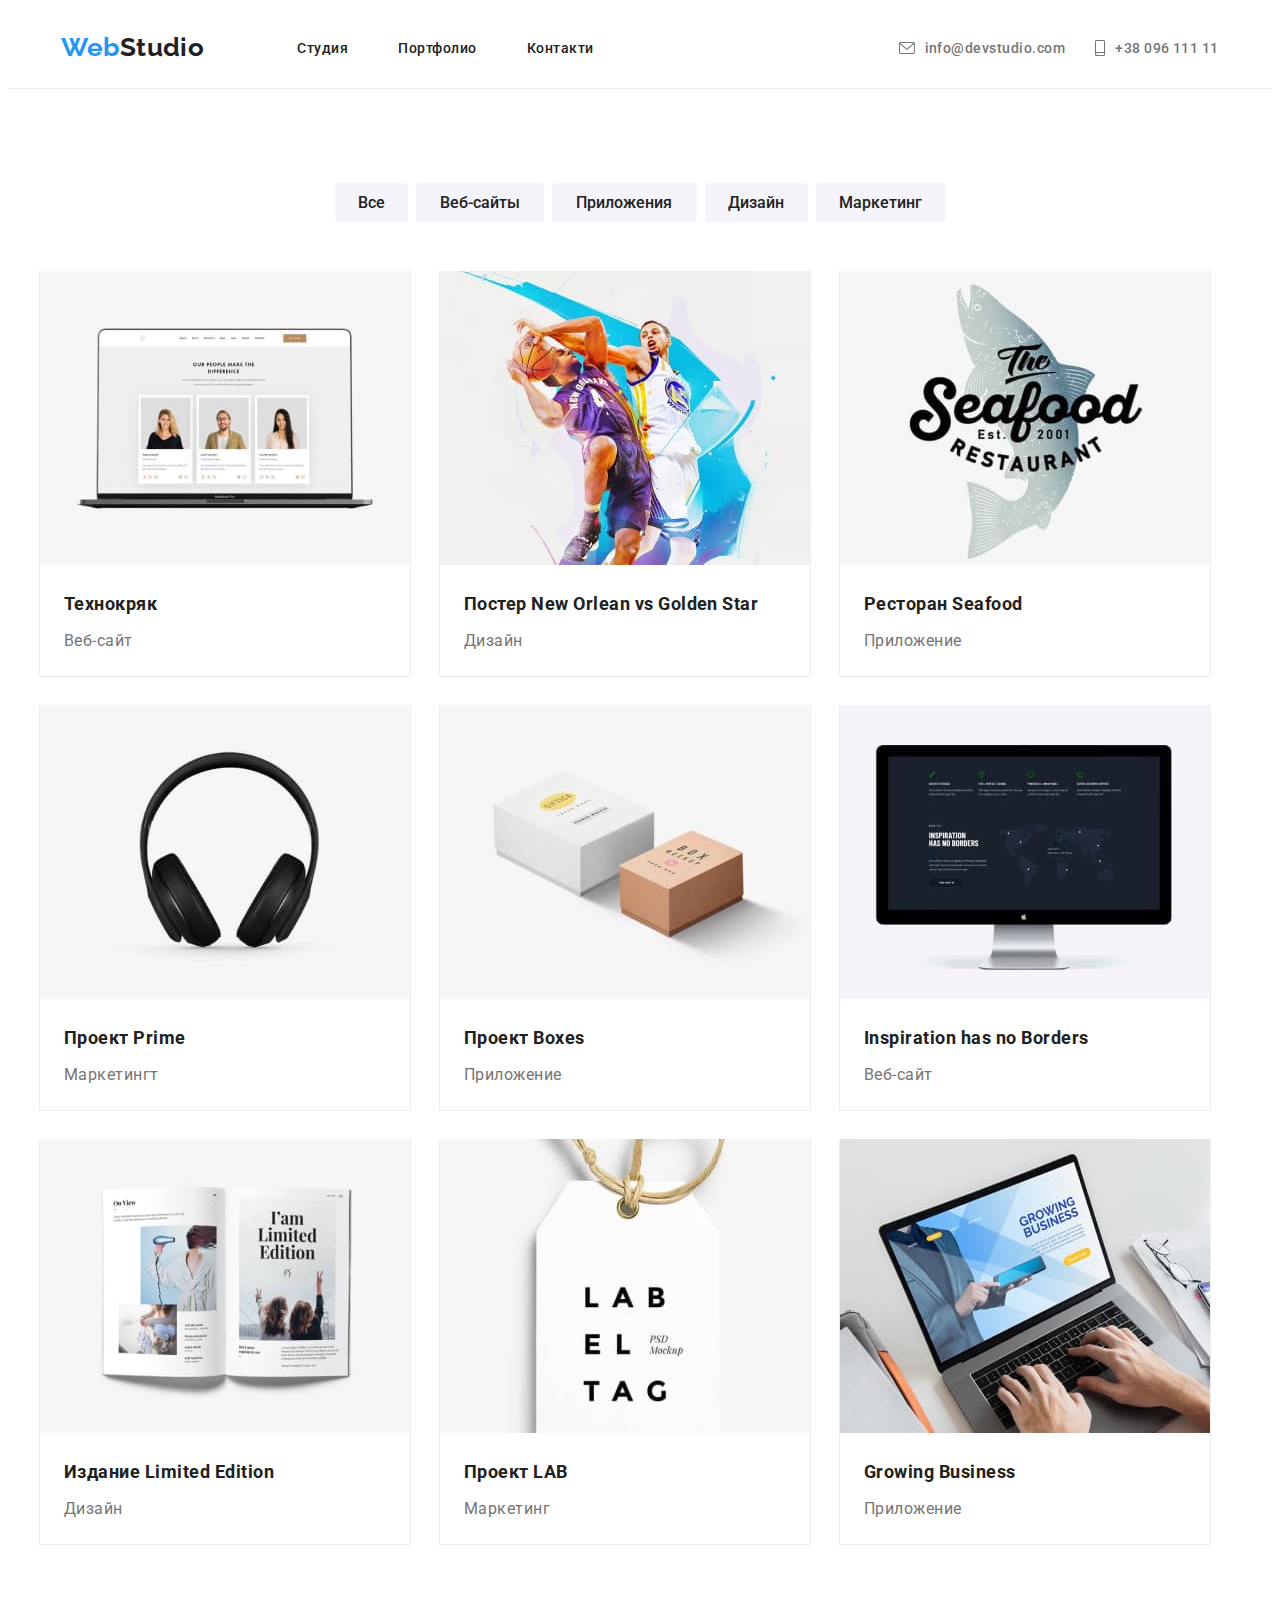
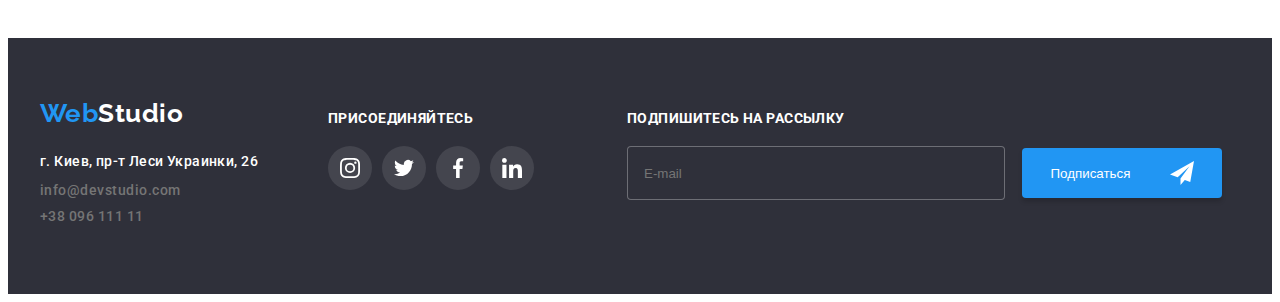
==== portfolio.html @ f7afeefa "Add files via upload" ====
<!DOCTYPE html>
<html lang="ru">
<head>
    <meta charset="UTF-8">
    <meta http-equiv="X-UA-Compatible" content="IE=edge">
    <meta name="viewport" content="width=device-width, initial-scale=1.0">
    <link rel="preconnect" href="https://fonts.googleapis.com">
    <link rel="preconnect" href="https://fonts.gstatic.com" crossorigin>
    <link href="https://fonts.googleapis.com/css2?family=Raleway:wght@700&family=Roboto:wght@400;500;700;900&display=swap"
        rel="stylesheet">
        <link rel="stylesheet" href="https://cdnjs.cloudflare.com/ajax/libs/modern-normalize/1.1.0/modern-normalize.min.css"
            integrity="sha512-wpPYUAdjBVSE4KJnH1VR1HeZfpl1ub8YT/NKx4PuQ5NmX2tKuGu6U/JRp5y+Y8XG2tV+wKQpNHVUX03MfMFn9Q=="
            crossorigin="anonymous" referrerpolicy="no-referrer" />
    <link rel="stylesheet" href="./css/style.css">
    <title>Portfolio</title>
</head>

<body>

<!-- шапка-->
  
<header class="header ">
    <section class=" navigation-section">
        <h2 class="not-see">Навігація</h2>
        <div class="container">
            <nav class=" navigation">
                <a href="./index.html " class="link link-logo logo-web">Web<span class="logo-header">Studio</span></a>
                <ul class="navigation-page">
                    <li class="navigation-item"> <a href="./index.html" class="link navigation-link">Студия </a> </li>
                    <li class="navigation-item"> <a href="./portfolio.html" class="link navigation-link"> Портфолио</a>
                    </li>
                    <li class="navigation-item"> <a href="#" class="link navigation-link">Контакти</a> </li>
                </ul>

                <ul class="mail-tel">
                    <li class="navigation-contacts">

                        <a href="mailto:ifo@devstudio.com" class="mail"><svg class="navigation-contacts-icon" width="16"
                                height="12">
                                <use href="images/social/icon.svg#icon-mail"></use>
                            </svg>info@devstudio.com</a>
                    </li>
                    <li class="navigation-contacts">

                        <a href="tel:+380961111" class="tel "><svg width="10" height="16"
                                class="navigation-contacts-icon">
                                <use href="images/social/icon.svg#icon-smartphone"></use>
                            </svg>+38 096 111 11</a>
                    </li>
                </ul>
            </nav>
        </div>
    </section>
</header>

<!---Main-->
<main class="line">

 <!---Види робіт-->

<section class="portfolio ">
    <div class="container portfolio-box">
     <h1 class="not-see">Портфоліо</h1>   
        <ul class="work-list">
            <li class="work-list-li all"><button type="button" class="work-list-button all">Все</button></li>
            <li class="work-list-li web-site"><button type="button" class="work-list-button web-site">Веб-сайты</button></li>
            <li class="work-list-li appendix"><button type="button" class="work-list-button appendix">Приложения</button></li>
            <li class="work-list-li design"><button type="button" class="work-list-button design">Дизайн</button></li>
            <li class="work-list-li marketing"><button type="button" class="work-list-button marketing">Маркетинг</button></li>
        </ul>

        <ul class="portfolio-galery">
            <li class="portfolio-galery-item">
                <div class="portfolio-overlay"> 
                    <img class="portfolio-img" src="./images/portfolio/website.jpg" alt="notebook" >
                        <div class="portfolio-overlay-text">
                            <p >
                               Технокряк это современная площадка распространения коронавируса. Компании используют эту платформу для цифрового
                               шпионажа и атак на защищённые сервера конкурентов.
                            </p>
                        </div>
                </div>  
                <h3 class="portfolio-work">Технокряк</h3>
                <p class="work-list-name">Веб-сайт</p>
            </li>
            <li class="portfolio-galery-item">
                <div class="portfolio-overlay">
                    <img class="portfolio-img" src="./images/portfolio/poster.jpg" alt="basketball">
                    <div class="portfolio-overlay-text">
                        <p>
                            Технокряк это современная площадка распространения коронавируса. Компании используют эту платформу для
                            цифрового
                            шпионажа и атак на защищённые сервера конкурентов.
                        </p>
                    </div>
                </div>
                
                <h3 class="portfolio-work">Постер New Orlean vs Golden Star</h3>
                <p class="work-list-name">Дизайн</p>
            </li>
            <li class="portfolio-galery-item">
                <div class="portfolio-overlay">
                    <img class="portfolio-img" src="./images/portfolio/restaurant.jpg" alt="restaurant">
                    <div class="portfolio-overlay-text">
                        <p>
                            Технокряк это современная площадка распространения коронавируса. Компании используют эту платформу для
                            цифрового
                            шпионажа и атак на защищённые сервера конкурентов.
                        </p>
                    </div>
                </div>
                
                <h3 class="portfolio-work">Ресторан Seafood</h3>
                <p class="work-list-name">Приложение</p>
            </li>
            <li class="portfolio-galery-item">
                <div class="portfolio-overlay">
                    <img class="portfolio-img" src="./images/portfolio/projectprime.jpg" alt="headphone">
                    <div class="portfolio-overlay-text">
                        <p>
                            Технокряк это современная площадка распространения коронавируса. Компании используют эту платформу для
                            цифрового
                            шпионажа и атак на защищённые сервера конкурентов.
                        </p>
                    </div>
                </div>
                
                <h3 class="portfolio-work">Проект Prime</h3>
                <p class="work-list-name">Маркетингт</p>
            </li>
            <li class="portfolio-galery-item">
                <div class="portfolio-overlay">
                    <img class="portfolio-img" src="./images/portfolio/projectboxes.jpg" alt="boxes">
                    <div class="portfolio-overlay-text">
                        <p>
                            Технокряк это современная площадка распространения коронавируса. Компании используют эту платформу для
                            цифрового
                            шпионажа и атак на защищённые сервера конкурентов.
                        </p>
                    </div>
                </div>
                
                <h3 class="portfolio-work">Проект Boxes</h3>
                <p class="work-list-name">Приложение</p>
            </li>
            <li class="portfolio-galery-item">
                <div class="portfolio-overlay">
                    <img class="portfolio-img" src="./images/portfolio/borders.jpg" alt="screen">
                    <div class="portfolio-overlay-text">
                        <p>
                            Технокряк это современная площадка распространения коронавируса. Компании используют эту платформу для
                            цифрового
                            шпионажа и атак на защищённые сервера конкурентов.
                        </p>
                    </div>
                </div>
                
                <h3 class="portfolio-work">Inspiration has no Borders</h3>
                <p class="work-list-name">Веб-сайт</p>
            </li>
            <li class="portfolio-galery-item">
                <div class="portfolio-overlay">
                    <img class="portfolio-img" src="./images/portfolio/edition.jpg" alt="magazine">
                    <div class="portfolio-overlay-text">
                        <p>
                            Технокряк это современная площадка распространения коронавируса. Компании используют эту платформу для
                            цифрового
                            шпионажа и атак на защищённые сервера конкурентов.
                        </p>
                    </div>
                </div>
                
                <h3 class="portfolio-work">Издание Limited Edition</h3>
                <p class="work-list-name">Дизайн</p>
            </li>
            <li class="portfolio-galery-item">
                <div class="portfolio-overlay">
                    <img class="portfolio-img" src="./images/portfolio/LAB.jpg" alt="lab">
                    <div class="portfolio-overlay-text">
                        <p>
                            Технокряк это современная площадка распространения коронавируса. Компании используют эту платформу для
                            цифрового
                            шпионажа и атак на защищённые сервера конкурентов.
                        </p>
                    </div>
                </div>
                
                <h3 class="portfolio-work">Проект LAB</h3>
                <p class="work-list-name">Маркетинг</p>
            </li>
            <li class="portfolio-galery-item">
                <div class="portfolio-overlay">
                    <img class="portfolio-img" src="./images/portfolio/busines.jpg" alt="work in notebook">
                    <div class="portfolio-overlay-text">
                        <p>
                            Технокряк это современная площадка распространения коронавируса. Компании используют эту платформу для
                            цифрового
                            шпионажа и атак на защищённые сервера конкурентов.
                        </p>
                    </div>
                </div>
                
                <h3 class="portfolio-work">Growing Business</h3>
                <p class="work-list-name">Приложение</p>
            </li>
        </ul>
    </div>    

</section>

</main>

<!---футер-->

<footer class="footer">
    <section class="section-footer">
        <div class="container footer-container">
            <div class="footer-container-left">

                <a href="./index.html " class="link link-logo logo-footer">Web<span
                        class="logo-footer">Studio</span></a>


                <address class="contact">
                    <ul>
                        <li class="adress-footer"> <a
                                href="https://www.google.com.ua/maps/place/%D0%B1%D1%83%D0%BB%D1%8C%D0%B2%D0%B0%D1%80+%D0%9B%D0%B5%D1%81%D1%96+%D0%A3%D0%BA%D1%80%D0%B0%D1%97%D0%BD%D0%BA%D0%B8,+26,+%D0%9A%D0%B8%D1%97%D0%B2,+02000/@50.4265841,30.5361971,17z/data=!3m1!4b1!4m5!3m4!1s0x40d4cf0e033ecbe9:0x57a4dffefec77da0!8m2!3d50.4265807!4d30.5383858"
                                class="link contact-link">г. Киев, пр-т Леси Украинки, 26 </a></li>
                        <li class="mail-footer"> <a href="mailto:ifo@devstudio.com" class="mail ">info@devstudio.com</a>
                        </li>
                        <li class="tel-footer"> <a href="tel:+380961111" class="tel ">+38 096 111 11</a> </li>

                    </ul>
                </address>
            </div>
            <div class="footer-container-right">
                <H3 class="title-footer"> присоединяйтесь</H3>
                <ul class="footer-social-list">
                    <li class="footer-social-item">
                        <a href="" class="footer-social-link">
                            <svg class="footer-social-icon" width="20" height="20">
                                <use href="./images/social/icon.svg#icon-instagram-2">
                                </use>
                            </svg>
                        </a>
                    </li>
                    <li class="footer-social-item">
                        <a href="" class="footer-social-link">
                            <svg class="footer-social-icon" width="20" height="20">
                                <use href="./images/social/icon.svg#icon-twitter-1">
                                </use>
                            </svg>
                        </a>
                    </li>
                    <li class="footer-social-item">
                        <a href="" class="footer-social-link">
                            <svg class="footer-social-icon" width="20" height="20">
                                <use href="./images/social/icon.svg#icon-facebook-1">
                                </use>
                            </svg>
                        </a>
                    </li>
                    <li class="footer-social-item">
                        <a href="" class="footer-social-link">
                            <svg class="footer-social-icon" width="20" height="20">
                                <use href="./images/social/icon.svg#icon-linkedin-1">
                                </use>
                            </svg>
                        </a>
                    </li>
                </ul>
            </div>
            <div class="footer-container-mail">
                <form>
                    <p class="fcm-title">Подпишитесь на рассылку</p>
                    <label>
                        <input class="fcm-input" type="email" name="email" placeholder="E-mail">
                    </label>

                    <button type="submit" class="footer-button">Подписаться
                        <svg width="24" height="24" class="footer-button-icon">
                            <use href="images/social/icon.svg#icon-icon-send"></use>
                        </svg>
                    </button>


                </form>

            </div>
        </div>


    </section>

</footer>
</body>
</html>
---- css/style.css ----
:root {
  --foooter-color: #2f303a;
  --background-color: #e5e5e5;
  --title-text-color: #212121;
  --p-color: #757575;
}
p,
h1,
h2,
h3,
h4,
h5,
h6 {
  margin: 0;
}
ul {
  margin: 0;
  padding: 0;
}
body {
  font-family: "Roboto", sans-serif;
  color: #212121;
  font-size: 16px;
  letter-spacing: 0.03em;
  background-color: #ffffff;
}
.container {
  width: 1200px;
  padding-left: 15px;
  padding-right: 15px;
  margin-left: auto;
  margin-right: auto;
}

li {
  list-style-type: none;
}
img {
  display: block;
}

.link,
.mail,
.tel {
  text-decoration: none;

  transition-property: color;
  transition-duration: 250ms;
  transition-timing-function: cubic-bezier(0.4, 0, 0.2, 1);
}

.link {
  position: relative;
}

.link.navigation-link:hover::after {
  opacity: 1;
}
.link.navigation-link::after {
  content: "";
  position: absolute;
  width: 100%;
  height: 4px;

  border: 2px solid;
  color: #2196f3;
  border-radius: 2px;
  opacity: 0;
  bottom: 0;
  left: 0;
}
.link-logo {
  font-family: "Raleway", sans-serif;
}
.logo-header {
  color: #212121;
}
.logo-footer {
  color: #ffffff;
}
.header {
  background-color: #ffffff;
  margin-left: auto;
  margin-right: auto;
}

.navigation-contacts {
  display: flex;
  align-items: center;
}

.navigation-contacts-icon {
  margin-right: 10px;
}

/*hover and focus, кнопок і ссилок*/

.link:hover,
.mail:hover,
.tel:hover,
.link:focus,
.mail:focus,
.tel:focus {
  color: #2196f3;
}
.navigation-contacts-icon {
  transition-property: fill;
  transition-duration: 250ms;
  transition-timing-function: cubic-bezier(0.4, 0, 0.2, 1);
}

.mail:hover .navigation-contacts-icon,
.tel:hover .navigation-contacts-icon {
  fill: #2196f3;
}

button {
  transition-property: color, background-color;
  transition-duration: 250ms;
  transition-timing-function: cubic-bezier(0.4, 0, 0.2, 1);
}
button:focus,
button:hover {
  color: #ffffff;
  background-color: #2196f3;
}

.order-a-service {
  background-color: #2196f3;
  color: #ffffff;
  font-size: 16px;
  box-shadow: 0px 4px 4px rgba(0, 0, 0, 0.15);
  border-radius: 4px;
  width: 200px;
  height: 50px;
  border: none;
  margin: auto;
  display: block;
  justify-content: center;
}

.portfolio {
  margin-top: 94px;
  margin-bottom: 94px;
  margin-left: auto;
  margin-right: auto;
}

.work-list {
  display: flex;
  justify-content: center;
}
.work-list-button {
  background: #f5f4fa;
  border-radius: 4px;
  border: none;
  padding: 6px 22px;
}
.work-list-li {
  margin-right: 8px;
  background-color: #f5f4fa;
  border-radius: 4px;

  transition-property: box-shadow;
  transition-duration: 250ms;
  transition-timing-function: cubic-bezier(0.4, 0, 0.2, 1);
}
.work-list-li:last-child {
  margin-right: 0;
}
.work-list-li:hover {
  box-shadow: 0px 3px 1px rgba(0, 0, 0, 0.1), 0px 1px 2px rgba(0, 0, 0, 0.08),
    0px 2px 2px rgba(0, 0, 0, 0.12);
}
.all {
  width: 73px;
}
.web-site {
  width: 128px;
}
.appendix {
  width: 145px;
}
.design {
  width: 103px;
}
.marketing {
  width: 130px;
}
.order-a-service,
.work-list-button {
  cursor: pointer;
  font-family: "Roboto", sans-serif;
}
/*шапка*/

.link-logo {
  font-weight: bold;
  font-size: 26px;
  line-height: 1.2;
  color: #2196f3;
}
.navigation {
  display: flex;
  align-items: center;
  justify-content: center;
  margin: auto;
}
.navigation-page {
  display: flex;
  justify-content: center;
  align-items: center;
}
.navigation-page:last-child {
  margin-right: 305px;
}
.navigation-item {
  margin-right: 50px;
}
.navigation-item:last-child {
  margin-right: 305px;
}
.navigation-link {
  display: block;
  padding-top: 32px;
  padding-bottom: 32px;
  font-weight: 500;
  font-size: 14px;
  line-height: 1.15;
  color: #212121;
}
.mail-tel {
  display: flex;
}
.mail-tel .navigation-contacts + .navigation-contacts {
  margin-left: 30px;
}
.logo-web {
  margin-right: 93px;
}
.mail,
.tel {
  display: flex;
  justify-items: center;
  align-items: center;
  font-weight: 500;
  font-size: 14px;
  line-height: 1.15;
  color: var(--p-color);
  fill: var(--p-color);
}
.contact-link {
  font-weight: 500;
  font-size: 14px;
  line-height: 24px;
  letter-spacing: 0.03em;
  color: #ffffff;
}

/*HERO*/

.hero {
  max-width: 1600px;
  padding-top: 200px;
  padding-bottom: 200px;
  margin-left: auto;
  margin-right: auto;
  margin-bottom: 94px;
  background-image: linear-gradient(
      rgba(47, 48, 58, 0.4),
      rgba(47, 48, 58, 0.4)
    ),
    url(../images/people-work.jpg);
  background-repeat: no-repeat;
  background-position: center;
  background-size: cover;
}

/*переваги*/
.not-see {
  display: none;
}
.advantages {
  margin-bottom: 94px;
}
.advantages-picture {
  display: block;
  display: flex;
}
.advantages-picture-item {
  margin-right: 30px;
  margin-bottom: 30px;
  background-color: #f5f4fa;
  border-radius: 4px;
}
.advantages-picture-item:last-child {
  margin-right: 0;
}
.advantages-picture-icon {
  padding: 25px 100px;
}
.advantages-list {
  display: flex;
  height: 101px;
}
.advantages-item {
  margin-right: 30px;
}
.advantages-item:last-child {
  margin-right: 0;
}
.advantages-title {
  font-weight: bold;
  font-size: 14px;
  line-height: 1.15;
  color: var(--title-text-color);
  margin-bottom: 10px;
  letter-spacing: 0.03em;
  text-transform: uppercase;
}

.advantages-text {
  font-weight: normal;
  font-size: 14px;
  line-height: 1.7;
  color: var(--p-color);
  width: 270px;
}
.advantages,
.our-work {
  background-color: #ffff;
}
.our-work-list {
  display: flex;
  justify-content: center;
}
.our-work-item {
  margin-right: 30px;
  position: relative;
}
.our-work-item:last-child {
  margin-right: 0;
}
.our-team-list {
  display: flex;
  justify-content: center;
}

.our-team-item {
  margin-right: 30px;
  justify-content: center;
  box-shadow: 0px 1px 3px rgba(0, 0, 0, 0.12), 0px 1px 1px rgba(0, 0, 0, 0.14),
    0px 2px 1px rgba(0, 0, 0, 0.2);
  border-radius: 0px 0px 4px 4px;
  background-color: #ffffff;
}
.our-team-item:last-child {
  margin-right: 0;
}
.our-team-img {
  width: 270px;
  margin-bottom: 30px;
}
.our-team-title {
  margin-bottom: 10px;
  text-align: center;
}
.our-team-position {
  text-align: center;
}
.our-work-box-foto-name {
  position: absolute;
  bottom: 0;

  width: 100%;
}
.our-work-foto-name {
  width: 100%;
  font-weight: bold;
  font-size: 14px;
  line-height: 16px;
  text-align: center;
  letter-spacing: 0.03em;
  text-transform: uppercase;
  color: #ffffff;

  background-color: rgba(47, 48, 58, 0.8);
  padding-top: 25px;
  padding-bottom: 25px;
}
.home-title {
  font-weight: bold;
  font-size: 44px;
  line-height: 1.36;
  color: #ffffff;
  display: flex;
  justify-content: center;
  text-align: center;
  margin-bottom: 30px;
  text-transform: uppercase;
}
.title {
  margin-bottom: 50px;
  font-size: 36px;
  line-height: 42px;
  text-align: center;
  letter-spacing: 0.03em;
}
.our-work-title {
  font-size: 36px;
  line-height: 42px;
  text-align: center;
  letter-spacing: 0.03em;
}

.our-work {
  margin-left: auto;
  margin-right: auto;
  margin-bottom: 94px;
}

/* Наша команда*/
.our-team {
  margin-left: auto;
  margin-right: auto;
  background-color: rgba(245, 244, 250, 1);
  padding-top: 94px;
  padding-bottom: 94px;
  margin-bottom: 94px;
}
.our-team-tit {
  font-size: 36px;
  line-height: 42px;
  text-align: center;
  letter-spacing: 0.03em;
}
.our-team-title {
  font-weight: 500;
  font-size: 16px;
  line-height: 1.19;
  color: var(--title-text-color);
}
.our-team-position {
  font-weight: normal;
  font-size: 16px;
  line-height: 1.19;
  color: var(--p-color);
  margin-bottom: 16px;
}
.our-team-social-list {
  display: flex;
  justify-content: center;
  margin-bottom: 30px;
  padding-right: 30px;
  padding-left: 32px;
}
.our-team-social-item {
  margin-right: 10px;
}
.our-team-social-item:last-child {
  margin-right: 0;
}
.our-team-social-link {
  width: 44px;
  height: 44px;
  display: block;
  border-radius: 50%;
  display: flex;
  justify-content: center;
  align-items: center;

  transition-property: background-color;
  transition-duration: 250ms;
  transition-timing-function: cubic-bezier(0.4, 0, 0.2, 1);
}
.our-team-social-icon {
  fill: #afb1b8;

  transition-property: fill;
  transition-duration: 250ms;
  transition-timing-function: cubic-bezier(0.4, 0, 0.2, 1);
}

.our-team-social-link:hover {
  background-color: #2196f3;
}

.our-team-social-link:hover .our-team-social-icon {
  fill: #ffffff;
}
.client {
  margin-bottom: 94px;
}
.client-list {
  display: flex;
  justify-content: center;
  align-items: center;
}
.client-item {
  margin-right: 30px;
}
.client-item:last-child {
  margin-right: 0;
}
.client-item-link {
  border: 1px solid #afb1b8;
  border-radius: 4px;
  width: 170px;
  height: 92px;
  justify-content: center;
  align-items: center;
  display: flex;
  fill: var(--p-color);

  transition-property: fill, border, border-radius;
  transition-duration: 250ms;
  transition-timing-function: cubic-bezier(0.4, 0, 0.2, 1);
}
.client-item-link:hover {
  fill: #2196f3;
  border: 1px solid #2196f3;
  box-sizing: border-box;
  border-radius: 4px;
}
.client-item-link:hover .client-icon {
  fill: #2196f3;
}
.client-icon {
  fill: #afb1b8;

  transition-property: fill;
  transition-duration: 250ms;
  transition-timing-function: cubic-bezier(0.4, 0, 0.2, 1);
}

/* Портфоліо*/
.line {
  border-top: 1px solid #ececec;
}

.work-list-button {
  font-weight: 500;
  font-size: 16px;
  line-height: 1.7;
  color: #212121;
}
.portfolio-work {
  font-weight: bold;
  font-size: 18px;
  line-height: 2;
  color: var(--title-text-color);
}
.work-list {
  margin-bottom: 50px;
}
.work-list-name {
  font-weight: normal;
  font-size: 16px;
  line-height: 1.875;
  color: var(--p-color);
  width: 322px;
  margin-left: 24px;
  margin-right: 24px;
  margin-bottom: 20px;

  letter-spacing: 0.03em;
}
.portfolio-galery {
  display: flex;
  flex-wrap: wrap;
}
.portfolio-galery-item {
  cursor: pointer;
  background: #ffffff;
  outline: 1px solid #eeeeee;

  transition-property: box-shadow;
  transition-duration: 250ms;
  transition-timing-function: cubic-bezier(0.4, 0, 0.2, 1);
}
.portfolio-galery-item:hover {
  box-shadow: 0px 1px 1px rgba(0, 0, 0, 0.12), 0px 4px 4px rgba(0, 0, 0, 0.06),
    1px 4px 6px rgba(0, 0, 0, 0.16);
}

.portfolio-galery-item:not(:nth-child(3n)) {
  margin-right: 30px;
}
.portfolio-galery-item:not(:nth-last-child(-n + 3)) {
  margin-bottom: 30px;
}

.portfolio-overlay {
  position: relative;
  display: flex;

  overflow: hidden;

  margin-bottom: 20px;
  top: -1px;
}
.portfolio-overlay-text {
  font-weight: normal;
  font-size: 18px;
  line-height: 28px;
  letter-spacing: 0.03em;
  color: #ffffff;

  padding: 63px 24px;

  position: absolute;
  top: 0;
  left: 0;
  width: 100%;
  height: 100%;
  background-color: rgba(33, 150, 243, 0.9);

  transform: translateY(100%);
  transition-duration: 250ms;
  transition-timing-function: cubic-bezier(0.4, 0, 0.2, 1);
}
.portfolio-galery-item:hover .portfolio-overlay-text {
  transform: translate(0%);
}

.portfolio-work {
  margin-bottom: 4px;
  width: 322px;
  margin-right: 24px;
  margin-left: 24px;
}
/*PIDVAL*/
.title-footer {
  font-size: 14px;
  line-height: 16px;
  letter-spacing: 0.03em;
  text-transform: uppercase;
  color: #ffffff;
  margin-bottom: 20px;
}
.contact {
  font-style: normal;
}
.footer-container-left {
  margin-right: 70px;
  margin-top: 60px;
  margin-bottom: 60px;
}
.footer-container-right {
  width: 206px;
  margin-right: 93px;
  margin-top: 72px;
  margin-bottom: 100px;
}
.footer-container-mail {
  margin-top: 72px;
  margin-bottom: 94px;
}

.footer {
  background-color: var(--foooter-color);
  margin-left: auto;
  margin-right: auto;
}
.footer-social-list {
  display: flex;
}
.footer-social-item {
  margin-right: 10px;
}
.footer-social-link {
  display: flex;
  justify-content: center;
  align-items: center;
  width: 44px;
  height: 44px;
  border-radius: 50%;
  background-color: rgba(255, 255, 255, 0.1);

  transition-property: background-color;
  transition-duration: 250ms;
  transition-timing-function: cubic-bezier(0.4, 0, 0.2, 1);
}
.footer-social-link:hover {
  background-color: #2196f3;
}
.footer-social-icon {
  fill: #ffffff;
}

.footer-container {
  display: flex;
}

.adress-footer {
  margin-top: 20px;
}
.adress-footer,
.mail-footer {
  margin-bottom: 9px;
}
.fcm-title {
  font-weight: bold;
  font-size: 14px;
  line-height: 16px;
  letter-spacing: 0.03em;
  text-transform: uppercase;
  color: #ffffff;

  margin-bottom: 20px;
}
.fcm-input {
  margin-right: 12px;
  padding-left: 16px;
  width: 358px;
  height: 50px;
  color: #fff;
  background-color: #2f303a;

  border: 1px solid rgba(255, 255, 255, 0.3);
  border-radius: 4px;
}

.footer-button {
  cursor: pointer;
  text-align: start;
  padding-left: 29px;
  position: relative;
  width: 200px;
  height: 50px;
  background: #2196f3;
  color: #ffffff;
  box-shadow: 0px 4px 4px rgb(0 0 0 / 15%);
  border-radius: 4px;
  border: none;
}
.footer-button-icon {
  position: absolute;
  top: 13px;
  right: 28px;
}
form textarea {
  resize: none;
}
/*MODAL*/

.backdrop {
  position: fixed;
  top: 0;
  left: 0;

  width: 100%;
  height: 100%;

  background-color: rgba(0, 0, 0, 0.2);
}
.backdrop.is-hidden {
  opacity: 0;
  pointer-events: none;
  visibility: hidden;
}

.modal {
  position: absolute;
  top: 50%;
  left: 50%;
  transform: translate(-50%, -50%);

  width: 528px;
  height: 581px;

  background-color: #fff;
}
.modal-close {
  position: absolute;
  right: 8px;
  top: 8px;
}
.modal-close-button {
  width: 30px;
  height: 30px;
  border: 1px solid rgba(0, 0, 0, 0.1);
  border-radius: 50%;
  background-color: #fff;
}
.modal-close-button {
  cursor: pointer;
}
.modal-close-button:hover,
.modal-close-button:focus {
  background-color: #fff;
}

.modal-close-button:hover .modal-close-icon,
.modal-close-button:focus .modal-close-icon {
  fill: #2196f3;
}

.modal-form {
  width: 100%;
  display: inline-grid;
  justify-content: center;
  padding: 40px;
}
.modal-form-title {
  font-weight: bold;
  font-size: 20px;
  line-height: 23px;
  text-align: center;
  letter-spacing: 0.03em;

  color: #212121;
  margin-bottom: 12px;
}

.modal-form textarea {
  width: 448px;
  height: 120px;
  padding-top: 12px;
  padding-left: 16px;

  border: 1px solid rgba(33, 33, 33, 0.2);
  border-radius: 4px;
}
.modal-form textarea:hover,
.modal-form textarea:focus {
  cursor: pointer;
  outline: 1px solid rgba(33, 150, 243, 1);
}
.form-input {
  width: 448px;
  height: 40px;

  border: 1px solid rgba(33, 33, 33, 0.2);
  border-radius: 4px;
  padding-left: 42px;
}
.form-input:focus,
.form-input:hover {
  cursor: pointer;
  outline: 1px solid rgba(33, 150, 243, 1);
  fill: #2196f3;
}
.form-input:focus + .form-field-icon,
.form-input:hover + .form-field-icon {
  fill: #2196f3;
}
.modal-form div {
  justify-self: center;
}
.modal-form button {
  cursor: pointer;
  width: 200px;
  height: 50px;

  color: #ffffff;
  background: #2196f3;
  border: none;
  box-shadow: 0px 4px 4px rgba(0, 0, 0, 0.15);
  border-radius: 4px;
}
.form-field {
  position: relative;
  margin-bottom: 10px;
}
.form-field-coments {
  margin-bottom: 25px;
}
.form-field > label {
  font-weight: normal;
  font-size: 12px;
  line-height: 14px;
  letter-spacing: 0.01em;
  color: #757575;
  margin-bottom: 4px;
}
.form-field-icon {
  position: absolute;
  left: 15px;
  top: 54%;
}
label > a {
  color: #2196f3;
}
.form-checkbox {
  font-weight: normal;
  font-size: 14px;
  line-height: 24px;
  letter-spacing: 0.03em;
  color: #757575;
  margin-bottom: 30px;
}
.form-checkbox-label {
  display: flex;
  align-items: center;
}
.checkbox {
  visibility: hidden;
  position: absolute;
}
.checkbox-icon {
  display: inline-block;
  width: 16px;
  height: 15px;
  border: 2px solid #212121;
  margin-right: 8.38px;
  border-radius: 4px;
}

.checkbox:checked + .checkbox-icon {
  background-size: contain;
  background-image: url("../images/social/icon-check.svg");
  width: 16px;
  height: 15px;
  background-origin: border-box;
  border: none;
}
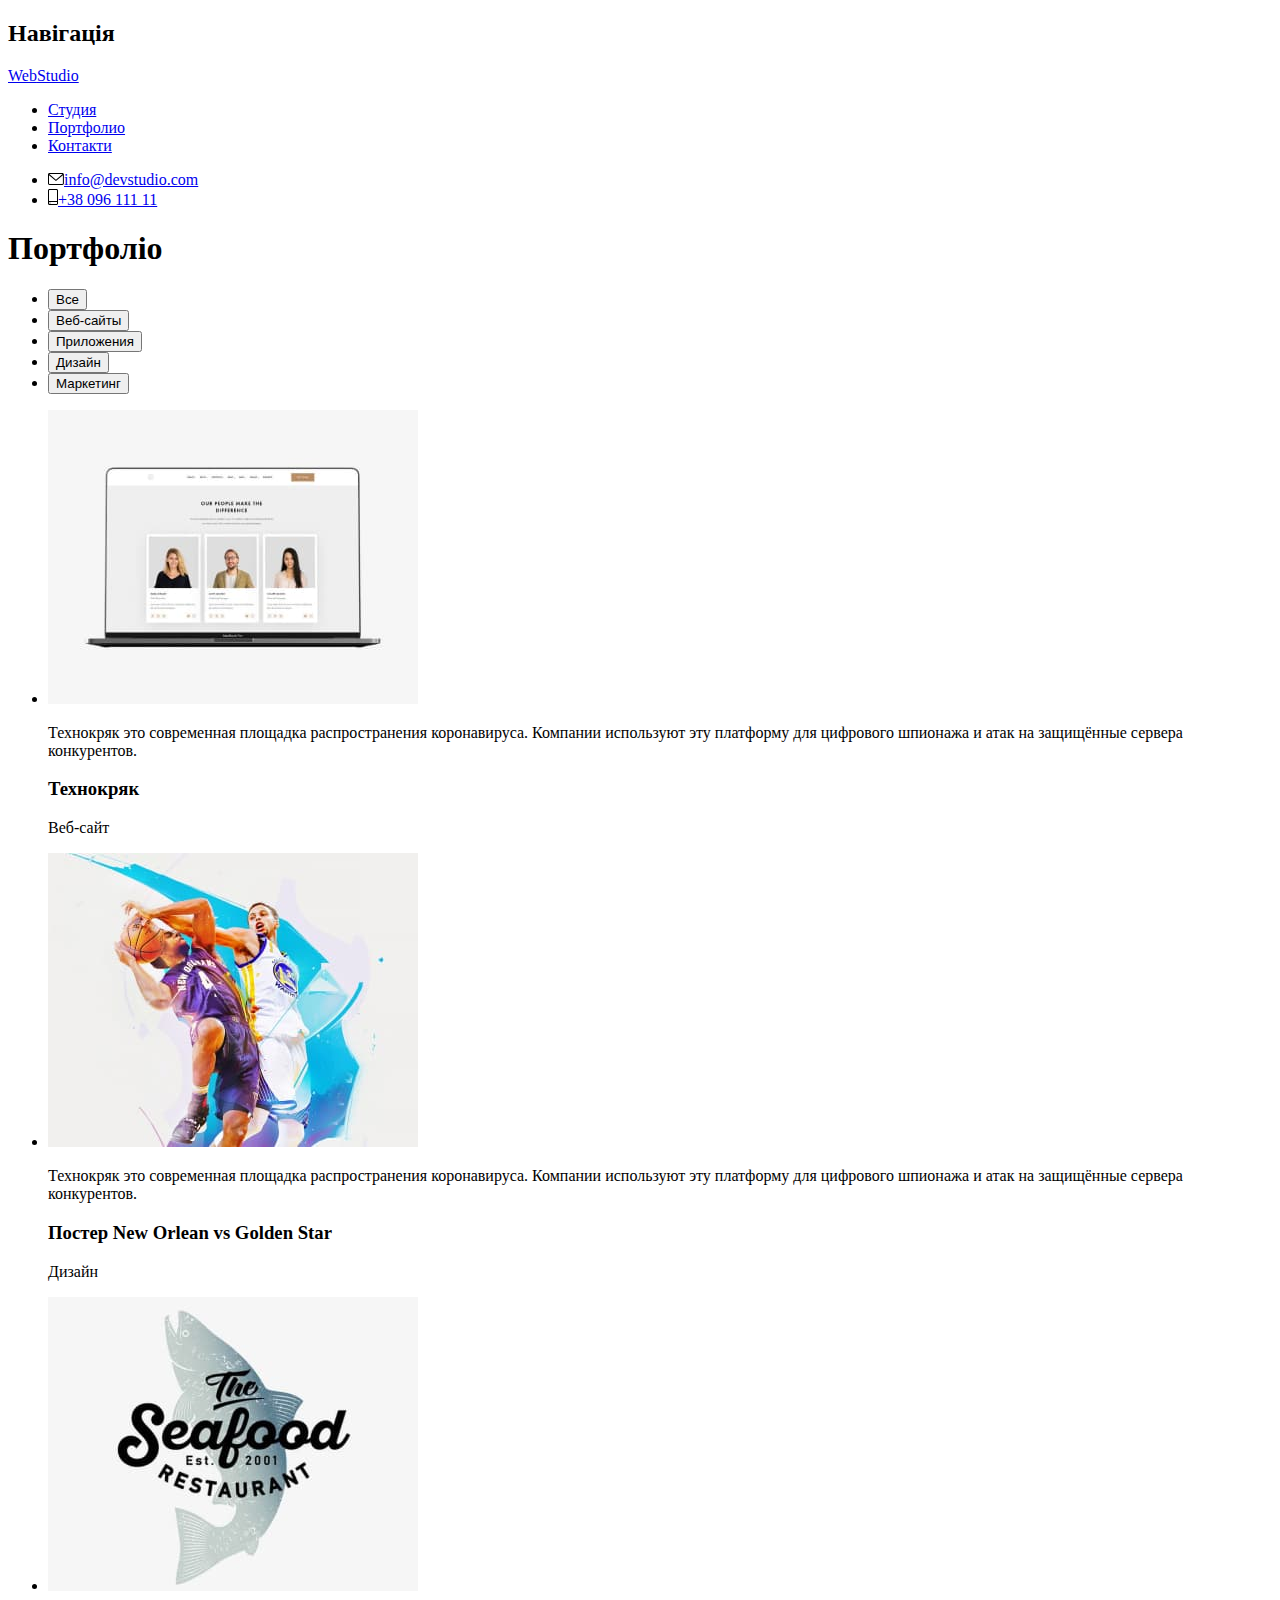
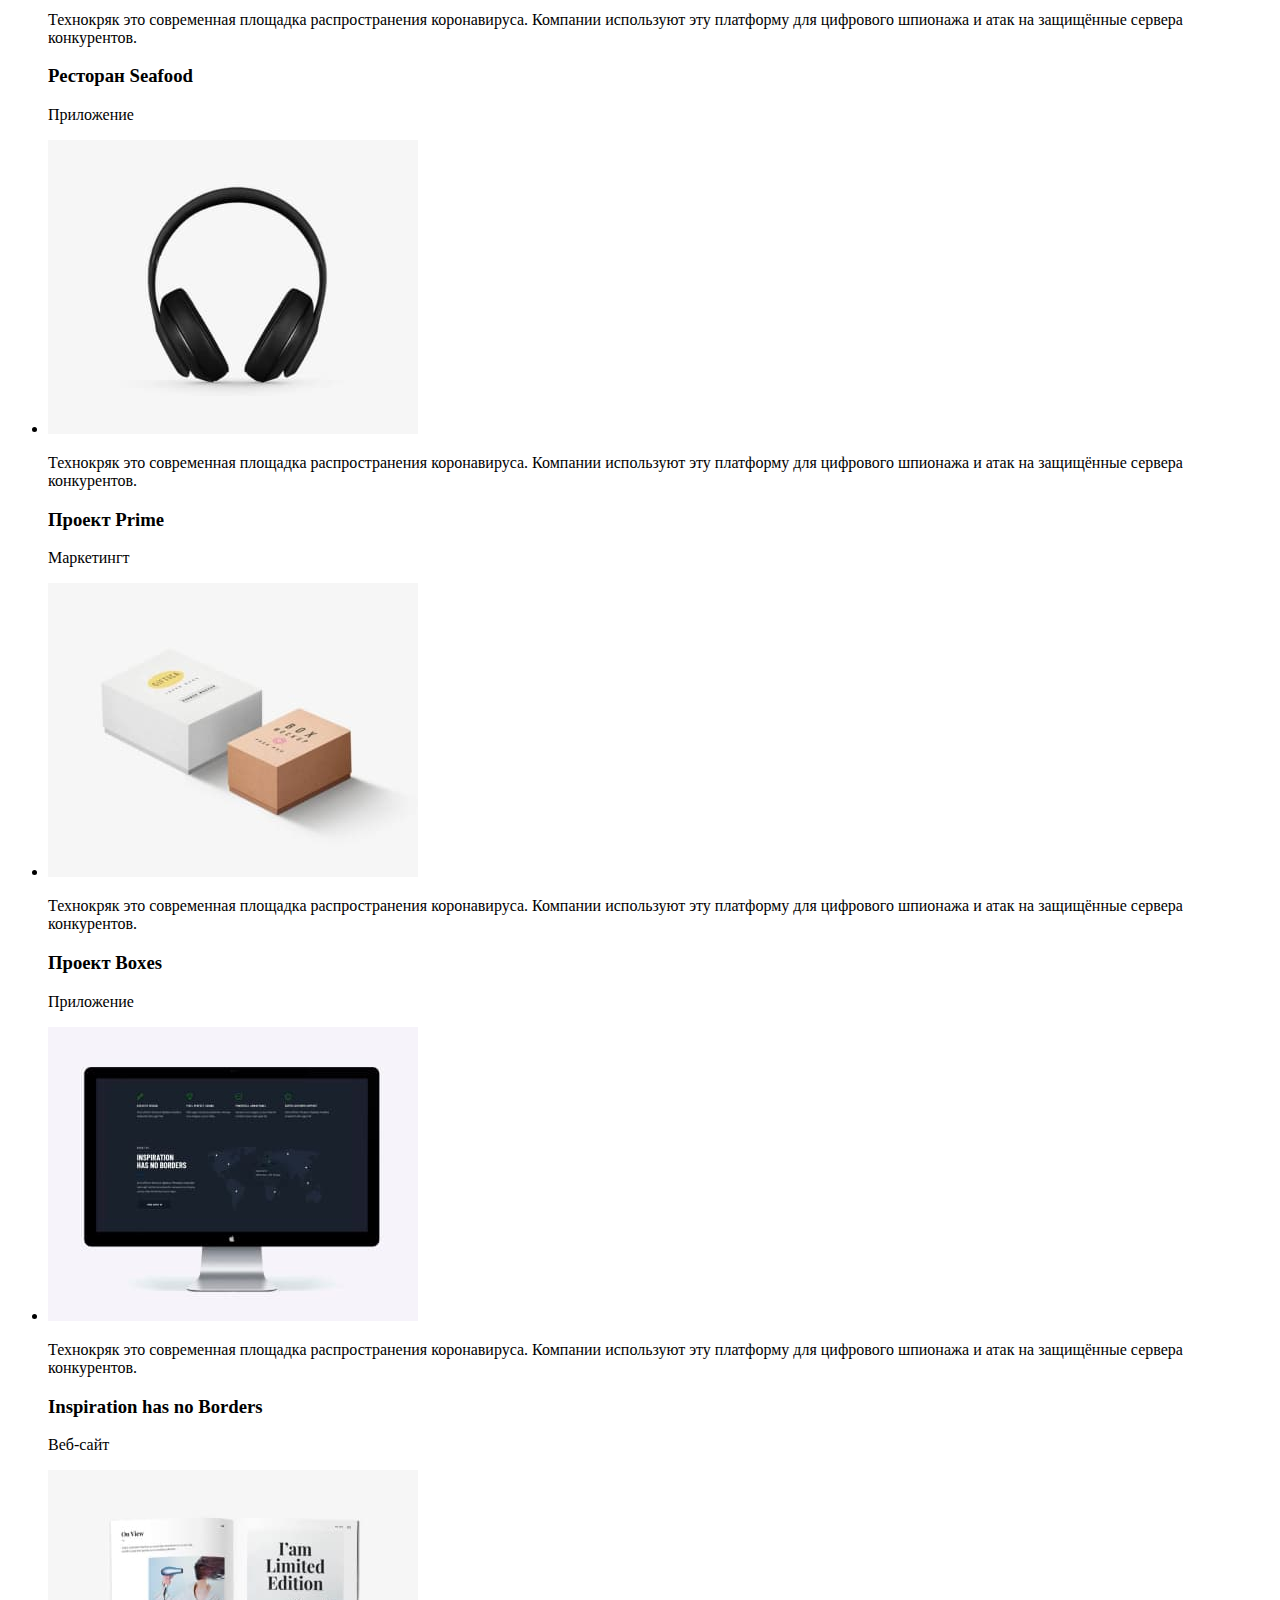
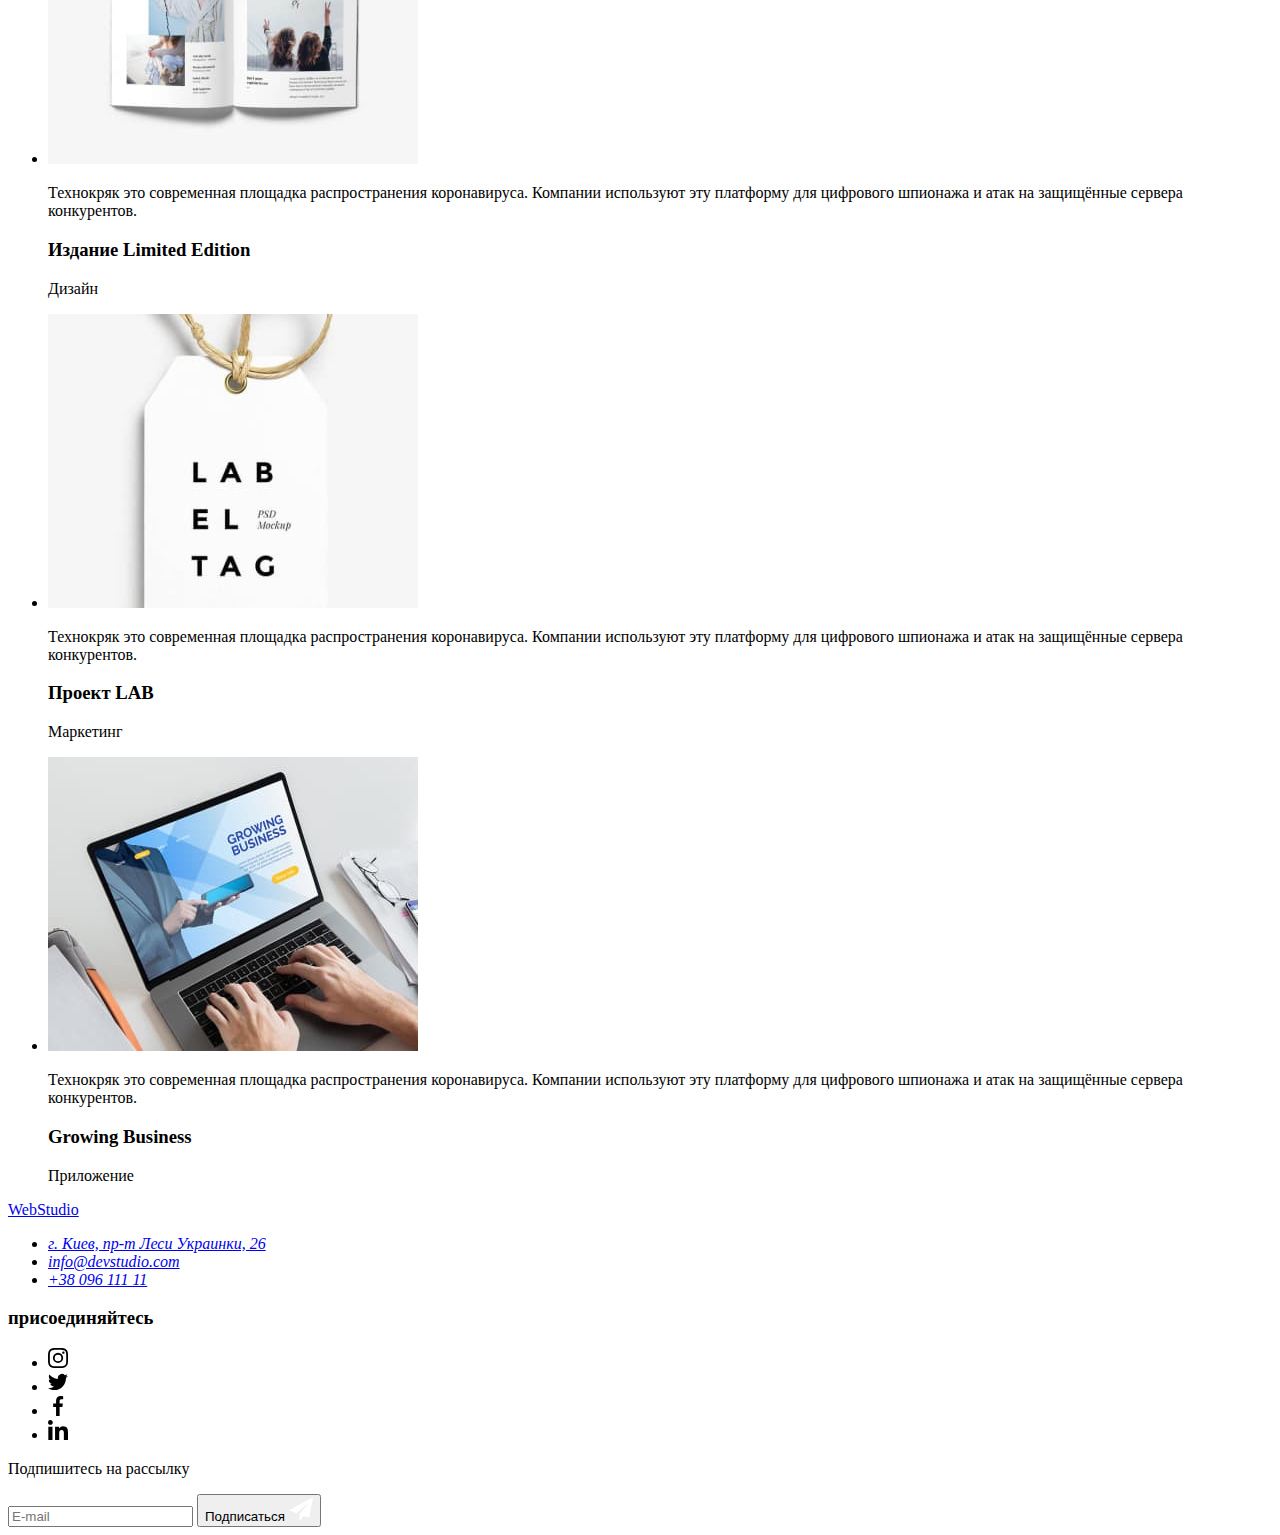
==== commit 51c2df51: "Update portfolio.html" ====
--- a/portfolio.html
+++ b/portfolio.html
@@ -11,7 +11,7 @@
         <link rel="stylesheet" href="https://cdnjs.cloudflare.com/ajax/libs/modern-normalize/1.1.0/modern-normalize.min.css"
             integrity="sha512-wpPYUAdjBVSE4KJnH1VR1HeZfpl1ub8YT/NKx4PuQ5NmX2tKuGu6U/JRp5y+Y8XG2tV+wKQpNHVUX03MfMFn9Q=="
             crossorigin="anonymous" referrerpolicy="no-referrer" />
-    <link rel="stylesheet" href="./css/style.css">
+    <link rel="stylesheet" href="./css/main.min.css">
     <title>Portfolio</title>
 </head>
 
--- a/css/main.min.css
+++ b/css/main.min.css
@@ -0,0 +1 @@
+/* No CSS *//*# sourceMappingURL=main.min.css.map */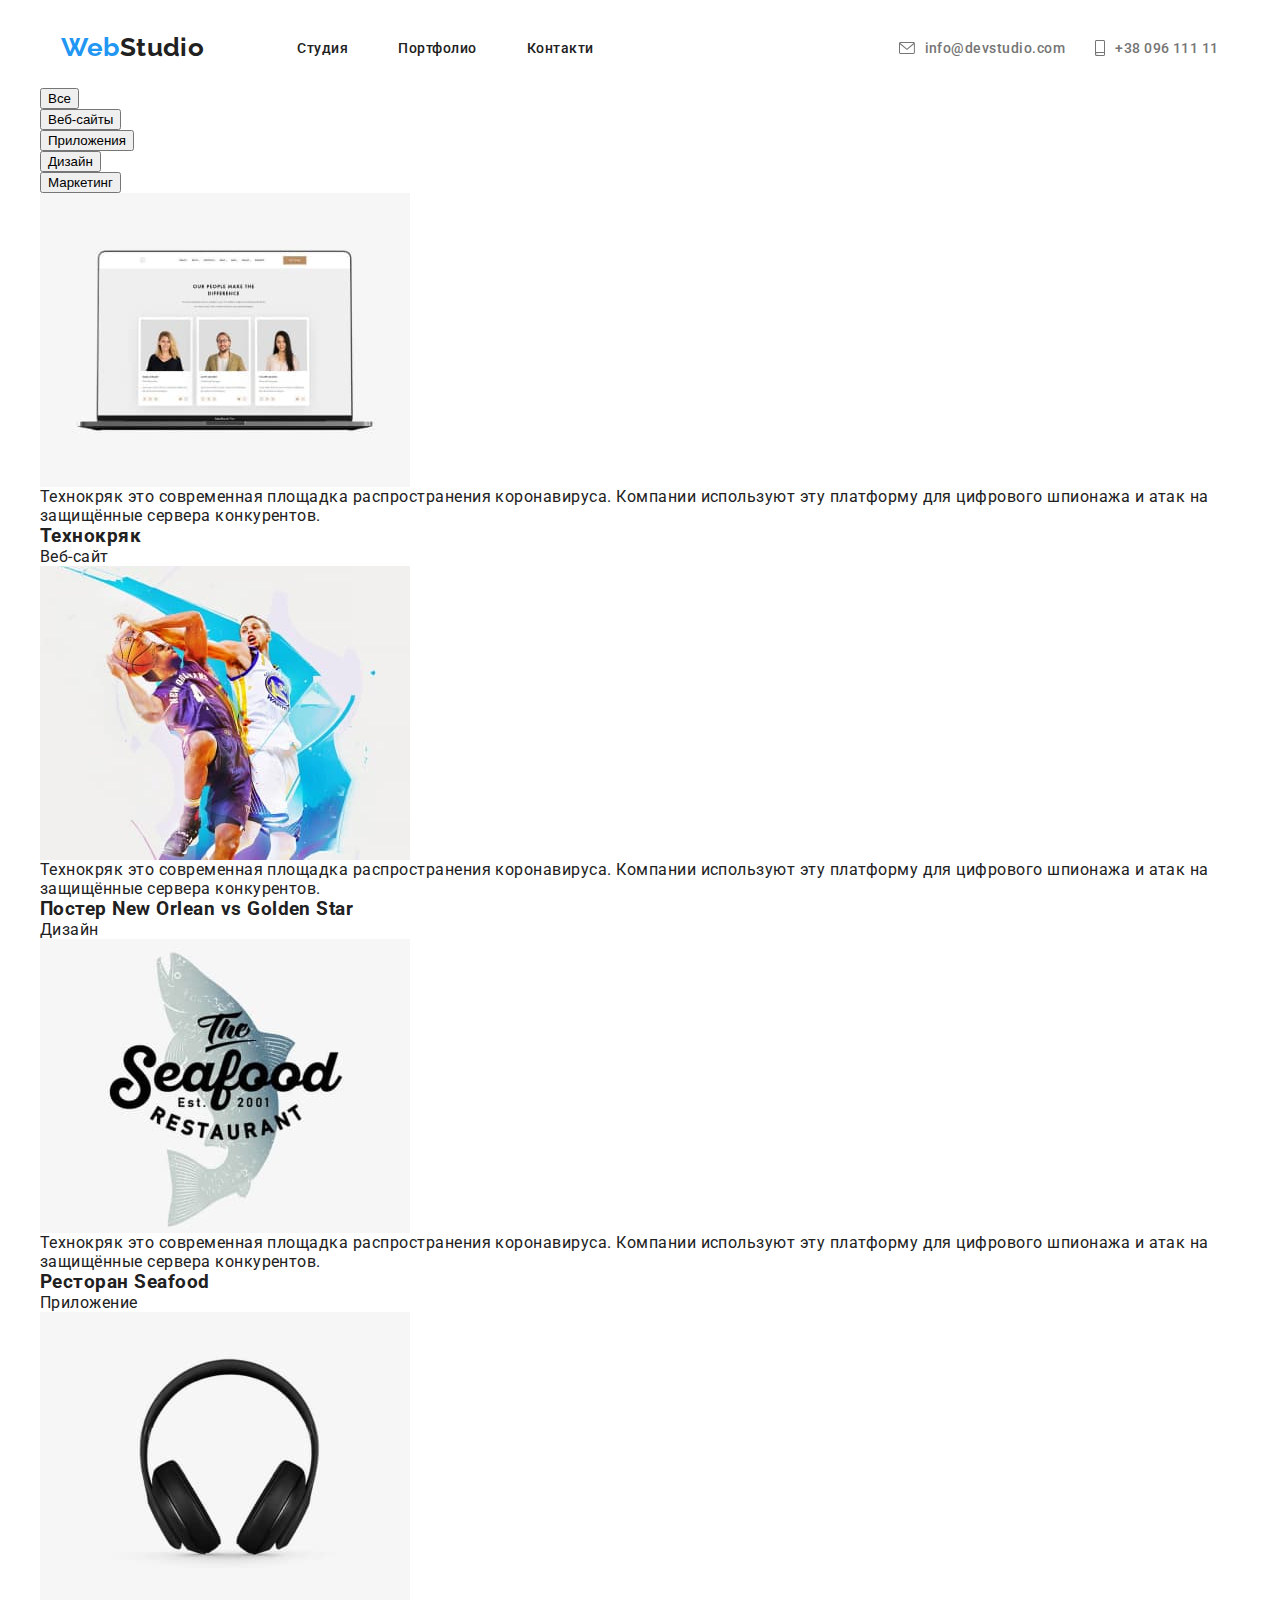
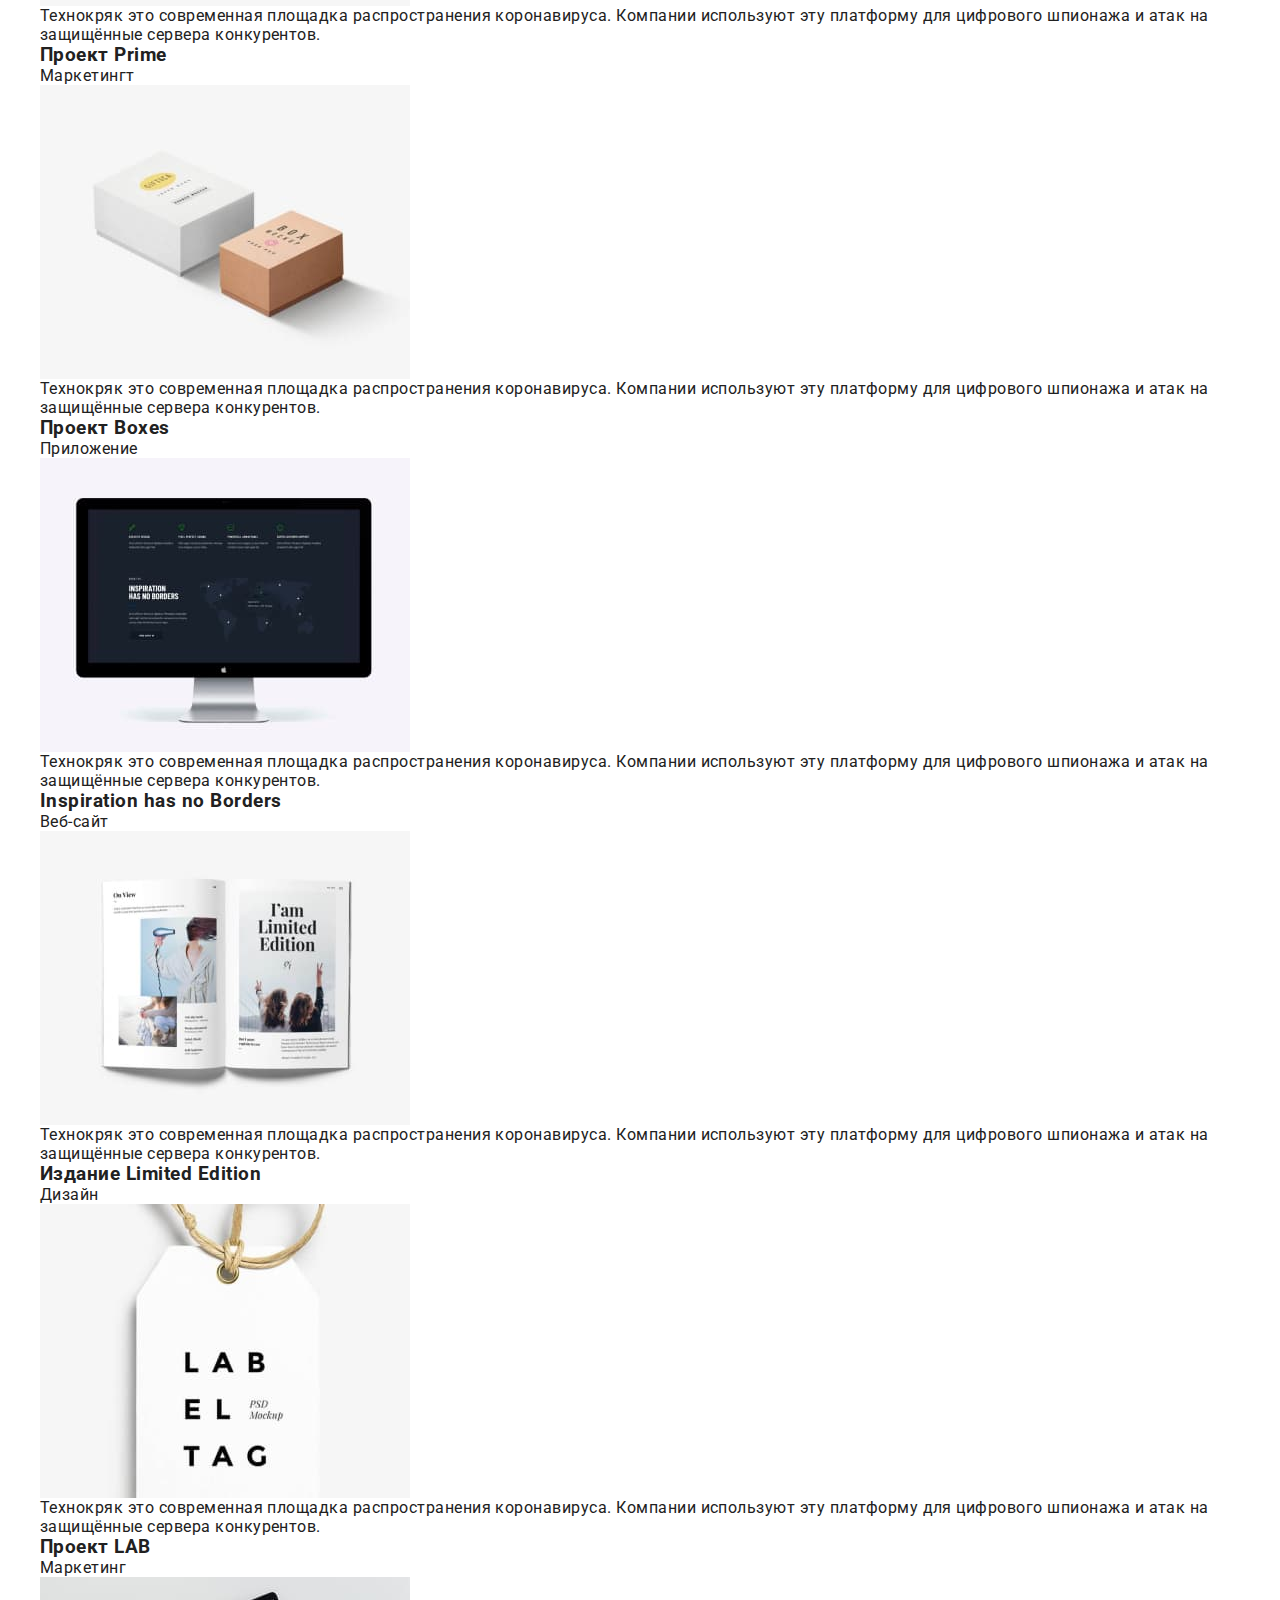
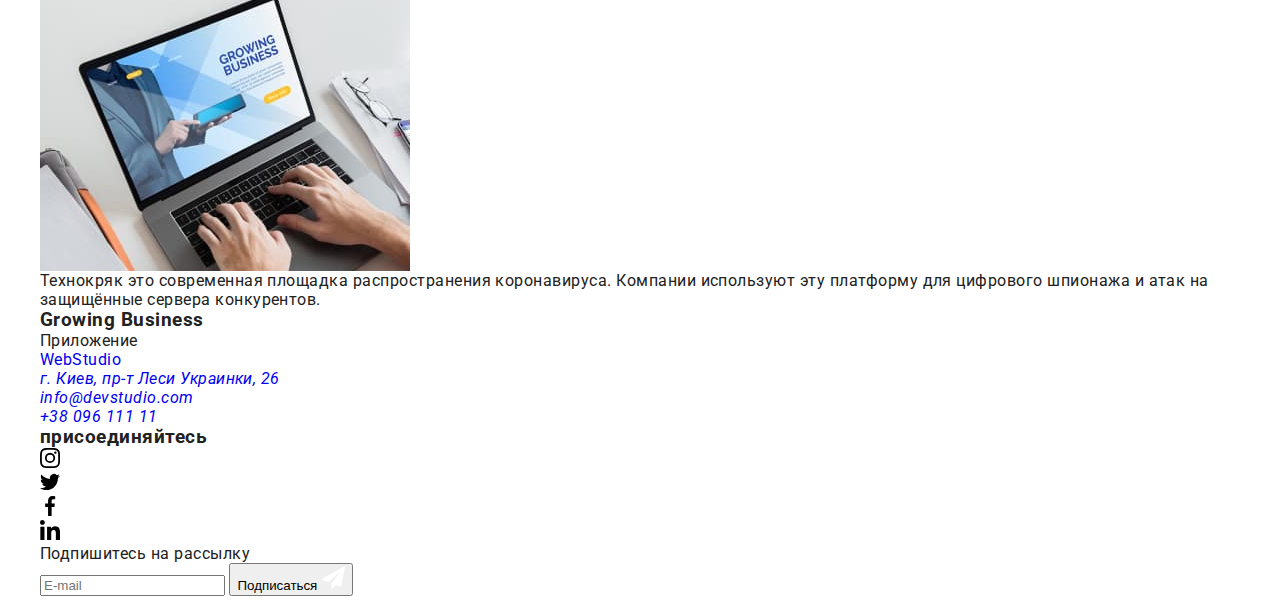
==== commit d1a64922: "Update portfolio.html" ====
--- a/portfolio.html
+++ b/portfolio.html
@@ -19,33 +19,39 @@
 
 <!-- шапка-->
   
-<header class="header ">
-    <section class=" navigation-section">
+<header class="header">
+    <section>
         <h2 class="not-see">Навігація</h2>
         <div class="container">
             <nav class=" navigation">
-                <a href="./index.html " class="link link-logo logo-web">Web<span class="logo-header">Studio</span></a>
-                <ul class="navigation-page">
-                    <li class="navigation-item"> <a href="./index.html" class="link navigation-link">Студия </a> </li>
-                    <li class="navigation-item"> <a href="./portfolio.html" class="link navigation-link"> Портфолио</a>
-                    </li>
-                    <li class="navigation-item"> <a href="#" class="link navigation-link">Контакти</a> </li>
+                <a href="./index.html " class="navigation__logo">Web<span class="logo__part">Studio</span></a>
+                <ul class="navigation__list">
+                    <li class="navigation__item">
+                        <a href="./index.html" class="navigation__link">Студия </a>
+                    </li>
+                    <li class="navigation__item">
+                        <a href="./portfolio.html" class="navigation__link"> Портфолио</a>
+                    </li>
+                    <li class="navigation__item">
+                        <a href="#" class="navigation__link">Контакти</a>
+                    </li>
                 </ul>
 
-                <ul class="mail-tel">
-                    <li class="navigation-contacts">
-
-                        <a href="mailto:ifo@devstudio.com" class="mail"><svg class="navigation-contacts-icon" width="16"
-                                height="12">
+                <ul class="contacts">
+                    <li class="contacts__item">
+
+                        <a href="mailto:ifo@devstudio.com" class="contacts__link">
+                            <svg class="contacts__icon" width="16" height="12">
                                 <use href="images/social/icon.svg#icon-mail"></use>
                             </svg>info@devstudio.com</a>
                     </li>
-                    <li class="navigation-contacts">
-
-                        <a href="tel:+380961111" class="tel "><svg width="10" height="16"
-                                class="navigation-contacts-icon">
+                    <li class="contacts__item">
+
+                        <a href="tel:+380961111" class="contacts__link">
+                            <svg width="10" height="16" class="contacts__icon">
                                 <use href="images/social/icon.svg#icon-smartphone"></use>
-                            </svg>+38 096 111 11</a>
+                            </svg>+38 096 111 11
+                        </a>
                     </li>
                 </ul>
             </nav>
--- a/css/main.min.css
+++ b/css/main.min.css
@@ -1 +1,2 @@
-/* No CSS *//*# sourceMappingURL=main.min.css.map */+:root{--foooter-color: #2f303a;--background-color: #e5e5e5;--title-text-color: #212121;--p-color: #757575}li{list-style-type:none}p,h1,h2,h3,h4,h5,h6{margin:0}ul{margin:0;padding:0}img{display:block}a{text-decoration:none}button{cursor:pointer}.container{width:1200px;padding-left:15px;padding-right:15px;margin-left:auto;margin-right:auto}.not-see{display:none}body{font-family:"Roboto", sans-serif;color:#212121;font-size:16px;letter-spacing:0.03em;background-color:#ffffff}.header{background-color:#ffffff;margin-left:auto;margin-right:auto}.navigation{display:flex;align-items:center;justify-content:center;margin:auto}.navigation__logo{font-family:"Raleway", sans-serif;font-weight:bold;font-size:26px;line-height:1.2;color:#2196f3;margin-right:93px}.logo__part{color:#212121}.navigation__list{display:flex;justify-content:center;align-items:center}.navigation__item{margin-right:50px}.navigation__item:last-child{margin-right:305px}.navigation__link{position:relative;display:block;padding-top:32px;padding-bottom:32px;font-weight:500;font-size:14px;line-height:1.15;color:#212121}.navigation__link:hover{color:#2196f3}.navigation__link:hover::after{opacity:1}.navigation__link::after{content:"";position:absolute;width:100%;height:4px;border:2px solid;color:#2196f3;border-radius:2px;opacity:0;bottom:0;left:0}.contacts{display:flex}.contacts__item+.contacts__item{margin-left:30px}.contacts__link{display:flex;align-items:center;font-weight:500;font-size:14px;line-height:1.15;color:var(--p-color);fill:var(--p-color);transition-property:color;transition-duration:250ms;transition-timing-function:cubic-bezier(0.4, 0, 0.2, 1)}.contacts__link:hover{color:#2196f3;fill:#2196f3}.contacts__icon{margin-right:10px;transition-property:fill;transition-duration:250ms;transition-timing-function:cubic-bezier(0.4, 0, 0.2, 1)}.hero{max-width:1600px;padding-top:200px;padding-bottom:200px;margin-left:auto;margin-right:auto;margin-bottom:94px;background-image:linear-gradient(rgba(47,48,58,0.4), rgba(47,48,58,0.4)),url(../images/people-work.jpg);background-repeat:no-repeat;background-position:center;background-size:cover}.hero__title{font-weight:bold;font-size:44px;line-height:1.36;color:#ffffff;display:flex;justify-content:center;text-align:center;margin-bottom:30px;text-transform:uppercase}.hero__button{background-color:#2196f3;color:#ffffff;font-size:16px;box-shadow:0px 4px 4px rgba(0,0,0,0.15);border-radius:4px;width:200px;height:50px;border:none;margin:auto;display:block;justify-content:center}.icons{display:flex}.icons__item{margin-right:30px;margin-bottom:30px;background-color:#f5f4fa;border-radius:4px}.icons__item:last-child{margin-right:0}.icons__container{padding:25px 100px}.advantages{background-color:#fff;margin-bottom:94px}.advantages__list{display:flex}.advantages__item{margin-right:30px}.advantages__item:last-child{margin-right:0}.advantages__title{font-weight:bold;font-size:14px;line-height:1.15;color:var(--title-text-color);margin-bottom:10px;letter-spacing:0.03em;text-transform:uppercase}.advantages__text{font-weight:normal;font-size:14px;line-height:1.7;color:var(--p-color);width:270px}.whatwedo{margin-bottom:94px}.whatwedo__title{font-size:36px;line-height:42px;text-align:center;letter-spacing:0.03em;margin-bottom:50px}.our-work{display:flex}.our-work__item{margin-right:30px;position:relative}.our-work__item:last-child{margin-right:0}.our-work__box-for-title{position:absolute;bottom:0;width:100%}.our-work__title{width:100%;font-weight:bold;font-size:14px;line-height:16px;text-align:center;letter-spacing:0.03em;text-transform:uppercase;color:#ffffff;background-color:rgba(47,48,58,0.8);padding-top:25px;padding-bottom:25px}.our-team{margin-left:auto;margin-right:auto;background-color:#f5f4fa;padding-top:94px;padding-bottom:94px;margin-bottom:94px}.our-team__title{font-size:36px;line-height:42px;text-align:center;letter-spacing:0.03em;margin-bottom:50px}.our-team__list{display:flex}.our-team__item{margin-right:30px;justify-content:center;box-shadow:0px 1px 3px rgba(0,0,0,0.12),0px 1px 1px rgba(0,0,0,0.14),0px 2px 1px rgba(0,0,0,0.2);border-radius:0px 0px 4px 4px;background-color:#ffffff}.our-team__item:last-child{margin-right:0}.our-team__img{margin-bottom:30px}.our-team__name{font-weight:500;font-size:16px;line-height:1.19;color:var(--title-text-color);margin-bottom:10px;text-align:center}.our-team__position{font-weight:normal;font-size:16px;line-height:1.19;color:var(--p-color);margin-bottom:16px;text-align:center}.social-net{display:flex;justify-content:center;margin-bottom:30px;padding-right:30px;padding-left:32px}.social-net__item{margin-right:10px}.social-net__item:last-child{margin-right:0}.social-net__link{width:44px;height:44px;border-radius:50%;display:flex;justify-content:center;align-items:center;transition-property:background-color;transition-duration:250ms;transition-timing-function:cubic-bezier(0.4, 0, 0.2, 1)}.social-net__link:hover{background-color:#2196f3}.social-net__link:hover .social-net__icon{fill:#ffffff}.social-net__icon{fill:#afb1b8;transition-property:fill;transition-duration:250ms;transition-timing-function:cubic-bezier(0.4, 0, 0.2, 1)}.customers{margin-bottom:94px}.customers__title{margin-bottom:50px;font-size:36px;line-height:42px;text-align:center;letter-spacing:0.03em}.customers__list{display:flex}.customers__item{margin-right:30px}.customers__item:last-child{margin-right:0}.customers__link{border:1px solid #afb1b8;border-radius:4px;width:170px;height:92px;justify-content:center;align-items:center;display:flex;transition-property:fill, border, border-radius;transition-duration:250ms;transition-timing-function:cubic-bezier(0.4, 0, 0.2, 1)}.customers__link:hover{border:1px solid #2196f3;box-sizing:border-box;border-radius:4px}.customers__icon{fill:#afb1b8;transition-property:fill;transition-duration:250ms;transition-timing-function:cubic-bezier(0.4, 0, 0.2, 1)}.customers__link:hover .customers__icon{fill:#2196f3}
+/*# sourceMappingURL=main.min.css.map */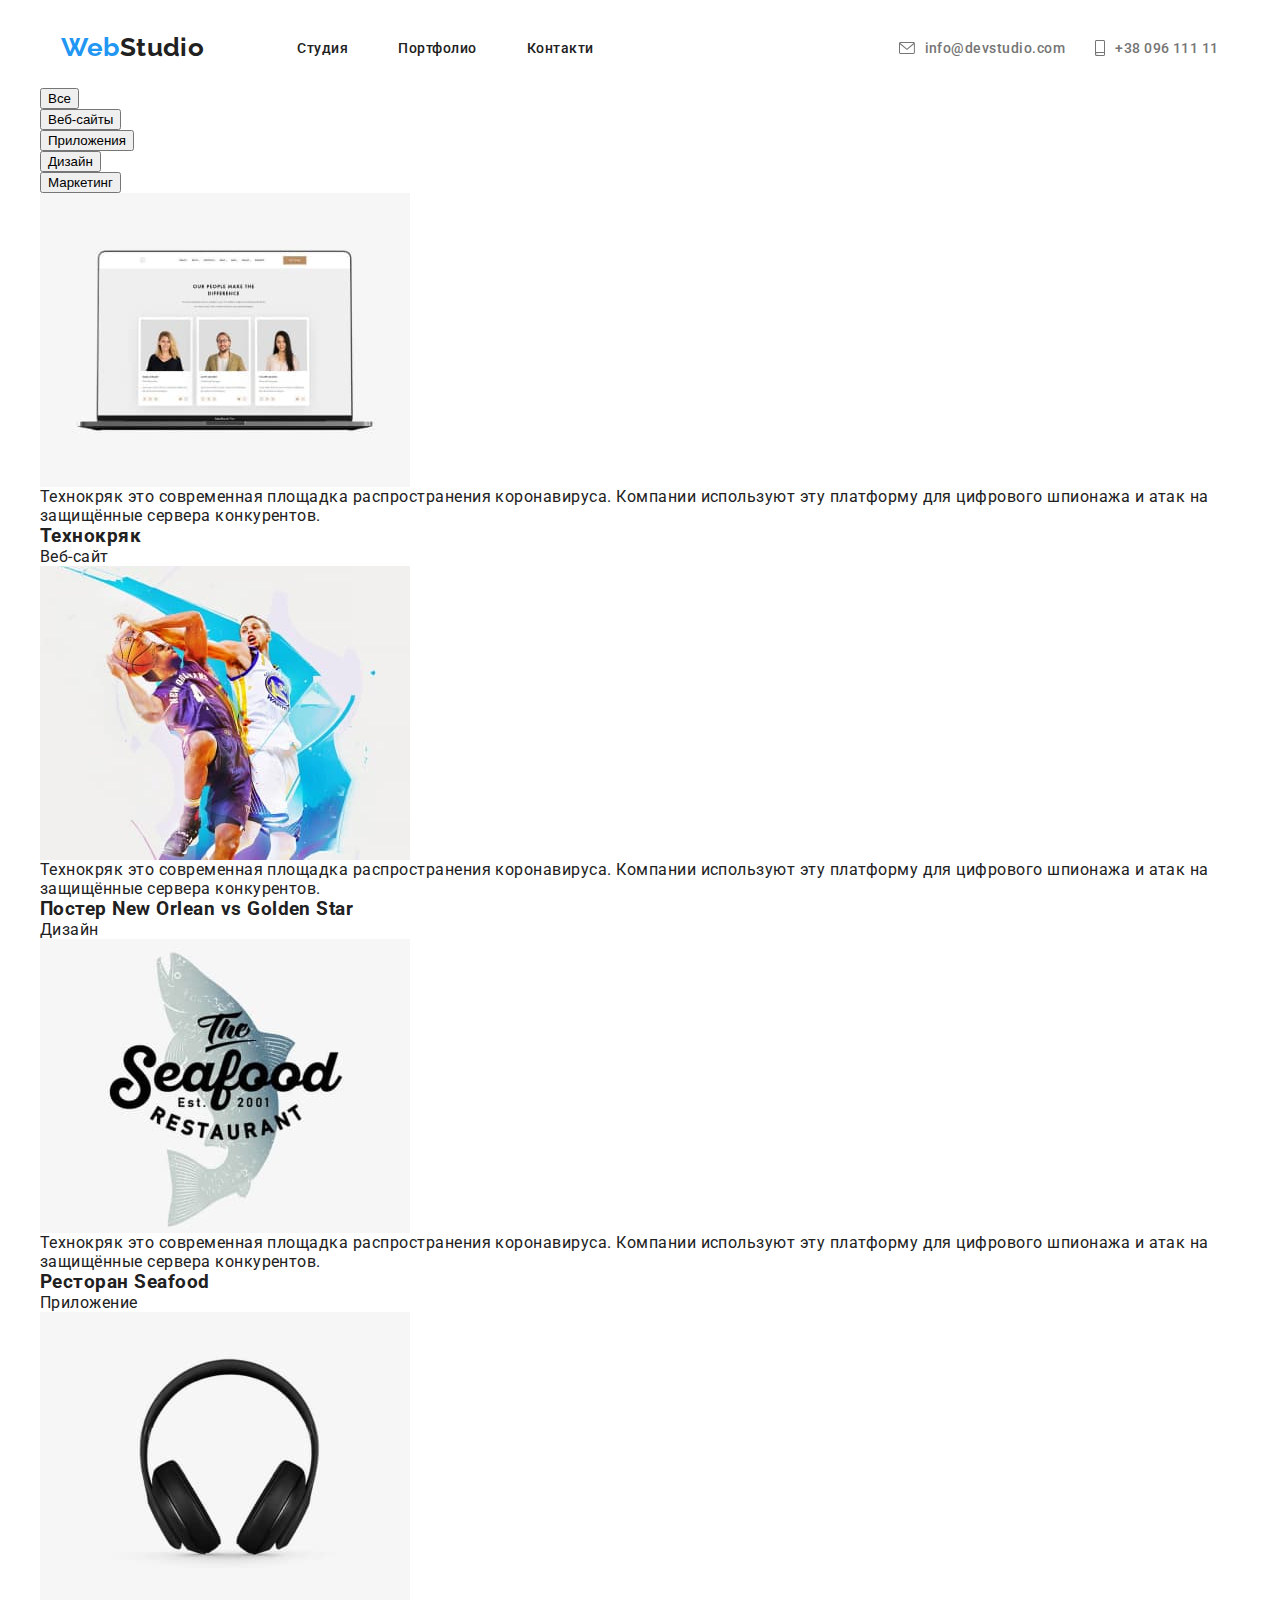
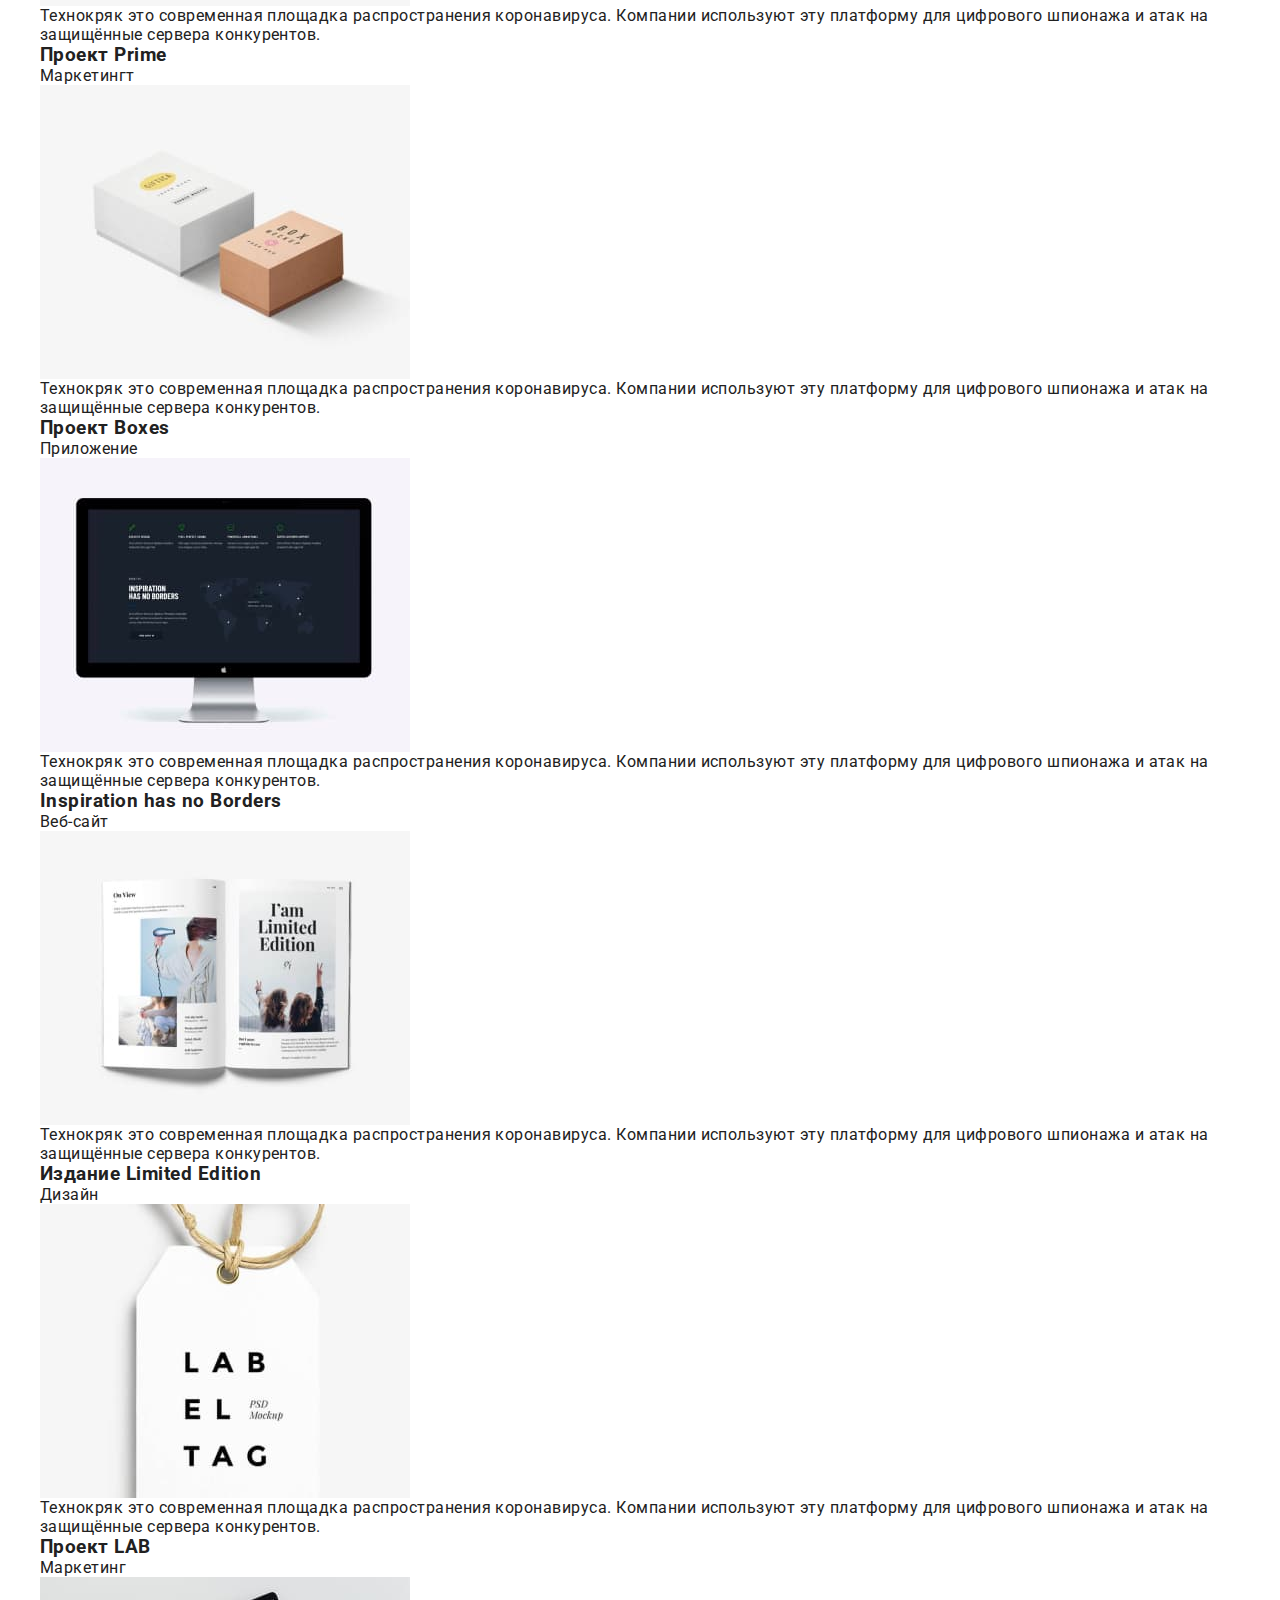
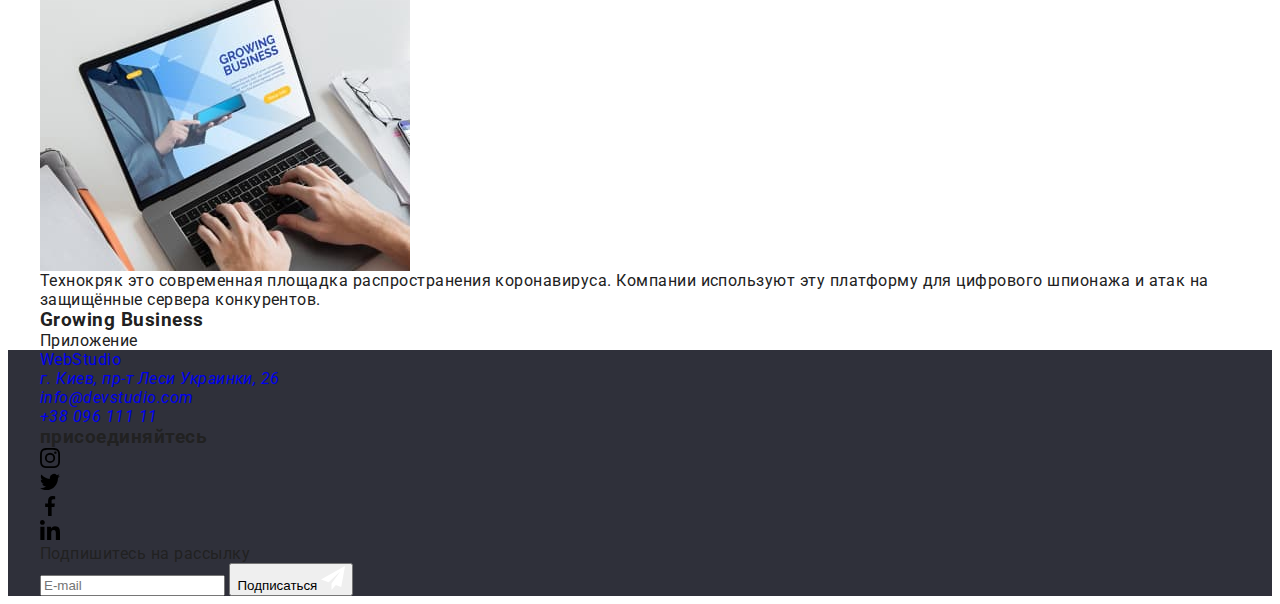
==== commit 90f6e148: "Update portfolio.html" ====
--- a/portfolio.html
+++ b/portfolio.html
@@ -24,7 +24,7 @@
         <h2 class="not-see">Навігація</h2>
         <div class="container">
             <nav class=" navigation">
-                <a href="./index.html " class="navigation__logo">Web<span class="logo__part">Studio</span></a>
+                <a href="./index.html " class="logo navigation__logo">Web<span class="logo__part">Studio</span></a>
                 <ul class="navigation__list">
                     <li class="navigation__item">
                         <a href="./index.html" class="navigation__link">Студия </a>
--- a/css/main.min.css
+++ b/css/main.min.css
@@ -1,2 +1,2 @@
-:root{--foooter-color: #2f303a;--background-color: #e5e5e5;--title-text-color: #212121;--p-color: #757575}li{list-style-type:none}p,h1,h2,h3,h4,h5,h6{margin:0}ul{margin:0;padding:0}img{display:block}a{text-decoration:none}button{cursor:pointer}.container{width:1200px;padding-left:15px;padding-right:15px;margin-left:auto;margin-right:auto}.not-see{display:none}body{font-family:"Roboto", sans-serif;color:#212121;font-size:16px;letter-spacing:0.03em;background-color:#ffffff}.header{background-color:#ffffff;margin-left:auto;margin-right:auto}.navigation{display:flex;align-items:center;justify-content:center;margin:auto}.navigation__logo{font-family:"Raleway", sans-serif;font-weight:bold;font-size:26px;line-height:1.2;color:#2196f3;margin-right:93px}.logo__part{color:#212121}.navigation__list{display:flex;justify-content:center;align-items:center}.navigation__item{margin-right:50px}.navigation__item:last-child{margin-right:305px}.navigation__link{position:relative;display:block;padding-top:32px;padding-bottom:32px;font-weight:500;font-size:14px;line-height:1.15;color:#212121}.navigation__link:hover{color:#2196f3}.navigation__link:hover::after{opacity:1}.navigation__link::after{content:"";position:absolute;width:100%;height:4px;border:2px solid;color:#2196f3;border-radius:2px;opacity:0;bottom:0;left:0}.contacts{display:flex}.contacts__item+.contacts__item{margin-left:30px}.contacts__link{display:flex;align-items:center;font-weight:500;font-size:14px;line-height:1.15;color:var(--p-color);fill:var(--p-color);transition-property:color;transition-duration:250ms;transition-timing-function:cubic-bezier(0.4, 0, 0.2, 1)}.contacts__link:hover{color:#2196f3;fill:#2196f3}.contacts__icon{margin-right:10px;transition-property:fill;transition-duration:250ms;transition-timing-function:cubic-bezier(0.4, 0, 0.2, 1)}.hero{max-width:1600px;padding-top:200px;padding-bottom:200px;margin-left:auto;margin-right:auto;margin-bottom:94px;background-image:linear-gradient(rgba(47,48,58,0.4), rgba(47,48,58,0.4)),url(../images/people-work.jpg);background-repeat:no-repeat;background-position:center;background-size:cover}.hero__title{font-weight:bold;font-size:44px;line-height:1.36;color:#ffffff;display:flex;justify-content:center;text-align:center;margin-bottom:30px;text-transform:uppercase}.hero__button{background-color:#2196f3;color:#ffffff;font-size:16px;box-shadow:0px 4px 4px rgba(0,0,0,0.15);border-radius:4px;width:200px;height:50px;border:none;margin:auto;display:block;justify-content:center}.icons{display:flex}.icons__item{margin-right:30px;margin-bottom:30px;background-color:#f5f4fa;border-radius:4px}.icons__item:last-child{margin-right:0}.icons__container{padding:25px 100px}.advantages{background-color:#fff;margin-bottom:94px}.advantages__list{display:flex}.advantages__item{margin-right:30px}.advantages__item:last-child{margin-right:0}.advantages__title{font-weight:bold;font-size:14px;line-height:1.15;color:var(--title-text-color);margin-bottom:10px;letter-spacing:0.03em;text-transform:uppercase}.advantages__text{font-weight:normal;font-size:14px;line-height:1.7;color:var(--p-color);width:270px}.whatwedo{margin-bottom:94px}.whatwedo__title{font-size:36px;line-height:42px;text-align:center;letter-spacing:0.03em;margin-bottom:50px}.our-work{display:flex}.our-work__item{margin-right:30px;position:relative}.our-work__item:last-child{margin-right:0}.our-work__box-for-title{position:absolute;bottom:0;width:100%}.our-work__title{width:100%;font-weight:bold;font-size:14px;line-height:16px;text-align:center;letter-spacing:0.03em;text-transform:uppercase;color:#ffffff;background-color:rgba(47,48,58,0.8);padding-top:25px;padding-bottom:25px}.our-team{margin-left:auto;margin-right:auto;background-color:#f5f4fa;padding-top:94px;padding-bottom:94px;margin-bottom:94px}.our-team__title{font-size:36px;line-height:42px;text-align:center;letter-spacing:0.03em;margin-bottom:50px}.our-team__list{display:flex}.our-team__item{margin-right:30px;justify-content:center;box-shadow:0px 1px 3px rgba(0,0,0,0.12),0px 1px 1px rgba(0,0,0,0.14),0px 2px 1px rgba(0,0,0,0.2);border-radius:0px 0px 4px 4px;background-color:#ffffff}.our-team__item:last-child{margin-right:0}.our-team__img{margin-bottom:30px}.our-team__name{font-weight:500;font-size:16px;line-height:1.19;color:var(--title-text-color);margin-bottom:10px;text-align:center}.our-team__position{font-weight:normal;font-size:16px;line-height:1.19;color:var(--p-color);margin-bottom:16px;text-align:center}.social-net{display:flex;justify-content:center;margin-bottom:30px;padding-right:30px;padding-left:32px}.social-net__item{margin-right:10px}.social-net__item:last-child{margin-right:0}.social-net__link{width:44px;height:44px;border-radius:50%;display:flex;justify-content:center;align-items:center;transition-property:background-color;transition-duration:250ms;transition-timing-function:cubic-bezier(0.4, 0, 0.2, 1)}.social-net__link:hover{background-color:#2196f3}.social-net__link:hover .social-net__icon{fill:#ffffff}.social-net__icon{fill:#afb1b8;transition-property:fill;transition-duration:250ms;transition-timing-function:cubic-bezier(0.4, 0, 0.2, 1)}.customers{margin-bottom:94px}.customers__title{margin-bottom:50px;font-size:36px;line-height:42px;text-align:center;letter-spacing:0.03em}.customers__list{display:flex}.customers__item{margin-right:30px}.customers__item:last-child{margin-right:0}.customers__link{border:1px solid #afb1b8;border-radius:4px;width:170px;height:92px;justify-content:center;align-items:center;display:flex;transition-property:fill, border, border-radius;transition-duration:250ms;transition-timing-function:cubic-bezier(0.4, 0, 0.2, 1)}.customers__link:hover{border:1px solid #2196f3;box-sizing:border-box;border-radius:4px}.customers__icon{fill:#afb1b8;transition-property:fill;transition-duration:250ms;transition-timing-function:cubic-bezier(0.4, 0, 0.2, 1)}.customers__link:hover .customers__icon{fill:#2196f3}
+:root{--foooter-color: #2f303a;--background-color: #e5e5e5;--title-text-color: #212121;--p-color: #757575}li{list-style-type:none}p,h1,h2,h3,h4,h5,h6{margin:0}ul{margin:0;padding:0}img{display:block}a{text-decoration:none}button{cursor:pointer}.container{width:1200px;padding-left:15px;padding-right:15px;margin-left:auto;margin-right:auto}.not-see{display:none}body{font-family:"Roboto", sans-serif;color:#212121;font-size:16px;letter-spacing:0.03em;background-color:#ffffff}.header{background-color:#ffffff;margin-left:auto;margin-right:auto}.navigation{display:flex;align-items:center;justify-content:center;margin:auto}.logo{font-family:"Raleway", sans-serif;font-weight:bold;font-size:26px;line-height:1.2;color:#2196f3;margin-right:93px}.logo__part{color:#212121}.navigation__list{display:flex;justify-content:center;align-items:center}.navigation__item{margin-right:50px}.navigation__item:last-child{margin-right:305px}.navigation__link{position:relative;display:block;padding-top:32px;padding-bottom:32px;font-weight:500;font-size:14px;line-height:1.15;color:#212121}.navigation__link:hover{color:#2196f3}.navigation__link:hover::after{opacity:1}.navigation__link::after{content:"";position:absolute;width:100%;height:4px;border:2px solid;color:#2196f3;border-radius:2px;opacity:0;bottom:0;left:0}.contacts{display:flex}.contacts__item+.contacts__item{margin-left:30px}.contacts__link{display:flex;align-items:center;font-weight:500;font-size:14px;line-height:1.15;color:var(--p-color);fill:var(--p-color);transition-property:color;transition-duration:250ms;transition-timing-function:cubic-bezier(0.4, 0, 0.2, 1)}.contacts__link:hover{color:#2196f3;fill:#2196f3}.contacts__icon{margin-right:10px;transition-property:fill;transition-duration:250ms;transition-timing-function:cubic-bezier(0.4, 0, 0.2, 1)}.hero{max-width:1600px;padding-top:200px;padding-bottom:200px;margin-left:auto;margin-right:auto;margin-bottom:94px;background-image:linear-gradient(rgba(47,48,58,0.4), rgba(47,48,58,0.4)),url(../images/people-work.jpg);background-repeat:no-repeat;background-position:center;background-size:cover}.hero__title{font-weight:bold;font-size:44px;line-height:1.36;color:#ffffff;display:flex;justify-content:center;text-align:center;margin-bottom:30px;text-transform:uppercase}.hero__button{background-color:#2196f3;color:#ffffff;font-size:16px;box-shadow:0px 4px 4px rgba(0,0,0,0.15);border-radius:4px;width:200px;height:50px;border:none;margin:auto;display:block;justify-content:center}.icons{display:flex}.icons__item{margin-right:30px;margin-bottom:30px;background-color:#f5f4fa;border-radius:4px}.icons__item:last-child{margin-right:0}.icons__container{padding:25px 100px}.advantages{background-color:#fff;margin-bottom:94px}.advantages__list{display:flex}.advantages__item{margin-right:30px}.advantages__item:last-child{margin-right:0}.advantages__title{font-weight:bold;font-size:14px;line-height:1.15;color:var(--title-text-color);margin-bottom:10px;letter-spacing:0.03em;text-transform:uppercase}.advantages__text{font-weight:normal;font-size:14px;line-height:1.7;color:var(--p-color);width:270px}.whatwedo{margin-bottom:94px}.whatwedo__title{font-size:36px;line-height:42px;text-align:center;letter-spacing:0.03em;margin-bottom:50px}.our-work{display:flex}.our-work__item{margin-right:30px;position:relative}.our-work__item:last-child{margin-right:0}.our-work__box-for-title{position:absolute;bottom:0;width:100%}.our-work__title{width:100%;font-weight:bold;font-size:14px;line-height:16px;text-align:center;letter-spacing:0.03em;text-transform:uppercase;color:#ffffff;background-color:rgba(47,48,58,0.8);padding-top:25px;padding-bottom:25px}.our-team{margin-left:auto;margin-right:auto;background-color:#f5f4fa;padding-top:94px;padding-bottom:94px;margin-bottom:94px}.our-team__title{font-size:36px;line-height:42px;text-align:center;letter-spacing:0.03em;margin-bottom:50px}.our-team__list{display:flex}.our-team__item{margin-right:30px;justify-content:center;box-shadow:0px 1px 3px rgba(0,0,0,0.12),0px 1px 1px rgba(0,0,0,0.14),0px 2px 1px rgba(0,0,0,0.2);border-radius:0px 0px 4px 4px;background-color:#ffffff}.our-team__item:last-child{margin-right:0}.our-team__img{margin-bottom:30px}.our-team__name{font-weight:500;font-size:16px;line-height:1.19;color:var(--title-text-color);margin-bottom:10px;text-align:center}.our-team__position{font-weight:normal;font-size:16px;line-height:1.19;color:var(--p-color);margin-bottom:16px;text-align:center}.social-net{display:flex;justify-content:center;margin-bottom:30px;padding-right:30px;padding-left:32px}.social-net__item{margin-right:10px}.social-net__item:last-child{margin-right:0}.social-net__link{width:44px;height:44px;border-radius:50%;display:flex;justify-content:center;align-items:center;transition-property:background-color;transition-duration:250ms;transition-timing-function:cubic-bezier(0.4, 0, 0.2, 1)}.social-net__link:hover{background-color:#2196f3}.social-net__link:hover .social-net__icon{fill:#ffffff}.social-net__icon{fill:#afb1b8;transition-property:fill;transition-duration:250ms;transition-timing-function:cubic-bezier(0.4, 0, 0.2, 1)}.customers{margin-bottom:94px}.customers__title{margin-bottom:50px;font-size:36px;line-height:42px;text-align:center;letter-spacing:0.03em}.customers__list{display:flex}.customers__item{margin-right:30px}.customers__item:last-child{margin-right:0}.customers__link{border:1px solid #afb1b8;border-radius:4px;width:170px;height:92px;justify-content:center;align-items:center;display:flex;transition-property:fill, border, border-radius;transition-duration:250ms;transition-timing-function:cubic-bezier(0.4, 0, 0.2, 1)}.customers__link:hover{border:1px solid #2196f3;box-sizing:border-box;border-radius:4px}.customers__icon{fill:#afb1b8;transition-property:fill;transition-duration:250ms;transition-timing-function:cubic-bezier(0.4, 0, 0.2, 1)}.customers__link:hover .customers__icon{fill:#2196f3}.footer{background-color:var(--foooter-color);margin-left:auto;margin-right:auto}.footer-box{display:flex}.footer-box__left{margin-right:70px;margin-top:60px;margin-bottom:60px}.footer-box__center{width:206px;margin-right:93px;margin-top:72px;margin-bottom:100px}.footer-box__right{margin-top:72px;margin-bottom:94px}.logo__part--color{color:#fff}.contact__item{margin-bottom:9px}
 /*# sourceMappingURL=main.min.css.map */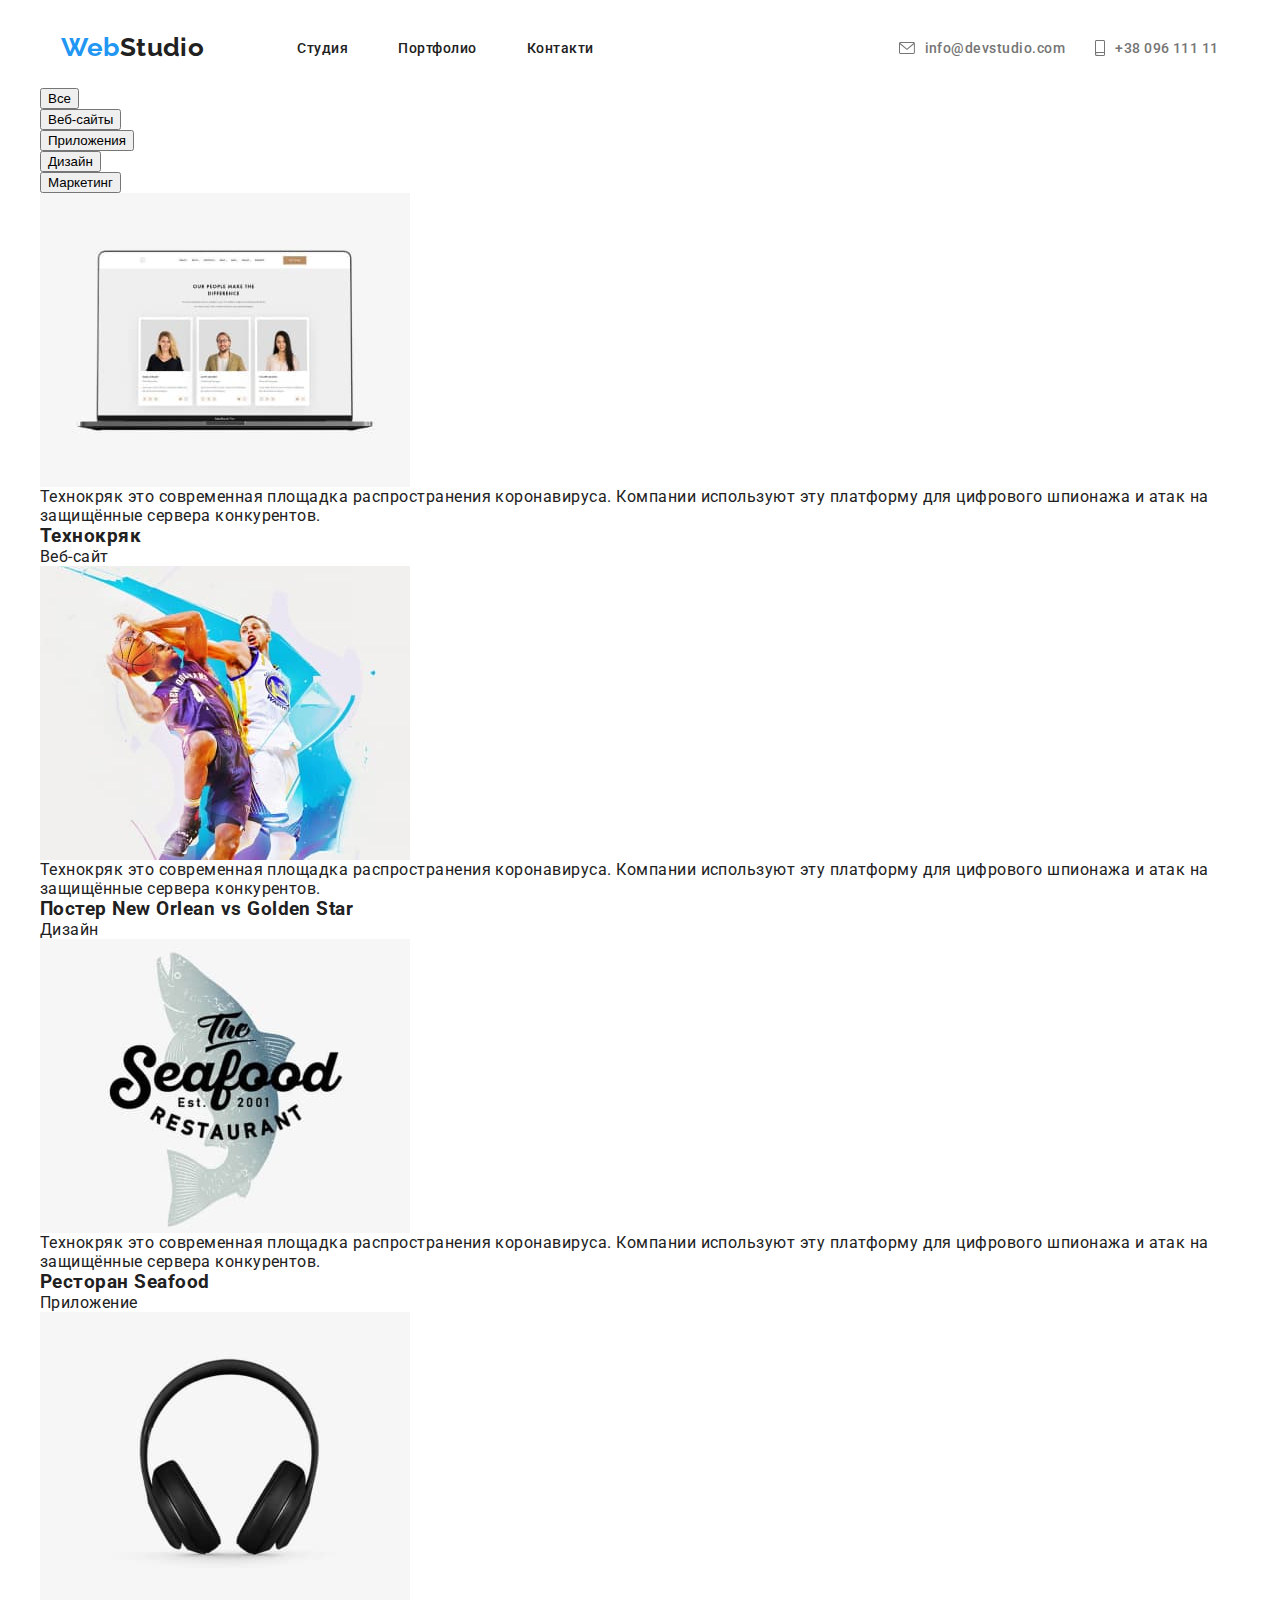
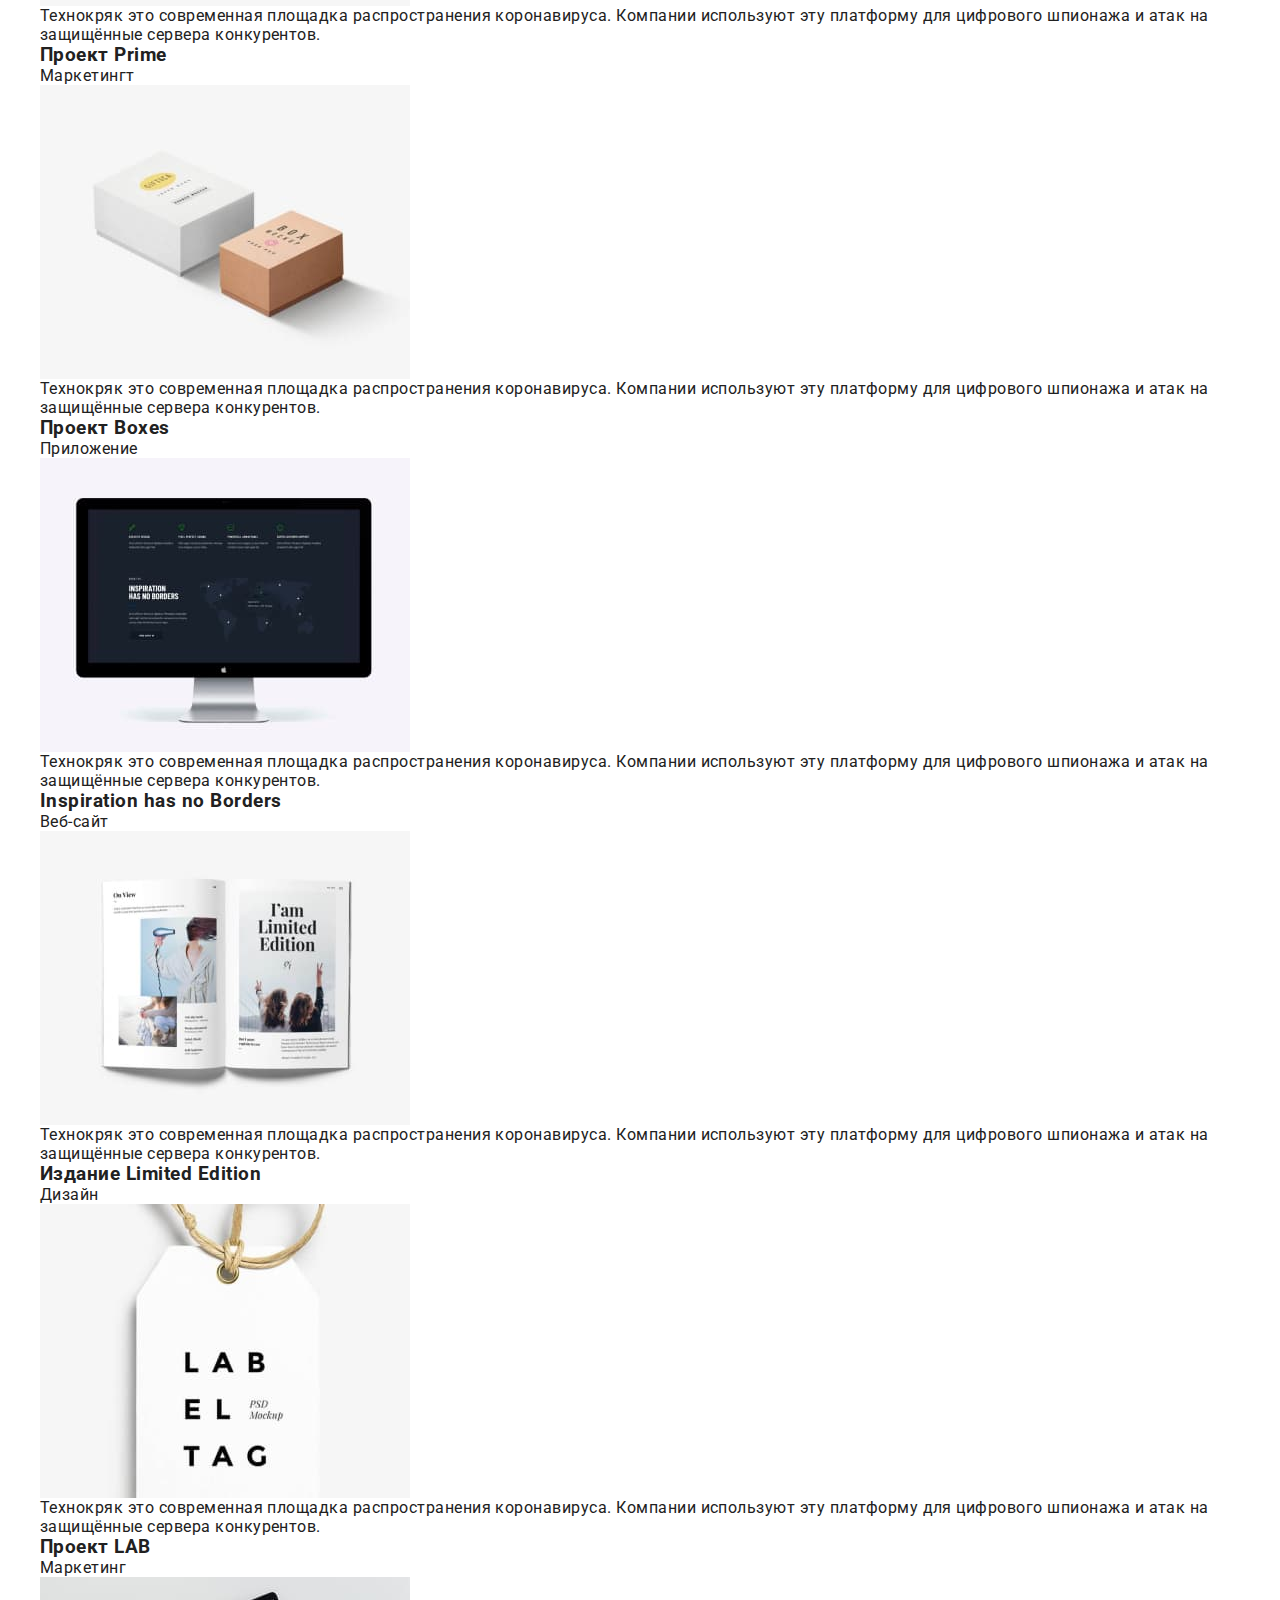
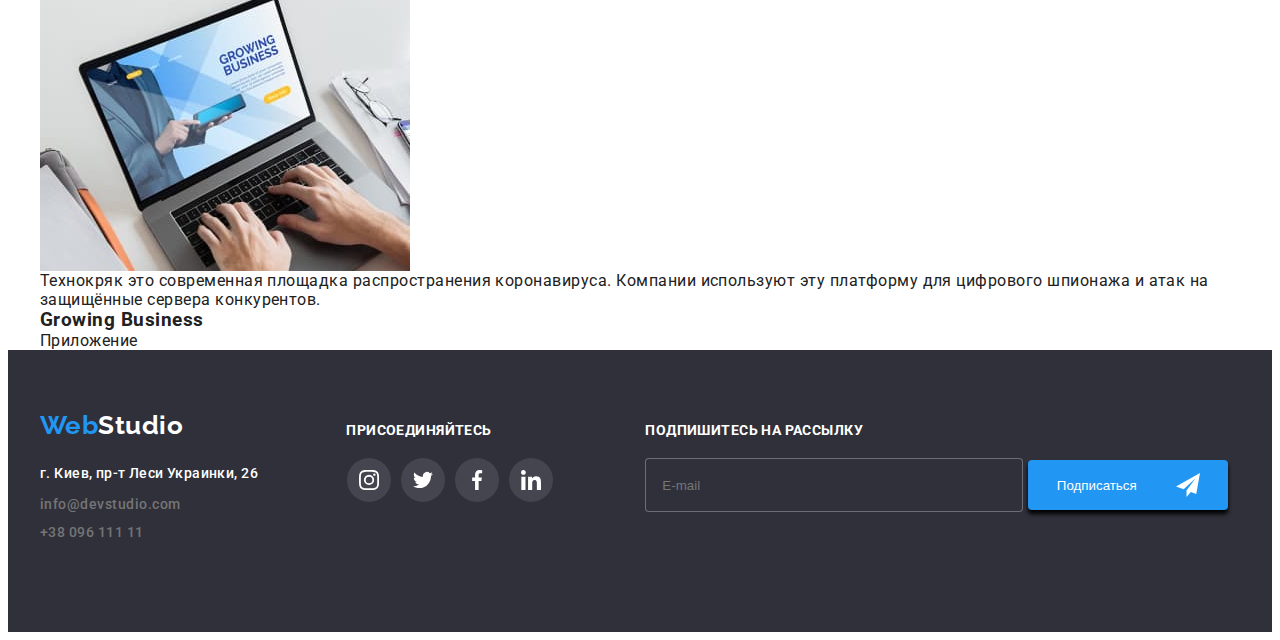
==== commit 4e338165: "Update portfolio.html" ====
--- a/portfolio.html
+++ b/portfolio.html
@@ -220,55 +220,56 @@
 
 <footer class="footer">
     <section class="section-footer">
-        <div class="container footer-container">
-            <div class="footer-container-left">
-
-                <a href="./index.html " class="link link-logo logo-footer">Web<span
-                        class="logo-footer">Studio</span></a>
-
-
+        <div class="container footer-box">
+            <div class="footer-box__left">
+
+                <a href="./index.html " class="logo">Web<span class="logo__part logo__part--color">Studio</span></a>
                 <address class="contact">
-                    <ul>
-                        <li class="adress-footer"> <a
-                                href="https://www.google.com.ua/maps/place/%D0%B1%D1%83%D0%BB%D1%8C%D0%B2%D0%B0%D1%80+%D0%9B%D0%B5%D1%81%D1%96+%D0%A3%D0%BA%D1%80%D0%B0%D1%97%D0%BD%D0%BA%D0%B8,+26,+%D0%9A%D0%B8%D1%97%D0%B2,+02000/@50.4265841,30.5361971,17z/data=!3m1!4b1!4m5!3m4!1s0x40d4cf0e033ecbe9:0x57a4dffefec77da0!8m2!3d50.4265807!4d30.5383858"
-                                class="link contact-link">г. Киев, пр-т Леси Украинки, 26 </a></li>
-                        <li class="mail-footer"> <a href="mailto:ifo@devstudio.com" class="mail ">info@devstudio.com</a>
+                    <ul class="contact__list">
+                        <li class="contact__item">
+                            <a href="https://www.google.com.ua/maps/place/%D0%B1%D1%83%D0%BB%D1%8C%D0%B2%D0%B0%D1%80+%D0%9B%D0%B5%D1%81%D1%96+%D0%A3%D0%BA%D1%80%D0%B0%D1%97%D0%BD%D0%BA%D0%B8,+26,+%D0%9A%D0%B8%D1%97%D0%B2,+02000/@50.4265841,30.5361971,17z/data=!3m1!4b1!4m5!3m4!1s0x40d4cf0e033ecbe9:0x57a4dffefec77da0!8m2!3d50.4265807!4d30.5383858"
+                                class="contact__link contact__link--appearance">г. Киев, пр-т Леси Украинки, 26 </a>
                         </li>
-                        <li class="tel-footer"> <a href="tel:+380961111" class="tel ">+38 096 111 11</a> </li>
+                        <li class="contact__item">
+                            <a href="mailto:ifo@devstudio.com" class="contact__link ">info@devstudio.com</a>
+                        </li>
+                        <li class="contacts__item">
+                            <a href="tel:+380961111" class="contact__link ">+38 096 111 11</a>
+                        </li>
 
                     </ul>
                 </address>
             </div>
-            <div class="footer-container-right">
-                <H3 class="title-footer"> присоединяйтесь</H3>
-                <ul class="footer-social-list">
-                    <li class="footer-social-item">
-                        <a href="" class="footer-social-link">
-                            <svg class="footer-social-icon" width="20" height="20">
+            <div class="footer-box__center">
+                <H3 class="social-net__title"> присоединяйтесь</H3>
+                <ul class="social-net social-net--appearance">
+                    <li class="social-net__item social-net__item--appearance">
+                        <a href="" class="social-net__link social-net__link--appearance">
+                            <svg class="social-net__icon social-net__icon--appearance" width="20" height="20">
                                 <use href="./images/social/icon.svg#icon-instagram-2">
                                 </use>
                             </svg>
                         </a>
                     </li>
-                    <li class="footer-social-item">
-                        <a href="" class="footer-social-link">
-                            <svg class="footer-social-icon" width="20" height="20">
+                    <li class="social-net__item social-net__item--appearance">
+                        <a href="" class="social-net__link social-net__link--appearance">
+                            <svg class="social-net__icon social-net__icon--appearance" width="20" height="20">
                                 <use href="./images/social/icon.svg#icon-twitter-1">
                                 </use>
                             </svg>
                         </a>
                     </li>
-                    <li class="footer-social-item">
-                        <a href="" class="footer-social-link">
-                            <svg class="footer-social-icon" width="20" height="20">
+                    <li class="social-net__item social-net__item--appearance">
+                        <a href="" class="social-net__link social-net__link--appearance">
+                            <svg class="social-net__icon social-net__icon--appearance" width="20" height="20">
                                 <use href="./images/social/icon.svg#icon-facebook-1">
                                 </use>
                             </svg>
                         </a>
                     </li>
-                    <li class="footer-social-item">
-                        <a href="" class="footer-social-link">
-                            <svg class="footer-social-icon" width="20" height="20">
+                    <li class="social-net__item social-net__item--appearance">
+                        <a href="" class="social-net__link social-net__link--appearance">
+                            <svg class="social-net__icon social-net__icon--appearance" width="20" height="20">
                                 <use href="./images/social/icon.svg#icon-linkedin-1">
                                 </use>
                             </svg>
@@ -276,15 +277,15 @@
                     </li>
                 </ul>
             </div>
-            <div class="footer-container-mail">
-                <form>
-                    <p class="fcm-title">Подпишитесь на рассылку</p>
+            <div class="footer-box__right">
+                <form class="subscription">
+                    <p class="subscription__title">Подпишитесь на рассылку</p>
                     <label>
-                        <input class="fcm-input" type="email" name="email" placeholder="E-mail">
+                        <input class="subscription__input" type="email" name="email" placeholder="E-mail">
                     </label>
 
-                    <button type="submit" class="footer-button">Подписаться
-                        <svg width="24" height="24" class="footer-button-icon">
+                    <button type="submit" class="btn">Подписаться
+                        <svg width="24" height="24" class="btn__icon">
                             <use href="images/social/icon.svg#icon-icon-send"></use>
                         </svg>
                     </button>
--- a/css/main.min.css
+++ b/css/main.min.css
@@ -1,2 +1,2 @@
-:root{--foooter-color: #2f303a;--background-color: #e5e5e5;--title-text-color: #212121;--p-color: #757575}li{list-style-type:none}p,h1,h2,h3,h4,h5,h6{margin:0}ul{margin:0;padding:0}img{display:block}a{text-decoration:none}button{cursor:pointer}.container{width:1200px;padding-left:15px;padding-right:15px;margin-left:auto;margin-right:auto}.not-see{display:none}body{font-family:"Roboto", sans-serif;color:#212121;font-size:16px;letter-spacing:0.03em;background-color:#ffffff}.header{background-color:#ffffff;margin-left:auto;margin-right:auto}.navigation{display:flex;align-items:center;justify-content:center;margin:auto}.logo{font-family:"Raleway", sans-serif;font-weight:bold;font-size:26px;line-height:1.2;color:#2196f3;margin-right:93px}.logo__part{color:#212121}.navigation__list{display:flex;justify-content:center;align-items:center}.navigation__item{margin-right:50px}.navigation__item:last-child{margin-right:305px}.navigation__link{position:relative;display:block;padding-top:32px;padding-bottom:32px;font-weight:500;font-size:14px;line-height:1.15;color:#212121}.navigation__link:hover{color:#2196f3}.navigation__link:hover::after{opacity:1}.navigation__link::after{content:"";position:absolute;width:100%;height:4px;border:2px solid;color:#2196f3;border-radius:2px;opacity:0;bottom:0;left:0}.contacts{display:flex}.contacts__item+.contacts__item{margin-left:30px}.contacts__link{display:flex;align-items:center;font-weight:500;font-size:14px;line-height:1.15;color:var(--p-color);fill:var(--p-color);transition-property:color;transition-duration:250ms;transition-timing-function:cubic-bezier(0.4, 0, 0.2, 1)}.contacts__link:hover{color:#2196f3;fill:#2196f3}.contacts__icon{margin-right:10px;transition-property:fill;transition-duration:250ms;transition-timing-function:cubic-bezier(0.4, 0, 0.2, 1)}.hero{max-width:1600px;padding-top:200px;padding-bottom:200px;margin-left:auto;margin-right:auto;margin-bottom:94px;background-image:linear-gradient(rgba(47,48,58,0.4), rgba(47,48,58,0.4)),url(../images/people-work.jpg);background-repeat:no-repeat;background-position:center;background-size:cover}.hero__title{font-weight:bold;font-size:44px;line-height:1.36;color:#ffffff;display:flex;justify-content:center;text-align:center;margin-bottom:30px;text-transform:uppercase}.hero__button{background-color:#2196f3;color:#ffffff;font-size:16px;box-shadow:0px 4px 4px rgba(0,0,0,0.15);border-radius:4px;width:200px;height:50px;border:none;margin:auto;display:block;justify-content:center}.icons{display:flex}.icons__item{margin-right:30px;margin-bottom:30px;background-color:#f5f4fa;border-radius:4px}.icons__item:last-child{margin-right:0}.icons__container{padding:25px 100px}.advantages{background-color:#fff;margin-bottom:94px}.advantages__list{display:flex}.advantages__item{margin-right:30px}.advantages__item:last-child{margin-right:0}.advantages__title{font-weight:bold;font-size:14px;line-height:1.15;color:var(--title-text-color);margin-bottom:10px;letter-spacing:0.03em;text-transform:uppercase}.advantages__text{font-weight:normal;font-size:14px;line-height:1.7;color:var(--p-color);width:270px}.whatwedo{margin-bottom:94px}.whatwedo__title{font-size:36px;line-height:42px;text-align:center;letter-spacing:0.03em;margin-bottom:50px}.our-work{display:flex}.our-work__item{margin-right:30px;position:relative}.our-work__item:last-child{margin-right:0}.our-work__box-for-title{position:absolute;bottom:0;width:100%}.our-work__title{width:100%;font-weight:bold;font-size:14px;line-height:16px;text-align:center;letter-spacing:0.03em;text-transform:uppercase;color:#ffffff;background-color:rgba(47,48,58,0.8);padding-top:25px;padding-bottom:25px}.our-team{margin-left:auto;margin-right:auto;background-color:#f5f4fa;padding-top:94px;padding-bottom:94px;margin-bottom:94px}.our-team__title{font-size:36px;line-height:42px;text-align:center;letter-spacing:0.03em;margin-bottom:50px}.our-team__list{display:flex}.our-team__item{margin-right:30px;justify-content:center;box-shadow:0px 1px 3px rgba(0,0,0,0.12),0px 1px 1px rgba(0,0,0,0.14),0px 2px 1px rgba(0,0,0,0.2);border-radius:0px 0px 4px 4px;background-color:#ffffff}.our-team__item:last-child{margin-right:0}.our-team__img{margin-bottom:30px}.our-team__name{font-weight:500;font-size:16px;line-height:1.19;color:var(--title-text-color);margin-bottom:10px;text-align:center}.our-team__position{font-weight:normal;font-size:16px;line-height:1.19;color:var(--p-color);margin-bottom:16px;text-align:center}.social-net{display:flex;justify-content:center;margin-bottom:30px;padding-right:30px;padding-left:32px}.social-net__item{margin-right:10px}.social-net__item:last-child{margin-right:0}.social-net__link{width:44px;height:44px;border-radius:50%;display:flex;justify-content:center;align-items:center;transition-property:background-color;transition-duration:250ms;transition-timing-function:cubic-bezier(0.4, 0, 0.2, 1)}.social-net__link:hover{background-color:#2196f3}.social-net__link:hover .social-net__icon{fill:#ffffff}.social-net__icon{fill:#afb1b8;transition-property:fill;transition-duration:250ms;transition-timing-function:cubic-bezier(0.4, 0, 0.2, 1)}.customers{margin-bottom:94px}.customers__title{margin-bottom:50px;font-size:36px;line-height:42px;text-align:center;letter-spacing:0.03em}.customers__list{display:flex}.customers__item{margin-right:30px}.customers__item:last-child{margin-right:0}.customers__link{border:1px solid #afb1b8;border-radius:4px;width:170px;height:92px;justify-content:center;align-items:center;display:flex;transition-property:fill, border, border-radius;transition-duration:250ms;transition-timing-function:cubic-bezier(0.4, 0, 0.2, 1)}.customers__link:hover{border:1px solid #2196f3;box-sizing:border-box;border-radius:4px}.customers__icon{fill:#afb1b8;transition-property:fill;transition-duration:250ms;transition-timing-function:cubic-bezier(0.4, 0, 0.2, 1)}.customers__link:hover .customers__icon{fill:#2196f3}.footer{background-color:var(--foooter-color);margin-left:auto;margin-right:auto}.footer-box{display:flex}.footer-box__left{margin-right:70px;margin-top:60px;margin-bottom:60px}.footer-box__center{width:206px;margin-right:93px;margin-top:72px;margin-bottom:100px}.footer-box__right{margin-top:72px;margin-bottom:94px}.logo__part--color{color:#fff}.contact__item{margin-bottom:9px}
+li{list-style-type:none}p,h1,h2,h3,h4,h5,h6{margin:0}ul{margin:0;padding:0}img{display:block}a{text-decoration:none}button{cursor:pointer}.container{width:1200px;padding-left:15px;padding-right:15px;margin-left:auto;margin-right:auto}.not-see{display:none}:root{--foooter-color: #2f303a;--background-color: #e5e5e5;--title-text-color: #212121;--p-color: #757575}body{font-family:"Roboto", sans-serif;color:#212121;font-size:16px;letter-spacing:0.03em;background-color:#ffffff}.header{background-color:#ffffff;margin-left:auto;margin-right:auto}.navigation{display:flex;align-items:center;justify-content:center;margin:auto}.logo{font-family:"Raleway", sans-serif;font-weight:bold;font-size:26px;line-height:1.2;color:#2196f3;margin-right:93px}.logo__part{color:#212121}.navigation__list{display:flex;justify-content:center;align-items:center}.navigation__item{margin-right:50px}.navigation__item:last-child{margin-right:305px}.navigation__link{position:relative;display:block;padding-top:32px;padding-bottom:32px;font-weight:500;font-size:14px;line-height:1.15;color:#212121}.navigation__link:hover{color:#2196f3}.navigation__link:hover::after{opacity:1}.navigation__link::after{content:"";position:absolute;width:100%;height:4px;border:2px solid;color:#2196f3;border-radius:2px;opacity:0;bottom:0;left:0}.contacts{display:flex}.contacts__item+.contacts__item{margin-left:30px}.contacts__link{display:flex;align-items:center;font-weight:500;font-size:14px;line-height:1.15;color:var(--p-color);fill:var(--p-color);transition-property:color;transition-duration:250ms;transition-timing-function:cubic-bezier(0.4, 0, 0.2, 1)}.contacts__link:hover{color:#2196f3;fill:#2196f3}.contacts__icon{margin-right:10px;transition-property:fill;transition-duration:250ms;transition-timing-function:cubic-bezier(0.4, 0, 0.2, 1)}.hero{max-width:1600px;padding-top:200px;padding-bottom:200px;margin-left:auto;margin-right:auto;margin-bottom:94px;background-image:linear-gradient(rgba(47,48,58,0.4), rgba(47,48,58,0.4)),url(../images/people-work.jpg);background-repeat:no-repeat;background-position:center;background-size:cover}.hero__title{font-weight:bold;font-size:44px;line-height:1.36;color:#ffffff;display:flex;justify-content:center;text-align:center;margin-bottom:30px;text-transform:uppercase}.hero__button{background-color:#2196f3;color:#ffffff;font-size:16px;box-shadow:0px 4px 4px rgba(0,0,0,0.15);border-radius:4px;width:200px;height:50px;border:none;margin:auto;display:block;justify-content:center}.icons{display:flex}.icons__item{margin-right:30px;margin-bottom:30px;background-color:#f5f4fa;border-radius:4px}.icons__item:last-child{margin-right:0}.icons__container{padding:25px 100px}.advantages{background-color:#fff;margin-bottom:94px}.advantages__list{display:flex}.advantages__item{margin-right:30px}.advantages__item:last-child{margin-right:0}.advantages__title{font-weight:bold;font-size:14px;line-height:1.15;color:var(--title-text-color);margin-bottom:10px;letter-spacing:0.03em;text-transform:uppercase}.advantages__text{font-weight:normal;font-size:14px;line-height:1.7;color:var(--p-color);width:270px}.whatwedo{margin-bottom:94px}.whatwedo__title{font-size:36px;line-height:42px;text-align:center;letter-spacing:0.03em;margin-bottom:50px}.our-work{display:flex}.our-work__item{margin-right:30px;position:relative}.our-work__item:last-child{margin-right:0}.our-work__box-for-title{position:absolute;bottom:0;width:100%}.our-work__title{width:100%;font-weight:bold;font-size:14px;line-height:16px;text-align:center;letter-spacing:0.03em;text-transform:uppercase;color:#ffffff;background-color:rgba(47,48,58,0.8);padding-top:25px;padding-bottom:25px}.our-team{margin-left:auto;margin-right:auto;background-color:#f5f4fa;padding-top:94px;padding-bottom:94px;margin-bottom:94px}.our-team__title{font-size:36px;line-height:42px;text-align:center;letter-spacing:0.03em;margin-bottom:50px}.our-team__list{display:flex}.our-team__item{margin-right:30px;justify-content:center;box-shadow:0px 1px 3px rgba(0,0,0,0.12),0px 1px 1px rgba(0,0,0,0.14),0px 2px 1px rgba(0,0,0,0.2);border-radius:0px 0px 4px 4px;background-color:#ffffff}.our-team__item:last-child{margin-right:0}.our-team__img{margin-bottom:30px}.our-team__name{font-weight:500;font-size:16px;line-height:1.19;color:var(--title-text-color);margin-bottom:10px;text-align:center}.our-team__position{font-weight:normal;font-size:16px;line-height:1.19;color:var(--p-color);margin-bottom:16px;text-align:center}.social-net{display:flex;justify-content:center;margin-bottom:30px;padding-right:30px;padding-left:32px}.social-net__item{margin-right:10px}.social-net__item:last-child{margin-right:0}.social-net__link{width:44px;height:44px;border-radius:50%;display:flex;justify-content:center;align-items:center;transition-property:background-color;transition-duration:250ms;transition-timing-function:cubic-bezier(0.4, 0, 0.2, 1)}.social-net__link:hover{background-color:#2196f3}.social-net__link:hover .social-net__icon{fill:#ffffff}.social-net__icon{fill:#afb1b8;transition-property:fill;transition-duration:250ms;transition-timing-function:cubic-bezier(0.4, 0, 0.2, 1)}.customers{margin-bottom:94px}.customers__title{margin-bottom:50px;font-size:36px;line-height:42px;text-align:center;letter-spacing:0.03em}.customers__list{display:flex}.customers__item{margin-right:30px}.customers__item:last-child{margin-right:0}.customers__link{border:1px solid #afb1b8;border-radius:4px;width:170px;height:92px;justify-content:center;align-items:center;display:flex;transition-property:fill, border, border-radius;transition-duration:250ms;transition-timing-function:cubic-bezier(0.4, 0, 0.2, 1)}.customers__link:hover{border:1px solid #2196f3;box-sizing:border-box;border-radius:4px}.customers__icon{fill:#afb1b8;transition-property:fill;transition-duration:250ms;transition-timing-function:cubic-bezier(0.4, 0, 0.2, 1)}.customers__link:hover .customers__icon{fill:#2196f3}.footer{background-color:var(--foooter-color);margin-left:auto;margin-right:auto}.footer-box{display:flex}.footer-box__left{margin-right:70px;margin-top:60px;margin-bottom:60px}.footer-box__center{width:206px;margin-right:93px;margin-top:72px;margin-bottom:100px}.footer-box__right{margin-top:72px;margin-bottom:94px}.logo__part--color{color:#fff}.contact{font-style:normal}.contact__item{margin-bottom:9px}.contact__item:nth-child(1){margin-top:20px}.contact__link{font-weight:500;font-size:14px;line-height:1.15;color:var(--p-color)}.contact__link--appearance{font-weight:500;font-size:14px;line-height:24px;letter-spacing:0.03em;color:#ffffff}.social-net__title{font-size:14px;line-height:16px;letter-spacing:0.03em;text-transform:uppercase;color:#ffffff;margin-bottom:20px}.social-net__link--appearance{border-radius:50%;background-color:rgba(255,255,255,0.1);transition-property:background-color;transition-duration:250ms;transition-timing-function:cubic-bezier(0.4, 0, 0.2, 1)}.social-net__icon--appearance{fill:#fff}.subscription__title{font-weight:bold;font-size:14px;line-height:16px;letter-spacing:0.03em;text-transform:uppercase;color:#ffffff;margin-bottom:20px}.subscription__input{padding-left:16px;width:358px;height:50px;color:#fff;background-color:#2f303a;border:1px solid rgba(255,255,255,0.3);border-radius:4px}.btn{text-align:start;padding-left:29px;position:relative;width:200px;height:50px;background:#2196f3;color:#ffffff;box-shadow:0px 4px 4px #000;border-radius:4px;border:none}.btn__icon{position:absolute;top:13px;right:28px}.backdrop{position:fixed;top:0;left:0;width:100%;height:100%;background-color:rgba(0,0,0,0.2)}.backdrop--ishidden{opacity:0;pointer-events:none;visibility:hidden}
 /*# sourceMappingURL=main.min.css.map */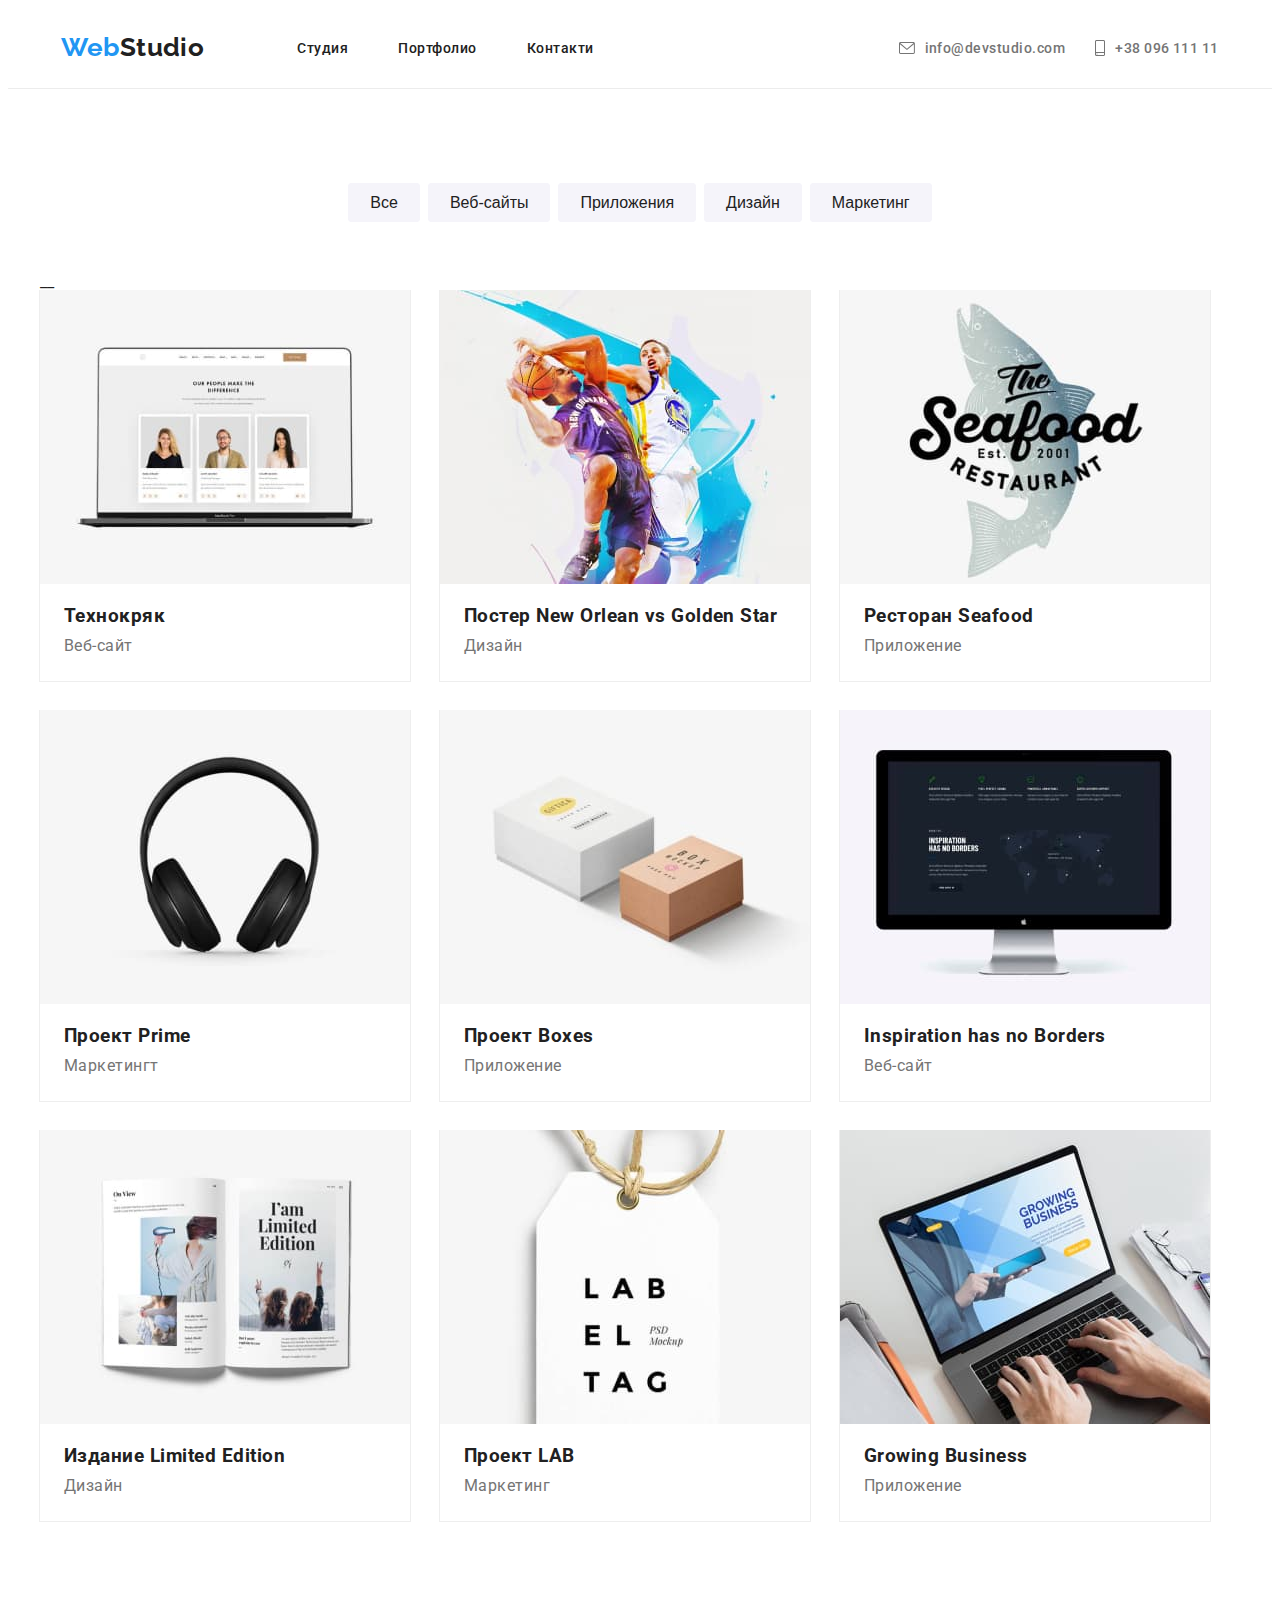
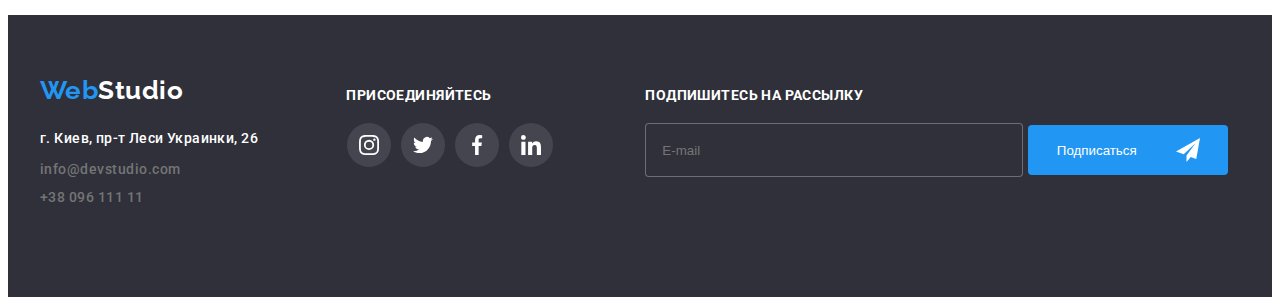
==== commit e6a42f89: "Update portfolio.html" ====
--- a/portfolio.html
+++ b/portfolio.html
@@ -64,150 +64,159 @@
 
  <!---Види робіт-->
 
-<section class="portfolio ">
-    <div class="container portfolio-box">
+<section class="portfolio">
+    <div class="container">
      <h1 class="not-see">Портфоліо</h1>   
         <ul class="work-list">
-            <li class="work-list-li all"><button type="button" class="work-list-button all">Все</button></li>
-            <li class="work-list-li web-site"><button type="button" class="work-list-button web-site">Веб-сайты</button></li>
-            <li class="work-list-li appendix"><button type="button" class="work-list-button appendix">Приложения</button></li>
-            <li class="work-list-li design"><button type="button" class="work-list-button design">Дизайн</button></li>
-            <li class="work-list-li marketing"><button type="button" class="work-list-button marketing">Маркетинг</button></li>
-        </ul>
-
-        <ul class="portfolio-galery">
-            <li class="portfolio-galery-item">
-                <div class="portfolio-overlay"> 
-                    <img class="portfolio-img" src="./images/portfolio/website.jpg" alt="notebook" >
-                        <div class="portfolio-overlay-text">
+            <li class="work-list__item ">
+                <button type="button" class="work-list__btn ">Все</button>
+            </li>
+            <li class="work-list__item ">
+                <button type="button" class="work-list__btn ">Веб-сайты</button>
+            </li>
+            <li class="work-list__item ">
+                <button type="button" class="work-list__btn ">Приложения</button>
+            </li>
+            <li class="work-list__item ">
+                <button type="button" class="work-list__btn ">Дизайн</button>
+            </li>
+            <li class="work-list__item ">
+                <button type="button" class="work-list__btn ">Маркетинг</button>
+            </li>
+        </ul>__
+        <ul class="product">
+            <li class="product__item">
+                <div class="product__board"> 
+                    <img class="product__img" src="./images/portfolio/website.jpg" alt="notebook" >
+                        <div class="product__info">
                             <p >
                                Технокряк это современная площадка распространения коронавируса. Компании используют эту платформу для цифрового
                                шпионажа и атак на защищённые сервера конкурентов.
                             </p>
                         </div>
                 </div>  
-                <h3 class="portfolio-work">Технокряк</h3>
-                <p class="work-list-name">Веб-сайт</p>
-            </li>
-            <li class="portfolio-galery-item">
-                <div class="portfolio-overlay">
-                    <img class="portfolio-img" src="./images/portfolio/poster.jpg" alt="basketball">
-                    <div class="portfolio-overlay-text">
-                        <p>
-                            Технокряк это современная площадка распространения коронавируса. Компании используют эту платформу для
-                            цифрового
-                            шпионажа и атак на защищённые сервера конкурентов.
-                        </p>
-                    </div>
-                </div>
-                
-                <h3 class="portfolio-work">Постер New Orlean vs Golden Star</h3>
-                <p class="work-list-name">Дизайн</p>
-            </li>
-            <li class="portfolio-galery-item">
-                <div class="portfolio-overlay">
-                    <img class="portfolio-img" src="./images/portfolio/restaurant.jpg" alt="restaurant">
-                    <div class="portfolio-overlay-text">
-                        <p>
-                            Технокряк это современная площадка распространения коронавируса. Компании используют эту платформу для
-                            цифрового
-                            шпионажа и атак на защищённые сервера конкурентов.
-                        </p>
-                    </div>
-                </div>
-                
-                <h3 class="portfolio-work">Ресторан Seafood</h3>
-                <p class="work-list-name">Приложение</p>
-            </li>
-            <li class="portfolio-galery-item">
-                <div class="portfolio-overlay">
-                    <img class="portfolio-img" src="./images/portfolio/projectprime.jpg" alt="headphone">
-                    <div class="portfolio-overlay-text">
-                        <p>
-                            Технокряк это современная площадка распространения коронавируса. Компании используют эту платформу для
-                            цифрового
-                            шпионажа и атак на защищённые сервера конкурентов.
-                        </p>
-                    </div>
-                </div>
-                
-                <h3 class="portfolio-work">Проект Prime</h3>
-                <p class="work-list-name">Маркетингт</p>
-            </li>
-            <li class="portfolio-galery-item">
-                <div class="portfolio-overlay">
-                    <img class="portfolio-img" src="./images/portfolio/projectboxes.jpg" alt="boxes">
-                    <div class="portfolio-overlay-text">
-                        <p>
-                            Технокряк это современная площадка распространения коронавируса. Компании используют эту платформу для
-                            цифрового
-                            шпионажа и атак на защищённые сервера конкурентов.
-                        </p>
-                    </div>
-                </div>
-                
-                <h3 class="portfolio-work">Проект Boxes</h3>
-                <p class="work-list-name">Приложение</p>
-            </li>
-            <li class="portfolio-galery-item">
-                <div class="portfolio-overlay">
-                    <img class="portfolio-img" src="./images/portfolio/borders.jpg" alt="screen">
-                    <div class="portfolio-overlay-text">
-                        <p>
-                            Технокряк это современная площадка распространения коронавируса. Компании используют эту платформу для
-                            цифрового
-                            шпионажа и атак на защищённые сервера конкурентов.
-                        </p>
-                    </div>
-                </div>
-                
-                <h3 class="portfolio-work">Inspiration has no Borders</h3>
-                <p class="work-list-name">Веб-сайт</p>
-            </li>
-            <li class="portfolio-galery-item">
-                <div class="portfolio-overlay">
-                    <img class="portfolio-img" src="./images/portfolio/edition.jpg" alt="magazine">
-                    <div class="portfolio-overlay-text">
-                        <p>
-                            Технокряк это современная площадка распространения коронавируса. Компании используют эту платформу для
-                            цифрового
-                            шпионажа и атак на защищённые сервера конкурентов.
-                        </p>
-                    </div>
-                </div>
-                
-                <h3 class="portfolio-work">Издание Limited Edition</h3>
-                <p class="work-list-name">Дизайн</p>
-            </li>
-            <li class="portfolio-galery-item">
-                <div class="portfolio-overlay">
-                    <img class="portfolio-img" src="./images/portfolio/LAB.jpg" alt="lab">
-                    <div class="portfolio-overlay-text">
-                        <p>
-                            Технокряк это современная площадка распространения коронавируса. Компании используют эту платформу для
-                            цифрового
-                            шпионажа и атак на защищённые сервера конкурентов.
-                        </p>
-                    </div>
-                </div>
-                
-                <h3 class="portfolio-work">Проект LAB</h3>
-                <p class="work-list-name">Маркетинг</p>
-            </li>
-            <li class="portfolio-galery-item">
-                <div class="portfolio-overlay">
-                    <img class="portfolio-img" src="./images/portfolio/busines.jpg" alt="work in notebook">
-                    <div class="portfolio-overlay-text">
-                        <p>
-                            Технокряк это современная площадка распространения коронавируса. Компании используют эту платформу для
-                            цифрового
-                            шпионажа и атак на защищённые сервера конкурентов.
-                        </p>
-                    </div>
-                </div>
-                
-                <h3 class="portfolio-work">Growing Business</h3>
-                <p class="work-list-name">Приложение</p>
+                <h3 class="product__title">Технокряк</h3>
+                <p class="product__type">Веб-сайт</p>
+            </li>
+            <li class="product__item">
+                <div class="product__board">
+                    <img class="product__img" src="./images/portfolio/poster.jpg" alt="basketball">
+                    <div class="product__info">
+                        <p>
+                            Технокряк это современная площадка распространения коронавируса. Компании используют эту платформу для
+                            цифрового
+                            шпионажа и атак на защищённые сервера конкурентов.
+                        </p>
+                    </div>
+                </div>
+                
+                <h3 class="product__title">Постер New Orlean vs Golden Star</h3>
+                <p class="product__type">Дизайн</p>
+            </li>
+            <li class="product__item">
+                <div class="product__board">
+                    <img class="product__img" src="./images/portfolio/restaurant.jpg" alt="restaurant">
+                    <div class="product__info">
+                        <p>
+                            Технокряк это современная площадка распространения коронавируса. Компании используют эту платформу для
+                            цифрового
+                            шпионажа и атак на защищённые сервера конкурентов.
+                        </p>
+                    </div>
+                </div>
+                
+                <h3 class="product__title">Ресторан Seafood</h3>
+                <p class="product__type">Приложение</p>
+            </li>
+            <li class="product__item">
+                <div class="product__board">
+                    <img class="product__img" src="./images/portfolio/projectprime.jpg" alt="headphone">
+                    <div class="product__info">
+                        <p>
+                            Технокряк это современная площадка распространения коронавируса. Компании используют эту платформу для
+                            цифрового
+                            шпионажа и атак на защищённые сервера конкурентов.
+                        </p>
+                    </div>
+                </div>
+                
+                <h3 class="product__title">Проект Prime</h3>
+                <p class="product__type">Маркетингт</p>
+            </li>
+            <li class="product__item">
+                <div class="product__board">
+                    <img class="product__img" src="./images/portfolio/projectboxes.jpg" alt="boxes">
+                    <div class="product__info">
+                        <p>
+                            Технокряк это современная площадка распространения коронавируса. Компании используют эту платформу для
+                            цифрового
+                            шпионажа и атак на защищённые сервера конкурентов.
+                        </p>
+                    </div>
+                </div>
+                
+                <h3 class="product__title">Проект Boxes</h3>
+                <p class="product__type">Приложение</p>
+            </li>
+            <li class="product__item">
+                <div class="product__board">
+                    <img class="product__img" src="./images/portfolio/borders.jpg" alt="screen">
+                    <div class="product__info">
+                        <p>
+                            Технокряк это современная площадка распространения коронавируса. Компании используют эту платформу для
+                            цифрового
+                            шпионажа и атак на защищённые сервера конкурентов.
+                        </p>
+                    </div>
+                </div>
+                
+                <h3 class="product__title">Inspiration has no Borders</h3>
+                <p class="product__type">Веб-сайт</p>
+            </li>
+            <li class="product__item">
+                <div class="product__board">
+                    <img class="product__img" src="./images/portfolio/edition.jpg" alt="magazine">
+                    <div class="product__info">
+                        <p>
+                            Технокряк это современная площадка распространения коронавируса. Компании используют эту платформу для
+                            цифрового
+                            шпионажа и атак на защищённые сервера конкурентов.
+                        </p>
+                    </div>
+                </div>
+                
+                <h3 class="product__title">Издание Limited Edition</h3>
+                <p class="product__type">Дизайн</p>
+            </li>
+            <li class="product__item">
+                <div class="product__board">
+                    <img class="product__img" src="./images/portfolio/LAB.jpg" alt="lab">
+                    <div class="product__info">
+                        <p>
+                            Технокряк это современная площадка распространения коронавируса. Компании используют эту платформу для
+                            цифрового
+                            шпионажа и атак на защищённые сервера конкурентов.
+                        </p>
+                    </div>
+                </div>
+                
+                <h3 class="product__title">Проект LAB</h3>
+                <p class="product__type">Маркетинг</p>
+            </li>
+            <li class="product__item">
+                <div class="product__board">
+                    <img class="product__img" src="./images/portfolio/busines.jpg" alt="work in notebook">
+                    <div class="product__info">
+                        <p>
+                            Технокряк это современная площадка распространения коронавируса. Компании используют эту платформу для
+                            цифрового
+                            шпионажа и атак на защищённые сервера конкурентов.
+                        </p>
+                    </div>
+                </div>
+                
+                <h3 class="product__title">Growing Business</h3>
+                <p class="product__type">Приложение</p>
             </li>
         </ul>
     </div>    
--- a/css/main.min.css
+++ b/css/main.min.css
@@ -1,2 +1,2 @@
-li{list-style-type:none}p,h1,h2,h3,h4,h5,h6{margin:0}ul{margin:0;padding:0}img{display:block}a{text-decoration:none}button{cursor:pointer}.container{width:1200px;padding-left:15px;padding-right:15px;margin-left:auto;margin-right:auto}.not-see{display:none}:root{--foooter-color: #2f303a;--background-color: #e5e5e5;--title-text-color: #212121;--p-color: #757575}body{font-family:"Roboto", sans-serif;color:#212121;font-size:16px;letter-spacing:0.03em;background-color:#ffffff}.header{background-color:#ffffff;margin-left:auto;margin-right:auto}.navigation{display:flex;align-items:center;justify-content:center;margin:auto}.logo{font-family:"Raleway", sans-serif;font-weight:bold;font-size:26px;line-height:1.2;color:#2196f3;margin-right:93px}.logo__part{color:#212121}.navigation__list{display:flex;justify-content:center;align-items:center}.navigation__item{margin-right:50px}.navigation__item:last-child{margin-right:305px}.navigation__link{position:relative;display:block;padding-top:32px;padding-bottom:32px;font-weight:500;font-size:14px;line-height:1.15;color:#212121}.navigation__link:hover{color:#2196f3}.navigation__link:hover::after{opacity:1}.navigation__link::after{content:"";position:absolute;width:100%;height:4px;border:2px solid;color:#2196f3;border-radius:2px;opacity:0;bottom:0;left:0}.contacts{display:flex}.contacts__item+.contacts__item{margin-left:30px}.contacts__link{display:flex;align-items:center;font-weight:500;font-size:14px;line-height:1.15;color:var(--p-color);fill:var(--p-color);transition-property:color;transition-duration:250ms;transition-timing-function:cubic-bezier(0.4, 0, 0.2, 1)}.contacts__link:hover{color:#2196f3;fill:#2196f3}.contacts__icon{margin-right:10px;transition-property:fill;transition-duration:250ms;transition-timing-function:cubic-bezier(0.4, 0, 0.2, 1)}.hero{max-width:1600px;padding-top:200px;padding-bottom:200px;margin-left:auto;margin-right:auto;margin-bottom:94px;background-image:linear-gradient(rgba(47,48,58,0.4), rgba(47,48,58,0.4)),url(../images/people-work.jpg);background-repeat:no-repeat;background-position:center;background-size:cover}.hero__title{font-weight:bold;font-size:44px;line-height:1.36;color:#ffffff;display:flex;justify-content:center;text-align:center;margin-bottom:30px;text-transform:uppercase}.hero__button{background-color:#2196f3;color:#ffffff;font-size:16px;box-shadow:0px 4px 4px rgba(0,0,0,0.15);border-radius:4px;width:200px;height:50px;border:none;margin:auto;display:block;justify-content:center}.icons{display:flex}.icons__item{margin-right:30px;margin-bottom:30px;background-color:#f5f4fa;border-radius:4px}.icons__item:last-child{margin-right:0}.icons__container{padding:25px 100px}.advantages{background-color:#fff;margin-bottom:94px}.advantages__list{display:flex}.advantages__item{margin-right:30px}.advantages__item:last-child{margin-right:0}.advantages__title{font-weight:bold;font-size:14px;line-height:1.15;color:var(--title-text-color);margin-bottom:10px;letter-spacing:0.03em;text-transform:uppercase}.advantages__text{font-weight:normal;font-size:14px;line-height:1.7;color:var(--p-color);width:270px}.whatwedo{margin-bottom:94px}.whatwedo__title{font-size:36px;line-height:42px;text-align:center;letter-spacing:0.03em;margin-bottom:50px}.our-work{display:flex}.our-work__item{margin-right:30px;position:relative}.our-work__item:last-child{margin-right:0}.our-work__box-for-title{position:absolute;bottom:0;width:100%}.our-work__title{width:100%;font-weight:bold;font-size:14px;line-height:16px;text-align:center;letter-spacing:0.03em;text-transform:uppercase;color:#ffffff;background-color:rgba(47,48,58,0.8);padding-top:25px;padding-bottom:25px}.our-team{margin-left:auto;margin-right:auto;background-color:#f5f4fa;padding-top:94px;padding-bottom:94px;margin-bottom:94px}.our-team__title{font-size:36px;line-height:42px;text-align:center;letter-spacing:0.03em;margin-bottom:50px}.our-team__list{display:flex}.our-team__item{margin-right:30px;justify-content:center;box-shadow:0px 1px 3px rgba(0,0,0,0.12),0px 1px 1px rgba(0,0,0,0.14),0px 2px 1px rgba(0,0,0,0.2);border-radius:0px 0px 4px 4px;background-color:#ffffff}.our-team__item:last-child{margin-right:0}.our-team__img{margin-bottom:30px}.our-team__name{font-weight:500;font-size:16px;line-height:1.19;color:var(--title-text-color);margin-bottom:10px;text-align:center}.our-team__position{font-weight:normal;font-size:16px;line-height:1.19;color:var(--p-color);margin-bottom:16px;text-align:center}.social-net{display:flex;justify-content:center;margin-bottom:30px;padding-right:30px;padding-left:32px}.social-net__item{margin-right:10px}.social-net__item:last-child{margin-right:0}.social-net__link{width:44px;height:44px;border-radius:50%;display:flex;justify-content:center;align-items:center;transition-property:background-color;transition-duration:250ms;transition-timing-function:cubic-bezier(0.4, 0, 0.2, 1)}.social-net__link:hover{background-color:#2196f3}.social-net__link:hover .social-net__icon{fill:#ffffff}.social-net__icon{fill:#afb1b8;transition-property:fill;transition-duration:250ms;transition-timing-function:cubic-bezier(0.4, 0, 0.2, 1)}.customers{margin-bottom:94px}.customers__title{margin-bottom:50px;font-size:36px;line-height:42px;text-align:center;letter-spacing:0.03em}.customers__list{display:flex}.customers__item{margin-right:30px}.customers__item:last-child{margin-right:0}.customers__link{border:1px solid #afb1b8;border-radius:4px;width:170px;height:92px;justify-content:center;align-items:center;display:flex;transition-property:fill, border, border-radius;transition-duration:250ms;transition-timing-function:cubic-bezier(0.4, 0, 0.2, 1)}.customers__link:hover{border:1px solid #2196f3;box-sizing:border-box;border-radius:4px}.customers__icon{fill:#afb1b8;transition-property:fill;transition-duration:250ms;transition-timing-function:cubic-bezier(0.4, 0, 0.2, 1)}.customers__link:hover .customers__icon{fill:#2196f3}.footer{background-color:var(--foooter-color);margin-left:auto;margin-right:auto}.footer-box{display:flex}.footer-box__left{margin-right:70px;margin-top:60px;margin-bottom:60px}.footer-box__center{width:206px;margin-right:93px;margin-top:72px;margin-bottom:100px}.footer-box__right{margin-top:72px;margin-bottom:94px}.logo__part--color{color:#fff}.contact{font-style:normal}.contact__item{margin-bottom:9px}.contact__item:nth-child(1){margin-top:20px}.contact__link{font-weight:500;font-size:14px;line-height:1.15;color:var(--p-color)}.contact__link--appearance{font-weight:500;font-size:14px;line-height:24px;letter-spacing:0.03em;color:#ffffff}.social-net__title{font-size:14px;line-height:16px;letter-spacing:0.03em;text-transform:uppercase;color:#ffffff;margin-bottom:20px}.social-net__link--appearance{border-radius:50%;background-color:rgba(255,255,255,0.1);transition-property:background-color;transition-duration:250ms;transition-timing-function:cubic-bezier(0.4, 0, 0.2, 1)}.social-net__icon--appearance{fill:#fff}.subscription__title{font-weight:bold;font-size:14px;line-height:16px;letter-spacing:0.03em;text-transform:uppercase;color:#ffffff;margin-bottom:20px}.subscription__input{padding-left:16px;width:358px;height:50px;color:#fff;background-color:#2f303a;border:1px solid rgba(255,255,255,0.3);border-radius:4px}.btn{text-align:start;padding-left:29px;position:relative;width:200px;height:50px;background:#2196f3;color:#ffffff;box-shadow:0px 4px 4px #000;border-radius:4px;border:none}.btn__icon{position:absolute;top:13px;right:28px}.backdrop{position:fixed;top:0;left:0;width:100%;height:100%;background-color:rgba(0,0,0,0.2)}.backdrop--ishidden{opacity:0;pointer-events:none;visibility:hidden}
+li{list-style-type:none}p,h1,h2,h3,h4,h5,h6{margin:0}ul{margin:0;padding:0}img{display:block}a{text-decoration:none}button{cursor:pointer}.container{width:1200px;padding-left:15px;padding-right:15px;margin-left:auto;margin-right:auto}.not-see{display:none}:root{--foooter-color: #2f303a;--background-color: #e5e5e5;--title-text-color: #212121;--p-color: #757575}body{font-family:"Roboto", sans-serif;color:#212121;font-size:16px;letter-spacing:0.03em;background-color:#ffffff}.header{background-color:#ffffff;margin-left:auto;margin-right:auto}.navigation{display:flex;align-items:center;justify-content:center;margin:auto}.logo{font-family:"Raleway", sans-serif;font-weight:bold;font-size:26px;line-height:1.2;color:#2196f3;margin-right:93px}.logo__part{color:#212121}.navigation__list{display:flex;justify-content:center;align-items:center}.navigation__item{margin-right:50px}.navigation__item:last-child{margin-right:305px}.navigation__link{position:relative;display:block;padding-top:32px;padding-bottom:32px;font-weight:500;font-size:14px;line-height:1.15;color:#212121}.navigation__link:hover{color:#2196f3}.navigation__link:hover::after{opacity:1}.navigation__link::after{content:"";position:absolute;width:100%;height:4px;border:2px solid;color:#2196f3;border-radius:2px;opacity:0;bottom:0;left:0}.contacts{display:flex}.contacts__item+.contacts__item{margin-left:30px}.contacts__link{display:flex;align-items:center;font-weight:500;font-size:14px;line-height:1.15;color:var(--p-color);fill:var(--p-color);transition-property:color;transition-duration:250ms;transition-timing-function:cubic-bezier(0.4, 0, 0.2, 1)}.contacts__link:hover{color:#2196f3;fill:#2196f3}.contacts__icon{margin-right:10px;transition-property:fill;transition-duration:250ms;transition-timing-function:cubic-bezier(0.4, 0, 0.2, 1)}.hero{max-width:1600px;padding-top:200px;padding-bottom:200px;margin-left:auto;margin-right:auto;margin-bottom:94px;background-image:linear-gradient(rgba(47,48,58,0.4), rgba(47,48,58,0.4)),url(../images/people-work.jpg);background-repeat:no-repeat;background-position:center;background-size:cover}.hero__title{font-weight:bold;font-size:44px;line-height:1.36;color:#ffffff;display:flex;justify-content:center;text-align:center;margin-bottom:30px;text-transform:uppercase}.hero__button{background-color:#2196f3;color:#ffffff;font-size:16px;box-shadow:0px 4px 4px rgba(0,0,0,0.15);border-radius:4px;width:200px;height:50px;border:none;margin:auto;display:block;justify-content:center}.icons{display:flex}.icons__item{margin-right:30px;margin-bottom:30px;background-color:#f5f4fa;border-radius:4px}.icons__item:last-child{margin-right:0}.icons__container{padding:25px 100px}.advantages{background-color:#fff;margin-bottom:94px}.advantages__list{display:flex}.advantages__item{margin-right:30px}.advantages__item:last-child{margin-right:0}.advantages__title{font-weight:bold;font-size:14px;line-height:1.15;color:var(--title-text-color);margin-bottom:10px;letter-spacing:0.03em;text-transform:uppercase}.advantages__text{font-weight:normal;font-size:14px;line-height:1.7;color:var(--p-color);width:270px}.whatwedo{margin-bottom:94px}.whatwedo__title{font-size:36px;line-height:42px;text-align:center;letter-spacing:0.03em;margin-bottom:50px}.our-work{display:flex}.our-work__item{margin-right:30px;position:relative}.our-work__item:last-child{margin-right:0}.our-work__box-for-title{position:absolute;bottom:0;width:100%}.our-work__title{width:100%;font-weight:bold;font-size:14px;line-height:16px;text-align:center;letter-spacing:0.03em;text-transform:uppercase;color:#ffffff;background-color:rgba(47,48,58,0.8);padding-top:25px;padding-bottom:25px}.our-team{margin-left:auto;margin-right:auto;background-color:#f5f4fa;padding-top:94px;padding-bottom:94px;margin-bottom:94px}.our-team__title{font-size:36px;line-height:42px;text-align:center;letter-spacing:0.03em;margin-bottom:50px}.our-team__list{display:flex}.our-team__item{margin-right:30px;justify-content:center;box-shadow:0px 1px 3px rgba(0,0,0,0.12),0px 1px 1px rgba(0,0,0,0.14),0px 2px 1px rgba(0,0,0,0.2);border-radius:0px 0px 4px 4px;background-color:#ffffff}.our-team__item:last-child{margin-right:0}.our-team__img{margin-bottom:30px}.our-team__name{font-weight:500;font-size:16px;line-height:1.19;color:var(--title-text-color);margin-bottom:10px;text-align:center}.our-team__position{font-weight:normal;font-size:16px;line-height:1.19;color:var(--p-color);margin-bottom:16px;text-align:center}.social-net{display:flex;justify-content:center;margin-bottom:30px;padding-right:30px;padding-left:32px}.social-net__item{margin-right:10px}.social-net__item:last-child{margin-right:0}.social-net__link{width:44px;height:44px;border-radius:50%;display:flex;justify-content:center;align-items:center;transition-property:background-color;transition-duration:250ms;transition-timing-function:cubic-bezier(0.4, 0, 0.2, 1)}.social-net__link:hover{background-color:#2196f3}.social-net__link:hover .social-net__icon{fill:#ffffff}.social-net__icon{fill:#afb1b8;transition-property:fill;transition-duration:250ms;transition-timing-function:cubic-bezier(0.4, 0, 0.2, 1)}.customers{margin-bottom:94px}.customers__title{margin-bottom:50px;font-size:36px;line-height:42px;text-align:center;letter-spacing:0.03em}.customers__list{display:flex}.customers__item{margin-right:30px}.customers__item:last-child{margin-right:0}.customers__link{border:1px solid #afb1b8;border-radius:4px;width:170px;height:92px;justify-content:center;align-items:center;display:flex;transition-property:fill, border, border-radius;transition-duration:250ms;transition-timing-function:cubic-bezier(0.4, 0, 0.2, 1)}.customers__link:hover{border:1px solid #2196f3;box-sizing:border-box;border-radius:4px}.customers__icon{fill:#afb1b8;transition-property:fill;transition-duration:250ms;transition-timing-function:cubic-bezier(0.4, 0, 0.2, 1)}.customers__link:hover .customers__icon{fill:#2196f3}.footer{background-color:var(--foooter-color);margin-left:auto;margin-right:auto}.footer-box{display:flex}.footer-box__left{margin-right:70px;margin-top:60px;margin-bottom:60px}.footer-box__center{width:206px;margin-right:93px;margin-top:72px;margin-bottom:100px}.footer-box__right{margin-top:72px;margin-bottom:94px}.logo__part--color{color:#fff}.contact{font-style:normal}.contact__item{margin-bottom:9px}.contact__item:nth-child(1){margin-top:20px}.contact__link{font-weight:500;font-size:14px;line-height:1.15;color:var(--p-color)}.contact__link--appearance{font-weight:500;font-size:14px;line-height:24px;letter-spacing:0.03em;color:#ffffff}.social-net__title{font-size:14px;line-height:16px;letter-spacing:0.03em;text-transform:uppercase;color:#ffffff;margin-bottom:20px}.social-net__link--appearance{border-radius:50%;background-color:rgba(255,255,255,0.1);transition-property:background-color;transition-duration:250ms;transition-timing-function:cubic-bezier(0.4, 0, 0.2, 1)}.social-net__icon--appearance{fill:#fff}.subscription__title{font-weight:bold;font-size:14px;line-height:16px;letter-spacing:0.03em;text-transform:uppercase;color:#ffffff;margin-bottom:20px}.subscription__input{padding-left:16px;width:358px;height:50px;color:#fff;background-color:#2f303a;border:1px solid rgba(255,255,255,0.3);border-radius:4px}.btn{text-align:start;padding-left:29px;position:relative;width:200px;height:50px;background:#2196f3;color:#ffffff;border-radius:4px;border:none}.btn__icon{position:absolute;top:13px;right:28px}.backdrop{position:fixed;top:0;left:0;width:100%;height:100%;background-color:rgba(0,0,0,0.2)}.backdrop--ishidden{opacity:0;pointer-events:none;visibility:hidden}.modal{position:absolute;top:50%;left:50%;transform:translate(-50%, -50%);width:528px;height:581px;background-color:#fff}.modal-close{position:absolute;right:8px;top:8px}.modal-close__btn{width:30px;height:30px;border:1px solid rgba(0,0,0,0.1);border-radius:50%;background-color:#fff}.modal-close__btn:hover .modal-close__icon{fill:#2196f3}.modal-form{width:100%;display:inline-grid;justify-content:center;padding:40px}.modal-form div{justify-self:center}.modal-form__title{font-weight:bold;font-size:20px;line-height:23px;text-align:center;letter-spacing:0.03em;color:#212121;margin-bottom:12px}.modal-form__field{position:relative;margin-bottom:10px}.modal-form__field>label{font-weight:normal;font-size:12px;line-height:14px;letter-spacing:0.01em;color:#757575;margin-bottom:4px}.modal-form__input{width:448px;height:40px;border:1px solid rgba(33,33,33,0.2);border-radius:4px;padding-left:42px}.modal-form__input:hover,.modal-form__input:focus{cursor:pointer;outline:1px solid #2196f3}.modal-form__icon{position:absolute;left:15px;top:54%}.modal-form__input:hover+.modal-form__icon,.modal-form__input:focus+.modal-form__icon{fill:#2196f3}.modal-form__coments{margin-bottom:25px}.modal-form__coments textarea{width:448px;height:120px;padding-top:12px;padding-left:16px;border:1px solid rgba(33,33,33,0.2);border-radius:4px;resize:none}.modal-form__coments>label{font-weight:normal;font-size:12px;line-height:14px;letter-spacing:0.01em;color:#757575;margin-bottom:4px}.modal-form__coments textarea:focus,.modal-form__coments textarea:hover{cursor:pointer;outline:1px solid #2196f3}.modal-checkbox{justify-self:center;font-weight:normal;font-size:14px;line-height:24px;letter-spacing:0.03em;color:#757575;margin-bottom:30px}.modal-checkbox__label{display:flex;align-items:center}.modal-checkbox__label a{color:#2196f3;text-decoration:underline}.modal-checkbox__input{visibility:hidden;position:absolute}.modal-checkbox__input:checked+.modal-checkbox__icon{background-size:contain;background-image:url("../images/social/icon-check.svg");width:16px;height:15px;background-origin:border-box;border:none}.modal-checkbox__icon{display:inline-block;width:16px;height:15px;border:2px solid #212121;margin-right:8.38px;border-radius:4px}.modal-form__btn{width:200px;height:50px;color:#ffffff;background:#2196f3;border:none;border-radius:4px}.line{border-top:1px solid #ececec}.portfolio{margin-top:94px;margin-bottom:94px}.work-list{display:flex;justify-content:center;margin-bottom:50px}.work-list__item{margin-right:8px;background-color:#f5f4fa;border-radius:4px;transition-property:box-shadow;transition-duration:250ms;transition-timing-function:cubic-bezier(0.4, 0, 0.2, 1)}.work-list__item:last-child{margin-right:0}.work-list__btn{background:#f5f4fa;border-radius:4px;border:none;padding:6px 22px;font-weight:500;font-size:16px;line-height:1.7;color:#212121;transition-property:color, background-color, box-shadow;transition-duration:250ms;transition-timing-function:cubic-bezier(0.4, 0, 0.2, 1)}.work-list__btn:hover{color:#fff;background-color:#2196f3;box-shadow:0px 3px 1px rgba(0,0,0,0.1),0px 1px 2px rgba(0,0,0,0.08),0px 2px 2px rgba(0,0,0,0.12)}.product{display:flex;flex-wrap:wrap}.product__item{cursor:pointer;background:#ffffff;outline:1px solid #eeeeee;transition-property:box-shadow;transition-duration:250ms;transition-timing-function:cubic-bezier(0.4, 0, 0.2, 1)}.product__item:not(:nth-last-child(-n+3)){margin-bottom:30px}.product__item:not(:nth-child(3n)){margin-right:30px}.product__board{position:relative;display:flex;overflow:hidden;margin-bottom:20px;top:-1px}.product__info{font-weight:normal;font-size:18px;line-height:28px;letter-spacing:0.03em;color:#ffffff;padding:63px 24px;position:absolute;top:0;left:0;width:100%;height:100%;background-color:rgba(33,150,243,0.9);transform:translateY(100%);transition-duration:250ms;transition-timing-function:cubic-bezier(0.4, 0, 0.2, 1)}.product__title{margin-bottom:4px;width:322px;margin-right:24px;margin-left:24px}.product__type{font-weight:normal;font-size:16px;line-height:1.875;color:var(--p-color);margin-left:24px;margin-right:24px;margin-bottom:20px;letter-spacing:0.03em}
 /*# sourceMappingURL=main.min.css.map */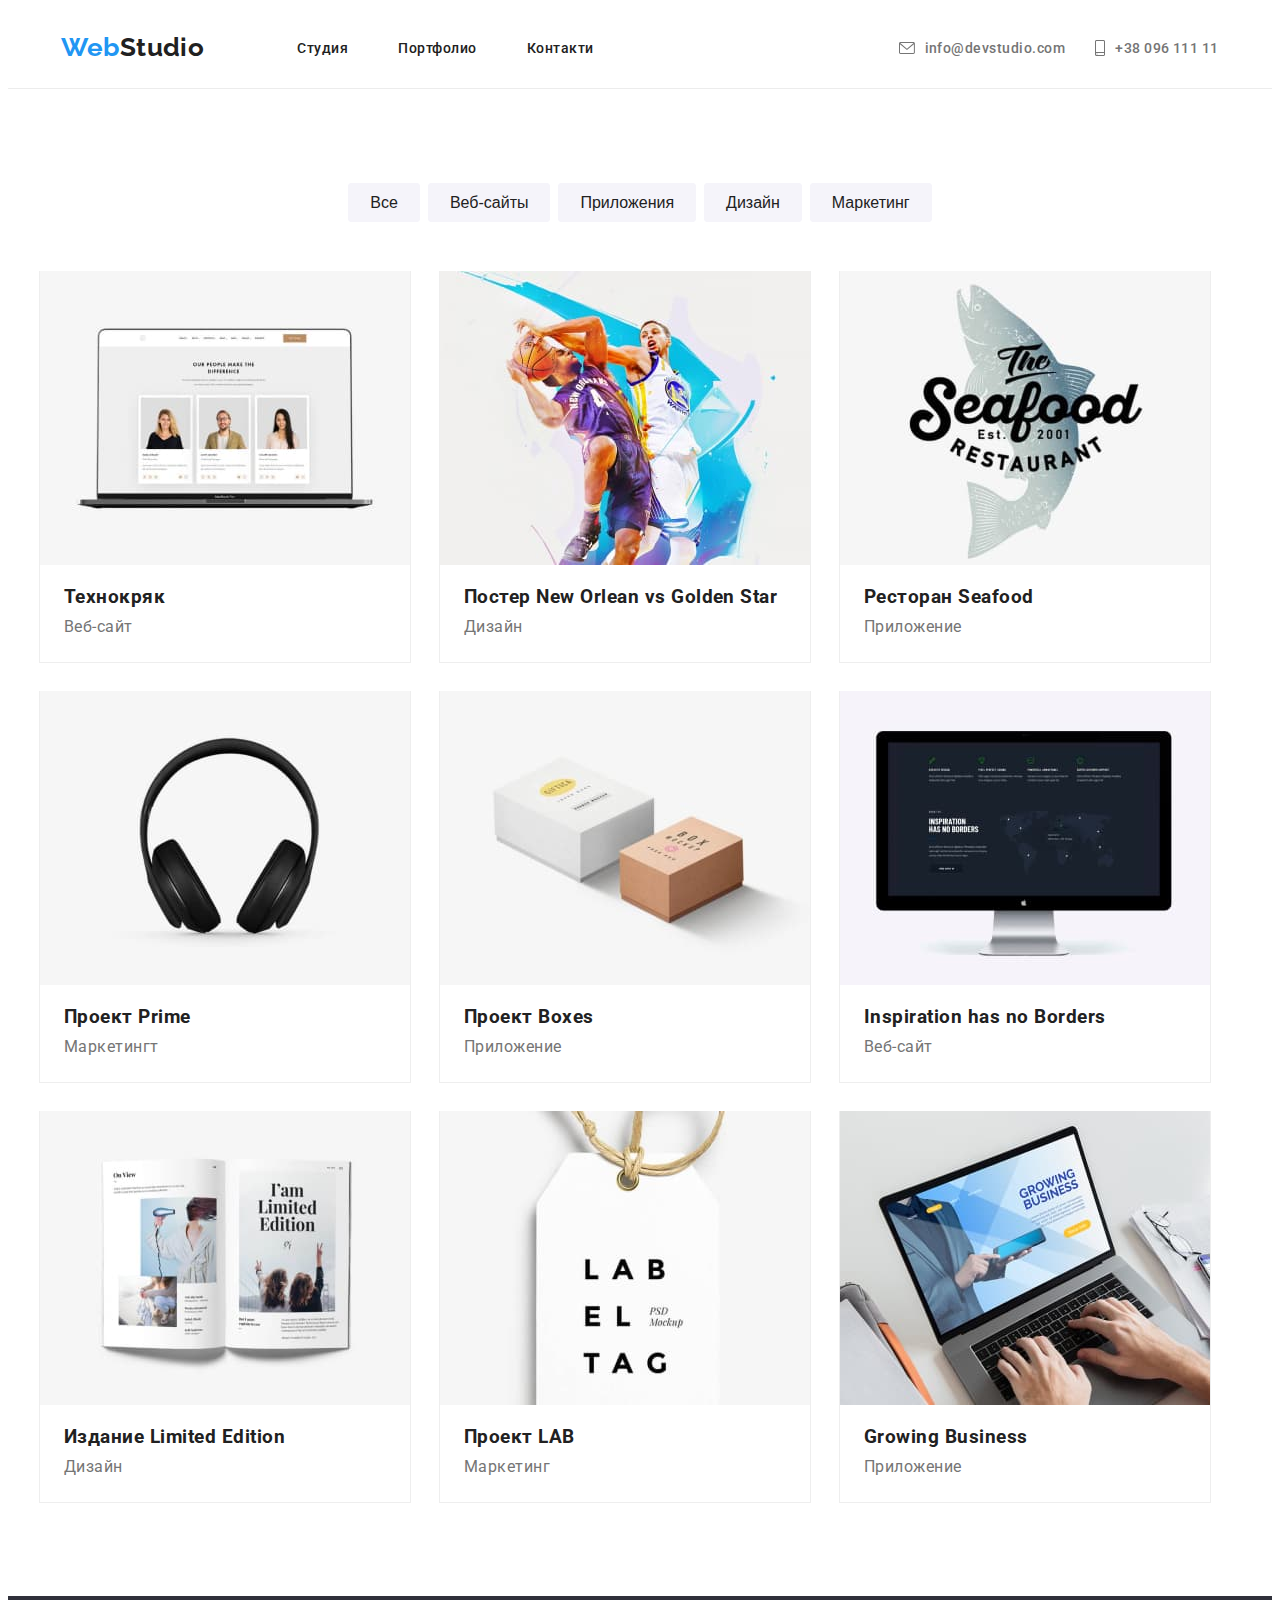
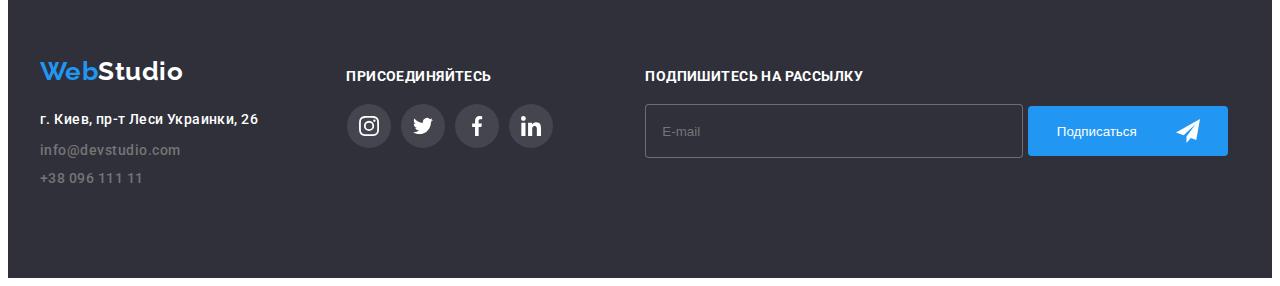
==== commit d77d086b: "Update portfolio.html" ====
--- a/portfolio.html
+++ b/portfolio.html
@@ -83,7 +83,7 @@
             <li class="work-list__item ">
                 <button type="button" class="work-list__btn ">Маркетинг</button>
             </li>
-        </ul>__
+        </ul>
         <ul class="product">
             <li class="product__item">
                 <div class="product__board"> 
--- a/css/main.min.css
+++ b/css/main.min.css
@@ -1,2 +1,2 @@
-li{list-style-type:none}p,h1,h2,h3,h4,h5,h6{margin:0}ul{margin:0;padding:0}img{display:block}a{text-decoration:none}button{cursor:pointer}.container{width:1200px;padding-left:15px;padding-right:15px;margin-left:auto;margin-right:auto}.not-see{display:none}:root{--foooter-color: #2f303a;--background-color: #e5e5e5;--title-text-color: #212121;--p-color: #757575}body{font-family:"Roboto", sans-serif;color:#212121;font-size:16px;letter-spacing:0.03em;background-color:#ffffff}.header{background-color:#ffffff;margin-left:auto;margin-right:auto}.navigation{display:flex;align-items:center;justify-content:center;margin:auto}.logo{font-family:"Raleway", sans-serif;font-weight:bold;font-size:26px;line-height:1.2;color:#2196f3;margin-right:93px}.logo__part{color:#212121}.navigation__list{display:flex;justify-content:center;align-items:center}.navigation__item{margin-right:50px}.navigation__item:last-child{margin-right:305px}.navigation__link{position:relative;display:block;padding-top:32px;padding-bottom:32px;font-weight:500;font-size:14px;line-height:1.15;color:#212121}.navigation__link:hover{color:#2196f3}.navigation__link:hover::after{opacity:1}.navigation__link::after{content:"";position:absolute;width:100%;height:4px;border:2px solid;color:#2196f3;border-radius:2px;opacity:0;bottom:0;left:0}.contacts{display:flex}.contacts__item+.contacts__item{margin-left:30px}.contacts__link{display:flex;align-items:center;font-weight:500;font-size:14px;line-height:1.15;color:var(--p-color);fill:var(--p-color);transition-property:color;transition-duration:250ms;transition-timing-function:cubic-bezier(0.4, 0, 0.2, 1)}.contacts__link:hover{color:#2196f3;fill:#2196f3}.contacts__icon{margin-right:10px;transition-property:fill;transition-duration:250ms;transition-timing-function:cubic-bezier(0.4, 0, 0.2, 1)}.hero{max-width:1600px;padding-top:200px;padding-bottom:200px;margin-left:auto;margin-right:auto;margin-bottom:94px;background-image:linear-gradient(rgba(47,48,58,0.4), rgba(47,48,58,0.4)),url(../images/people-work.jpg);background-repeat:no-repeat;background-position:center;background-size:cover}.hero__title{font-weight:bold;font-size:44px;line-height:1.36;color:#ffffff;display:flex;justify-content:center;text-align:center;margin-bottom:30px;text-transform:uppercase}.hero__button{background-color:#2196f3;color:#ffffff;font-size:16px;box-shadow:0px 4px 4px rgba(0,0,0,0.15);border-radius:4px;width:200px;height:50px;border:none;margin:auto;display:block;justify-content:center}.icons{display:flex}.icons__item{margin-right:30px;margin-bottom:30px;background-color:#f5f4fa;border-radius:4px}.icons__item:last-child{margin-right:0}.icons__container{padding:25px 100px}.advantages{background-color:#fff;margin-bottom:94px}.advantages__list{display:flex}.advantages__item{margin-right:30px}.advantages__item:last-child{margin-right:0}.advantages__title{font-weight:bold;font-size:14px;line-height:1.15;color:var(--title-text-color);margin-bottom:10px;letter-spacing:0.03em;text-transform:uppercase}.advantages__text{font-weight:normal;font-size:14px;line-height:1.7;color:var(--p-color);width:270px}.whatwedo{margin-bottom:94px}.whatwedo__title{font-size:36px;line-height:42px;text-align:center;letter-spacing:0.03em;margin-bottom:50px}.our-work{display:flex}.our-work__item{margin-right:30px;position:relative}.our-work__item:last-child{margin-right:0}.our-work__box-for-title{position:absolute;bottom:0;width:100%}.our-work__title{width:100%;font-weight:bold;font-size:14px;line-height:16px;text-align:center;letter-spacing:0.03em;text-transform:uppercase;color:#ffffff;background-color:rgba(47,48,58,0.8);padding-top:25px;padding-bottom:25px}.our-team{margin-left:auto;margin-right:auto;background-color:#f5f4fa;padding-top:94px;padding-bottom:94px;margin-bottom:94px}.our-team__title{font-size:36px;line-height:42px;text-align:center;letter-spacing:0.03em;margin-bottom:50px}.our-team__list{display:flex}.our-team__item{margin-right:30px;justify-content:center;box-shadow:0px 1px 3px rgba(0,0,0,0.12),0px 1px 1px rgba(0,0,0,0.14),0px 2px 1px rgba(0,0,0,0.2);border-radius:0px 0px 4px 4px;background-color:#ffffff}.our-team__item:last-child{margin-right:0}.our-team__img{margin-bottom:30px}.our-team__name{font-weight:500;font-size:16px;line-height:1.19;color:var(--title-text-color);margin-bottom:10px;text-align:center}.our-team__position{font-weight:normal;font-size:16px;line-height:1.19;color:var(--p-color);margin-bottom:16px;text-align:center}.social-net{display:flex;justify-content:center;margin-bottom:30px;padding-right:30px;padding-left:32px}.social-net__item{margin-right:10px}.social-net__item:last-child{margin-right:0}.social-net__link{width:44px;height:44px;border-radius:50%;display:flex;justify-content:center;align-items:center;transition-property:background-color;transition-duration:250ms;transition-timing-function:cubic-bezier(0.4, 0, 0.2, 1)}.social-net__link:hover{background-color:#2196f3}.social-net__link:hover .social-net__icon{fill:#ffffff}.social-net__icon{fill:#afb1b8;transition-property:fill;transition-duration:250ms;transition-timing-function:cubic-bezier(0.4, 0, 0.2, 1)}.customers{margin-bottom:94px}.customers__title{margin-bottom:50px;font-size:36px;line-height:42px;text-align:center;letter-spacing:0.03em}.customers__list{display:flex}.customers__item{margin-right:30px}.customers__item:last-child{margin-right:0}.customers__link{border:1px solid #afb1b8;border-radius:4px;width:170px;height:92px;justify-content:center;align-items:center;display:flex;transition-property:fill, border, border-radius;transition-duration:250ms;transition-timing-function:cubic-bezier(0.4, 0, 0.2, 1)}.customers__link:hover{border:1px solid #2196f3;box-sizing:border-box;border-radius:4px}.customers__icon{fill:#afb1b8;transition-property:fill;transition-duration:250ms;transition-timing-function:cubic-bezier(0.4, 0, 0.2, 1)}.customers__link:hover .customers__icon{fill:#2196f3}.footer{background-color:var(--foooter-color);margin-left:auto;margin-right:auto}.footer-box{display:flex}.footer-box__left{margin-right:70px;margin-top:60px;margin-bottom:60px}.footer-box__center{width:206px;margin-right:93px;margin-top:72px;margin-bottom:100px}.footer-box__right{margin-top:72px;margin-bottom:94px}.logo__part--color{color:#fff}.contact{font-style:normal}.contact__item{margin-bottom:9px}.contact__item:nth-child(1){margin-top:20px}.contact__link{font-weight:500;font-size:14px;line-height:1.15;color:var(--p-color)}.contact__link--appearance{font-weight:500;font-size:14px;line-height:24px;letter-spacing:0.03em;color:#ffffff}.social-net__title{font-size:14px;line-height:16px;letter-spacing:0.03em;text-transform:uppercase;color:#ffffff;margin-bottom:20px}.social-net__link--appearance{border-radius:50%;background-color:rgba(255,255,255,0.1);transition-property:background-color;transition-duration:250ms;transition-timing-function:cubic-bezier(0.4, 0, 0.2, 1)}.social-net__icon--appearance{fill:#fff}.subscription__title{font-weight:bold;font-size:14px;line-height:16px;letter-spacing:0.03em;text-transform:uppercase;color:#ffffff;margin-bottom:20px}.subscription__input{padding-left:16px;width:358px;height:50px;color:#fff;background-color:#2f303a;border:1px solid rgba(255,255,255,0.3);border-radius:4px}.btn{text-align:start;padding-left:29px;position:relative;width:200px;height:50px;background:#2196f3;color:#ffffff;border-radius:4px;border:none}.btn__icon{position:absolute;top:13px;right:28px}.backdrop{position:fixed;top:0;left:0;width:100%;height:100%;background-color:rgba(0,0,0,0.2)}.backdrop--ishidden{opacity:0;pointer-events:none;visibility:hidden}.modal{position:absolute;top:50%;left:50%;transform:translate(-50%, -50%);width:528px;height:581px;background-color:#fff}.modal-close{position:absolute;right:8px;top:8px}.modal-close__btn{width:30px;height:30px;border:1px solid rgba(0,0,0,0.1);border-radius:50%;background-color:#fff}.modal-close__btn:hover .modal-close__icon{fill:#2196f3}.modal-form{width:100%;display:inline-grid;justify-content:center;padding:40px}.modal-form div{justify-self:center}.modal-form__title{font-weight:bold;font-size:20px;line-height:23px;text-align:center;letter-spacing:0.03em;color:#212121;margin-bottom:12px}.modal-form__field{position:relative;margin-bottom:10px}.modal-form__field>label{font-weight:normal;font-size:12px;line-height:14px;letter-spacing:0.01em;color:#757575;margin-bottom:4px}.modal-form__input{width:448px;height:40px;border:1px solid rgba(33,33,33,0.2);border-radius:4px;padding-left:42px}.modal-form__input:hover,.modal-form__input:focus{cursor:pointer;outline:1px solid #2196f3}.modal-form__icon{position:absolute;left:15px;top:54%}.modal-form__input:hover+.modal-form__icon,.modal-form__input:focus+.modal-form__icon{fill:#2196f3}.modal-form__coments{margin-bottom:25px}.modal-form__coments textarea{width:448px;height:120px;padding-top:12px;padding-left:16px;border:1px solid rgba(33,33,33,0.2);border-radius:4px;resize:none}.modal-form__coments>label{font-weight:normal;font-size:12px;line-height:14px;letter-spacing:0.01em;color:#757575;margin-bottom:4px}.modal-form__coments textarea:focus,.modal-form__coments textarea:hover{cursor:pointer;outline:1px solid #2196f3}.modal-checkbox{justify-self:center;font-weight:normal;font-size:14px;line-height:24px;letter-spacing:0.03em;color:#757575;margin-bottom:30px}.modal-checkbox__label{display:flex;align-items:center}.modal-checkbox__label a{color:#2196f3;text-decoration:underline}.modal-checkbox__input{visibility:hidden;position:absolute}.modal-checkbox__input:checked+.modal-checkbox__icon{background-size:contain;background-image:url("../images/social/icon-check.svg");width:16px;height:15px;background-origin:border-box;border:none}.modal-checkbox__icon{display:inline-block;width:16px;height:15px;border:2px solid #212121;margin-right:8.38px;border-radius:4px}.modal-form__btn{width:200px;height:50px;color:#ffffff;background:#2196f3;border:none;border-radius:4px}.line{border-top:1px solid #ececec}.portfolio{margin-top:94px;margin-bottom:94px}.work-list{display:flex;justify-content:center;margin-bottom:50px}.work-list__item{margin-right:8px;background-color:#f5f4fa;border-radius:4px;transition-property:box-shadow;transition-duration:250ms;transition-timing-function:cubic-bezier(0.4, 0, 0.2, 1)}.work-list__item:last-child{margin-right:0}.work-list__btn{background:#f5f4fa;border-radius:4px;border:none;padding:6px 22px;font-weight:500;font-size:16px;line-height:1.7;color:#212121;transition-property:color, background-color, box-shadow;transition-duration:250ms;transition-timing-function:cubic-bezier(0.4, 0, 0.2, 1)}.work-list__btn:hover{color:#fff;background-color:#2196f3;box-shadow:0px 3px 1px rgba(0,0,0,0.1),0px 1px 2px rgba(0,0,0,0.08),0px 2px 2px rgba(0,0,0,0.12)}.product{display:flex;flex-wrap:wrap}.product__item{cursor:pointer;background:#ffffff;outline:1px solid #eeeeee;transition-property:box-shadow;transition-duration:250ms;transition-timing-function:cubic-bezier(0.4, 0, 0.2, 1)}.product__item:not(:nth-last-child(-n+3)){margin-bottom:30px}.product__item:not(:nth-child(3n)){margin-right:30px}.product__board{position:relative;display:flex;overflow:hidden;margin-bottom:20px;top:-1px}.product__info{font-weight:normal;font-size:18px;line-height:28px;letter-spacing:0.03em;color:#ffffff;padding:63px 24px;position:absolute;top:0;left:0;width:100%;height:100%;background-color:rgba(33,150,243,0.9);transform:translateY(100%);transition-duration:250ms;transition-timing-function:cubic-bezier(0.4, 0, 0.2, 1)}.product__title{margin-bottom:4px;width:322px;margin-right:24px;margin-left:24px}.product__type{font-weight:normal;font-size:16px;line-height:1.875;color:var(--p-color);margin-left:24px;margin-right:24px;margin-bottom:20px;letter-spacing:0.03em}
+li{list-style-type:none}p,h1,h2,h3,h4,h5,h6{margin:0}ul{margin:0;padding:0}img{display:block}a{text-decoration:none}button{cursor:pointer}.container{width:1200px;padding-left:15px;padding-right:15px;margin-left:auto;margin-right:auto}.not-see{display:none}:root{--foooter-color: #2f303a;--background-color: #e5e5e5;--title-text-color: #212121;--p-color: #757575}body{font-family:"Roboto", sans-serif;color:#212121;font-size:16px;letter-spacing:0.03em;background-color:#ffffff}.header{background-color:#ffffff;margin-left:auto;margin-right:auto}.navigation{display:flex;align-items:center;justify-content:center;margin:auto}.logo{font-family:"Raleway", sans-serif;font-weight:bold;font-size:26px;line-height:1.2;color:#2196f3;margin-right:93px}.logo__part{color:#212121}.navigation__list{display:flex;justify-content:center;align-items:center}.navigation__item{margin-right:50px}.navigation__item:last-child{margin-right:305px}.navigation__link{position:relative;display:block;padding-top:32px;padding-bottom:32px;font-weight:500;font-size:14px;line-height:1.15;color:#212121}.navigation__link:hover{color:#2196f3}.navigation__link:hover::after{opacity:1}.navigation__link::after{content:"";position:absolute;width:100%;height:4px;border:2px solid;color:#2196f3;border-radius:2px;opacity:0;bottom:0;left:0}.contacts{display:flex}.contacts__item+.contacts__item{margin-left:30px}.contacts__link{display:flex;align-items:center;font-weight:500;font-size:14px;line-height:1.15;color:var(--p-color);fill:var(--p-color);transition-property:color;transition-duration:250ms;transition-timing-function:cubic-bezier(0.4, 0, 0.2, 1)}.contacts__link:hover{color:#2196f3;fill:#2196f3}.contacts__icon{margin-right:10px;transition-property:fill;transition-duration:250ms;transition-timing-function:cubic-bezier(0.4, 0, 0.2, 1)}.hero{max-width:1600px;padding-top:200px;padding-bottom:200px;margin-left:auto;margin-right:auto;margin-bottom:94px;background-image:linear-gradient(rgba(47,48,58,0.4), rgba(47,48,58,0.4)),url(../images/people-work.jpg);background-repeat:no-repeat;background-position:center;background-size:cover}.hero__title{font-weight:bold;font-size:44px;line-height:1.36;color:#ffffff;display:flex;justify-content:center;text-align:center;margin-bottom:30px;text-transform:uppercase}.hero__button{background-color:#2196f3;color:#ffffff;font-size:16px;box-shadow:0px 4px 4px rgba(0,0,0,0.15);border-radius:4px;width:200px;height:50px;border:none;margin:auto;display:block;justify-content:center}.icons{display:flex}.icons__item{margin-right:30px;margin-bottom:30px;background-color:#f5f4fa;border-radius:4px}.icons__item:last-child{margin-right:0}.icons__container{padding:25px 100px}.advantages{background-color:#fff;margin-bottom:94px}.advantages__list{display:flex}.advantages__item{margin-right:30px}.advantages__item:last-child{margin-right:0}.advantages__title{font-weight:bold;font-size:14px;line-height:1.15;color:var(--title-text-color);margin-bottom:10px;letter-spacing:0.03em;text-transform:uppercase}.advantages__text{font-weight:normal;font-size:14px;line-height:1.7;color:var(--p-color);width:270px}.whatwedo{margin-bottom:94px}.whatwedo__title{font-size:36px;line-height:42px;text-align:center;letter-spacing:0.03em;margin-bottom:50px}.our-work{display:flex}.our-work__item{margin-right:30px;position:relative}.our-work__item:last-child{margin-right:0}.our-work__box-for-title{position:absolute;bottom:0;width:100%}.our-work__title{width:100%;font-weight:bold;font-size:14px;line-height:16px;text-align:center;letter-spacing:0.03em;text-transform:uppercase;color:#ffffff;background-color:rgba(47,48,58,0.8);padding-top:25px;padding-bottom:25px}.our-team{margin-left:auto;margin-right:auto;background-color:#f5f4fa;padding-top:94px;padding-bottom:94px;margin-bottom:94px}.our-team__title{font-size:36px;line-height:42px;text-align:center;letter-spacing:0.03em;margin-bottom:50px}.our-team__list{display:flex}.our-team__item{margin-right:30px;justify-content:center;box-shadow:0px 1px 3px rgba(0,0,0,0.12),0px 1px 1px rgba(0,0,0,0.14),0px 2px 1px rgba(0,0,0,0.2);border-radius:0px 0px 4px 4px;background-color:#ffffff}.our-team__item:last-child{margin-right:0}.our-team__img{margin-bottom:30px}.our-team__name{font-weight:500;font-size:16px;line-height:1.19;color:var(--title-text-color);margin-bottom:10px;text-align:center}.our-team__position{font-weight:normal;font-size:16px;line-height:1.19;color:var(--p-color);margin-bottom:16px;text-align:center}.social-net{display:flex;justify-content:center;margin-bottom:30px;padding-right:30px;padding-left:32px}.social-net__item{margin-right:10px}.social-net__item:last-child{margin-right:0}.social-net__link{width:44px;height:44px;border-radius:50%;display:flex;justify-content:center;align-items:center;transition-property:background-color;transition-duration:250ms;transition-timing-function:cubic-bezier(0.4, 0, 0.2, 1)}.social-net__link:hover{background-color:#2196f3}.social-net__link:hover .social-net__icon{fill:#ffffff}.social-net__icon{fill:#afb1b8;transition-property:fill;transition-duration:250ms;transition-timing-function:cubic-bezier(0.4, 0, 0.2, 1)}.customers{margin-bottom:94px}.customers__title{margin-bottom:50px;font-size:36px;line-height:42px;text-align:center;letter-spacing:0.03em}.customers__list{display:flex}.customers__item{margin-right:30px}.customers__item:last-child{margin-right:0}.customers__link{border:1px solid #afb1b8;border-radius:4px;width:170px;height:92px;justify-content:center;align-items:center;display:flex;transition-property:fill, border, border-radius;transition-duration:250ms;transition-timing-function:cubic-bezier(0.4, 0, 0.2, 1)}.customers__link:hover{border:1px solid #2196f3;box-sizing:border-box;border-radius:4px}.customers__icon{fill:#afb1b8;transition-property:fill;transition-duration:250ms;transition-timing-function:cubic-bezier(0.4, 0, 0.2, 1)}.customers__link:hover .customers__icon{fill:#2196f3}.footer{background-color:var(--foooter-color);margin-left:auto;margin-right:auto}.footer-box{display:flex}.footer-box__left{margin-right:70px;margin-top:60px;margin-bottom:60px}.footer-box__center{width:206px;margin-right:93px;margin-top:72px;margin-bottom:100px}.footer-box__right{margin-top:72px;margin-bottom:94px}.logo__part--color{color:#fff}.contact{font-style:normal}.contact__item{margin-bottom:9px}.contact__item:nth-child(1){margin-top:20px}.contact__link{font-weight:500;font-size:14px;line-height:1.15;color:var(--p-color)}.contact__link--appearance{font-weight:500;font-size:14px;line-height:24px;letter-spacing:0.03em;color:#ffffff}.social-net__title{font-size:14px;line-height:16px;letter-spacing:0.03em;text-transform:uppercase;color:#ffffff;margin-bottom:20px}.social-net__link--appearance{border-radius:50%;background-color:rgba(255,255,255,0.1);transition-property:background-color;transition-duration:250ms;transition-timing-function:cubic-bezier(0.4, 0, 0.2, 1)}.social-net__icon--appearance{fill:#fff}.subscription__title{font-weight:bold;font-size:14px;line-height:16px;letter-spacing:0.03em;text-transform:uppercase;color:#ffffff;margin-bottom:20px}.subscription__input{padding-left:16px;width:358px;height:50px;color:#fff;background-color:#2f303a;border:1px solid rgba(255,255,255,0.3);border-radius:4px}.btn{text-align:start;padding-left:29px;position:relative;width:200px;height:50px;background:#2196f3;color:#ffffff;border-radius:4px;border:none}.btn__icon{position:absolute;top:13px;right:28px}.backdrop{position:fixed;top:0;left:0;width:100%;height:100%;background-color:rgba(0,0,0,0.2)}.backdrop--ishidden{opacity:0;pointer-events:none;visibility:hidden}.modal{position:absolute;top:50%;left:50%;transform:translate(-50%, -50%);width:528px;height:581px;background-color:#fff}.modal-close{position:absolute;right:8px;top:8px}.modal-close__btn{width:30px;height:30px;border:1px solid rgba(0,0,0,0.1);border-radius:50%;background-color:#fff}.modal-close__btn:hover .modal-close__icon{fill:#2196f3}.modal-form{width:100%;display:inline-grid;justify-content:center;padding:40px}.modal-form div{justify-self:center}.modal-form__title{font-weight:bold;font-size:20px;line-height:23px;text-align:center;letter-spacing:0.03em;color:#212121;margin-bottom:12px}.modal-form__field{position:relative;margin-bottom:10px}.modal-form__field>label{font-weight:normal;font-size:12px;line-height:14px;letter-spacing:0.01em;color:#757575;margin-bottom:4px}.modal-form__input{width:448px;height:40px;border:1px solid rgba(33,33,33,0.2);border-radius:4px;padding-left:42px}.modal-form__input:hover,.modal-form__input:focus{cursor:pointer;outline:1px solid #2196f3}.modal-form__icon{position:absolute;left:15px;top:54%}.modal-form__input:hover+.modal-form__icon,.modal-form__input:focus+.modal-form__icon{fill:#2196f3}.modal-form__coments{margin-bottom:25px}.modal-form__coments textarea{width:448px;height:120px;padding-top:12px;padding-left:16px;border:1px solid rgba(33,33,33,0.2);border-radius:4px;resize:none}.modal-form__coments>label{font-weight:normal;font-size:12px;line-height:14px;letter-spacing:0.01em;color:#757575;margin-bottom:4px}.modal-form__coments textarea:focus,.modal-form__coments textarea:hover{cursor:pointer;outline:1px solid #2196f3}.modal-checkbox{justify-self:center;font-weight:normal;font-size:14px;line-height:24px;letter-spacing:0.03em;color:#757575;margin-bottom:30px}.modal-checkbox__label{display:flex;align-items:center}.modal-checkbox__label a{color:#2196f3;text-decoration:underline}.modal-checkbox__input{visibility:hidden;position:absolute}.modal-checkbox__input:checked+.modal-checkbox__icon{background-size:contain;background-image:url("../images/social/icon-check.svg");width:16px;height:15px;background-origin:border-box;border:none}.modal-checkbox__icon{display:inline-block;width:16px;height:15px;border:2px solid #212121;margin-right:8.38px;border-radius:4px}.modal-form__btn{width:200px;height:50px;color:#ffffff;background:#2196f3;border:none;border-radius:4px}.line{border-top:1px solid #ececec}.portfolio{margin-top:94px;margin-bottom:94px}.work-list{display:flex;justify-content:center;margin-bottom:50px}.work-list__item{margin-right:8px;background-color:#f5f4fa;border-radius:4px;transition-property:box-shadow;transition-duration:250ms;transition-timing-function:cubic-bezier(0.4, 0, 0.2, 1)}.work-list__item:last-child{margin-right:0}.work-list__btn{background:#f5f4fa;border-radius:4px;border:none;padding:6px 22px;font-weight:500;font-size:16px;line-height:1.7;color:#212121;transition-property:color, background-color, box-shadow;transition-duration:250ms;transition-timing-function:cubic-bezier(0.4, 0, 0.2, 1)}.work-list__btn:hover{color:#fff;background-color:#2196f3;box-shadow:0px 3px 1px rgba(0,0,0,0.1),0px 1px 2px rgba(0,0,0,0.08),0px 2px 2px rgba(0,0,0,0.12)}.product{display:flex;flex-wrap:wrap}.product__item{cursor:pointer;background:#ffffff;outline:1px solid #eeeeee;transition-property:box-shadow;transition-duration:250ms;transition-timing-function:cubic-bezier(0.4, 0, 0.2, 1)}.product__item:not(:nth-last-child(-n+3)){margin-bottom:30px}.product__item:not(:nth-child(3n)){margin-right:30px}.product__item:hover{box-shadow:0px 1px 1px rgba(0,0,0,0.12),0px 4px 4px rgba(0,0,0,0.06),1px 4px 6px rgba(0,0,0,0.16)}.product__board{position:relative;display:flex;overflow:hidden;margin-bottom:20px;top:-1px}.product__info{font-weight:normal;font-size:18px;line-height:28px;letter-spacing:0.03em;color:#ffffff;padding:63px 24px;position:absolute;top:0;left:0;width:100%;height:100%;background-color:rgba(33,150,243,0.9);transform:translateY(100%);transition-duration:250ms;transition-timing-function:cubic-bezier(0.4, 0, 0.2, 1)}.product__item:hover .product__info{transform:translate(0%)}.product__title{margin-bottom:4px;width:322px;margin-right:24px;margin-left:24px}.product__type{font-weight:normal;font-size:16px;line-height:1.875;color:var(--p-color);margin-left:24px;margin-right:24px;margin-bottom:20px;letter-spacing:0.03em}
 /*# sourceMappingURL=main.min.css.map */